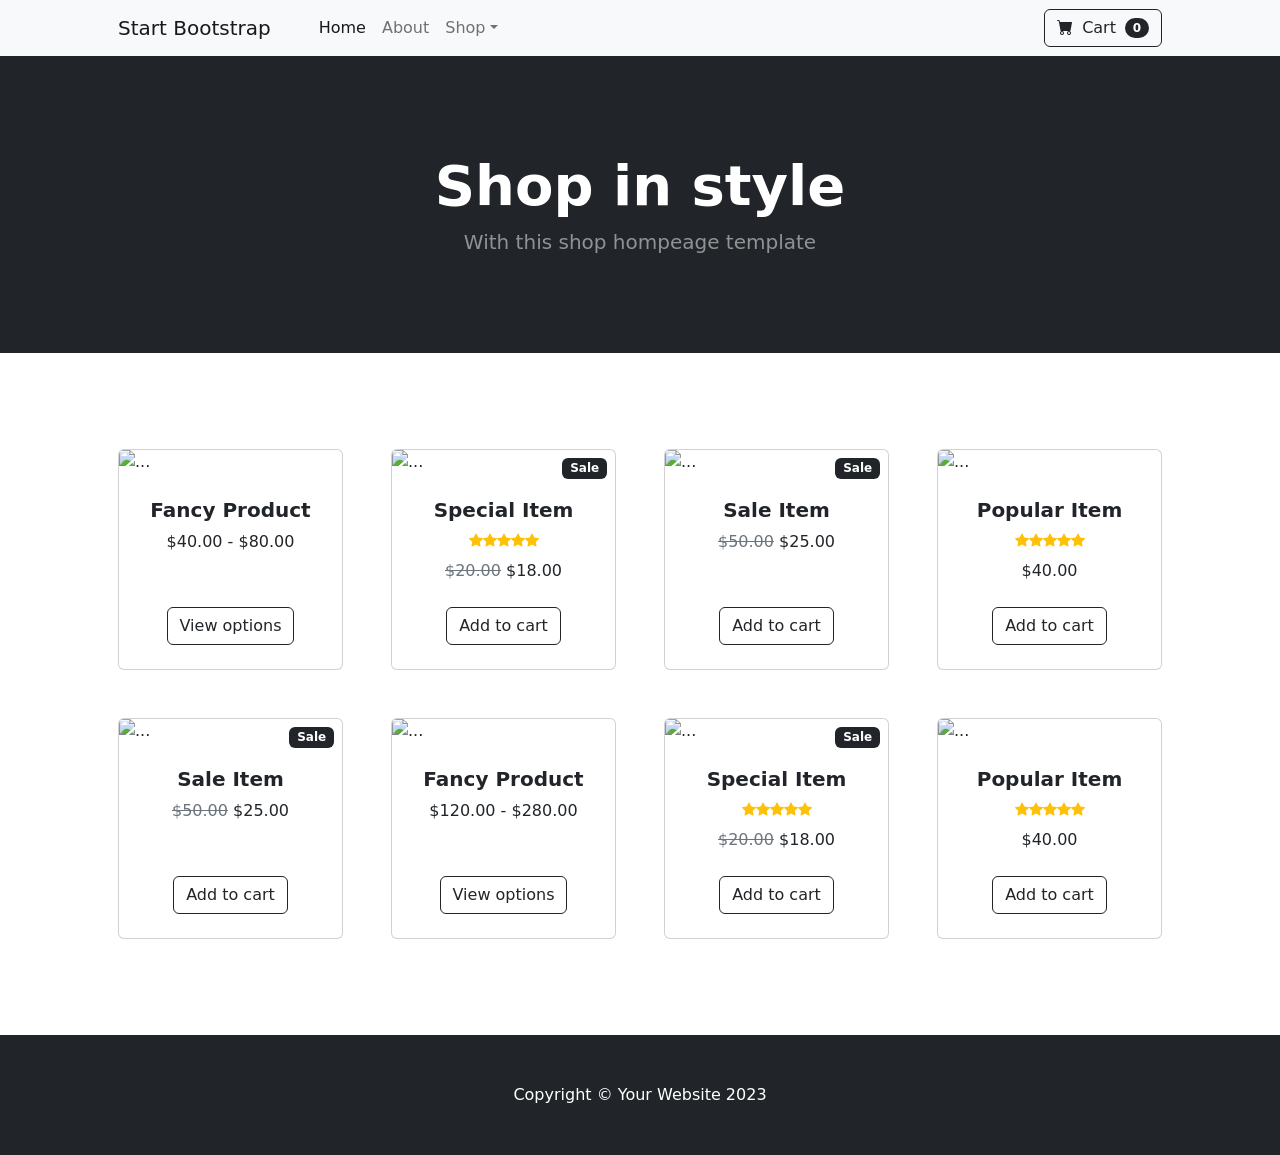
==== index.html @ 483301f8 "Add files via upload" ====
<!DOCTYPE html>
<html lang="en">
    <head>
        <meta charset="utf-8" />
        <meta name="viewport" content="width=device-width, initial-scale=1, shrink-to-fit=no" />
        <meta name="description" content="" />
        <meta name="author" content="" />
        <title>Shop Homepage - Start Bootstrap Template</title>
        <!-- Favicon-->
        <link rel="icon" type="image/x-icon" href="assets/favicon.ico" />
        <!-- Bootstrap icons-->
        <link href="https://cdn.jsdelivr.net/npm/bootstrap-icons@1.5.0/font/bootstrap-icons.css" rel="stylesheet" />
        <!-- Core theme CSS (includes Bootstrap)-->
        <link href="css/styles.css" rel="stylesheet" />
    </head>
    <body>
        <!-- Navigation-->
        <nav class="navbar navbar-expand-lg navbar-light bg-light">
            <div class="container px-4 px-lg-5">
                <a class="navbar-brand" href="#!">Start Bootstrap</a>
                <button class="navbar-toggler" type="button" data-bs-toggle="collapse" data-bs-target="#navbarSupportedContent" aria-controls="navbarSupportedContent" aria-expanded="false" aria-label="Toggle navigation"><span class="navbar-toggler-icon"></span></button>
                <div class="collapse navbar-collapse" id="navbarSupportedContent">
                    <ul class="navbar-nav me-auto mb-2 mb-lg-0 ms-lg-4">
                        <li class="nav-item"><a class="nav-link active" aria-current="page" href="#!">Home</a></li>
                        <li class="nav-item"><a class="nav-link" href="#!">About</a></li>
                        <li class="nav-item dropdown">
                            <a class="nav-link dropdown-toggle" id="navbarDropdown" href="#" role="button" data-bs-toggle="dropdown" aria-expanded="false">Shop</a>
                            <ul class="dropdown-menu" aria-labelledby="navbarDropdown">
                                <li><a class="dropdown-item" href="#!">All Products</a></li>
                                <li><hr class="dropdown-divider" /></li>
                                <li><a class="dropdown-item" href="#!">Popular Items</a></li>
                                <li><a class="dropdown-item" href="#!">New Arrivals</a></li>
                            </ul>
                        </li>
                    </ul>
                    <form class="d-flex">
                        <button class="btn btn-outline-dark" type="submit">
                            <i class="bi-cart-fill me-1"></i>
                            Cart
                            <span class="badge bg-dark text-white ms-1 rounded-pill">0</span>
                        </button>
                    </form>
                </div>
            </div>
        </nav>
        <!-- Header-->
        <header class="bg-dark py-5">
            <div class="container px-4 px-lg-5 my-5">
                <div class="text-center text-white">
                    <h1 class="display-4 fw-bolder">Shop in style</h1>
                    <p class="lead fw-normal text-white-50 mb-0">With this shop hompeage template</p>
                </div>
            </div>
        </header>
        <!-- Section-->
        <section class="py-5">
            <div class="container px-4 px-lg-5 mt-5">
                <div class="row gx-4 gx-lg-5 row-cols-2 row-cols-md-3 row-cols-xl-4 justify-content-center">
                    <div class="col mb-5">
                        <div class="card h-100">
                            <!-- Product image-->
                            <img class="card-img-top" src="https://dummyimage.com/450x300/dee2e6/6c757d.jpg" alt="..." />
                            <!-- Product details-->
                            <div class="card-body p-4">
                                <div class="text-center">
                                    <!-- Product name-->
                                    <h5 class="fw-bolder">Fancy Product</h5>
                                    <!-- Product price-->
                                    $40.00 - $80.00
                                </div>
                            </div>
                            <!-- Product actions-->
                            <div class="card-footer p-4 pt-0 border-top-0 bg-transparent">
                                <div class="text-center"><a class="btn btn-outline-dark mt-auto" href="#">View options</a></div>
                            </div>
                        </div>
                    </div>
                    <div class="col mb-5">
                        <div class="card h-100">
                            <!-- Sale badge-->
                            <div class="badge bg-dark text-white position-absolute" style="top: 0.5rem; right: 0.5rem">Sale</div>
                            <!-- Product image-->
                            <img class="card-img-top" src="https://dummyimage.com/450x300/dee2e6/6c757d.jpg" alt="..." />
                            <!-- Product details-->
                            <div class="card-body p-4">
                                <div class="text-center">
                                    <!-- Product name-->
                                    <h5 class="fw-bolder">Special Item</h5>
                                    <!-- Product reviews-->
                                    <div class="d-flex justify-content-center small text-warning mb-2">
                                        <div class="bi-star-fill"></div>
                                        <div class="bi-star-fill"></div>
                                        <div class="bi-star-fill"></div>
                                        <div class="bi-star-fill"></div>
                                        <div class="bi-star-fill"></div>
                                    </div>
                                    <!-- Product price-->
                                    <span class="text-muted text-decoration-line-through">$20.00</span>
                                    $18.00
                                </div>
                            </div>
                            <!-- Product actions-->
                            <div class="card-footer p-4 pt-0 border-top-0 bg-transparent">
                                <div class="text-center"><a class="btn btn-outline-dark mt-auto" href="#">Add to cart</a></div>
                            </div>
                        </div>
                    </div>
                    <div class="col mb-5">
                        <div class="card h-100">
                            <!-- Sale badge-->
                            <div class="badge bg-dark text-white position-absolute" style="top: 0.5rem; right: 0.5rem">Sale</div>
                            <!-- Product image-->
                            <img class="card-img-top" src="https://dummyimage.com/450x300/dee2e6/6c757d.jpg" alt="..." />
                            <!-- Product details-->
                            <div class="card-body p-4">
                                <div class="text-center">
                                    <!-- Product name-->
                                    <h5 class="fw-bolder">Sale Item</h5>
                                    <!-- Product price-->
                                    <span class="text-muted text-decoration-line-through">$50.00</span>
                                    $25.00
                                </div>
                            </div>
                            <!-- Product actions-->
                            <div class="card-footer p-4 pt-0 border-top-0 bg-transparent">
                                <div class="text-center"><a class="btn btn-outline-dark mt-auto" href="#">Add to cart</a></div>
                            </div>
                        </div>
                    </div>
                    <div class="col mb-5">
                        <div class="card h-100">
                            <!-- Product image-->
                            <img class="card-img-top" src="https://dummyimage.com/450x300/dee2e6/6c757d.jpg" alt="..." />
                            <!-- Product details-->
                            <div class="card-body p-4">
                                <div class="text-center">
                                    <!-- Product name-->
                                    <h5 class="fw-bolder">Popular Item</h5>
                                    <!-- Product reviews-->
                                    <div class="d-flex justify-content-center small text-warning mb-2">
                                        <div class="bi-star-fill"></div>
                                        <div class="bi-star-fill"></div>
                                        <div class="bi-star-fill"></div>
                                        <div class="bi-star-fill"></div>
                                        <div class="bi-star-fill"></div>
                                    </div>
                                    <!-- Product price-->
                                    $40.00
                                </div>
                            </div>
                            <!-- Product actions-->
                            <div class="card-footer p-4 pt-0 border-top-0 bg-transparent">
                                <div class="text-center"><a class="btn btn-outline-dark mt-auto" href="#">Add to cart</a></div>
                            </div>
                        </div>
                    </div>
                    <div class="col mb-5">
                        <div class="card h-100">
                            <!-- Sale badge-->
                            <div class="badge bg-dark text-white position-absolute" style="top: 0.5rem; right: 0.5rem">Sale</div>
                            <!-- Product image-->
                            <img class="card-img-top" src="https://dummyimage.com/450x300/dee2e6/6c757d.jpg" alt="..." />
                            <!-- Product details-->
                            <div class="card-body p-4">
                                <div class="text-center">
                                    <!-- Product name-->
                                    <h5 class="fw-bolder">Sale Item</h5>
                                    <!-- Product price-->
                                    <span class="text-muted text-decoration-line-through">$50.00</span>
                                    $25.00
                                </div>
                            </div>
                            <!-- Product actions-->
                            <div class="card-footer p-4 pt-0 border-top-0 bg-transparent">
                                <div class="text-center"><a class="btn btn-outline-dark mt-auto" href="#">Add to cart</a></div>
                            </div>
                        </div>
                    </div>
                    <div class="col mb-5">
                        <div class="card h-100">
                            <!-- Product image-->
                            <img class="card-img-top" src="https://dummyimage.com/450x300/dee2e6/6c757d.jpg" alt="..." />
                            <!-- Product details-->
                            <div class="card-body p-4">
                                <div class="text-center">
                                    <!-- Product name-->
                                    <h5 class="fw-bolder">Fancy Product</h5>
                                    <!-- Product price-->
                                    $120.00 - $280.00
                                </div>
                            </div>
                            <!-- Product actions-->
                            <div class="card-footer p-4 pt-0 border-top-0 bg-transparent">
                                <div class="text-center"><a class="btn btn-outline-dark mt-auto" href="#">View options</a></div>
                            </div>
                        </div>
                    </div>
                    <div class="col mb-5">
                        <div class="card h-100">
                            <!-- Sale badge-->
                            <div class="badge bg-dark text-white position-absolute" style="top: 0.5rem; right: 0.5rem">Sale</div>
                            <!-- Product image-->
                            <img class="card-img-top" src="https://dummyimage.com/450x300/dee2e6/6c757d.jpg" alt="..." />
                            <!-- Product details-->
                            <div class="card-body p-4">
                                <div class="text-center">
                                    <!-- Product name-->
                                    <h5 class="fw-bolder">Special Item</h5>
                                    <!-- Product reviews-->
                                    <div class="d-flex justify-content-center small text-warning mb-2">
                                        <div class="bi-star-fill"></div>
                                        <div class="bi-star-fill"></div>
                                        <div class="bi-star-fill"></div>
                                        <div class="bi-star-fill"></div>
                                        <div class="bi-star-fill"></div>
                                    </div>
                                    <!-- Product price-->
                                    <span class="text-muted text-decoration-line-through">$20.00</span>
                                    $18.00
                                </div>
                            </div>
                            <!-- Product actions-->
                            <div class="card-footer p-4 pt-0 border-top-0 bg-transparent">
                                <div class="text-center"><a class="btn btn-outline-dark mt-auto" href="#">Add to cart</a></div>
                            </div>
                        </div>
                    </div>
                    <div class="col mb-5">
                        <div class="card h-100">
                            <!-- Product image-->
                            <img class="card-img-top" src="https://dummyimage.com/450x300/dee2e6/6c757d.jpg" alt="..." />
                            <!-- Product details-->
                            <div class="card-body p-4">
                                <div class="text-center">
                                    <!-- Product name-->
                                    <h5 class="fw-bolder">Popular Item</h5>
                                    <!-- Product reviews-->
                                    <div class="d-flex justify-content-center small text-warning mb-2">
                                        <div class="bi-star-fill"></div>
                                        <div class="bi-star-fill"></div>
                                        <div class="bi-star-fill"></div>
                                        <div class="bi-star-fill"></div>
                                        <div class="bi-star-fill"></div>
                                    </div>
                                    <!-- Product price-->
                                    $40.00
                                </div>
                            </div>
                            <!-- Product actions-->
                            <div class="card-footer p-4 pt-0 border-top-0 bg-transparent">
                                <div class="text-center"><a class="btn btn-outline-dark mt-auto" href="#">Add to cart</a></div>
                            </div>
                        </div>
                    </div>
                </div>
            </div>
        </section>
        <!-- Footer-->
        <footer class="py-5 bg-dark">
            <div class="container"><p class="m-0 text-center text-white">Copyright &copy; Your Website 2023</p></div>
        </footer>
        <!-- Bootstrap core JS-->
        <script src="https://cdn.jsdelivr.net/npm/bootstrap@5.2.3/dist/js/bootstrap.bundle.min.js"></script>
        <!-- Core theme JS-->
        <script src="js/scripts.js"></script>
    </body>
</html>
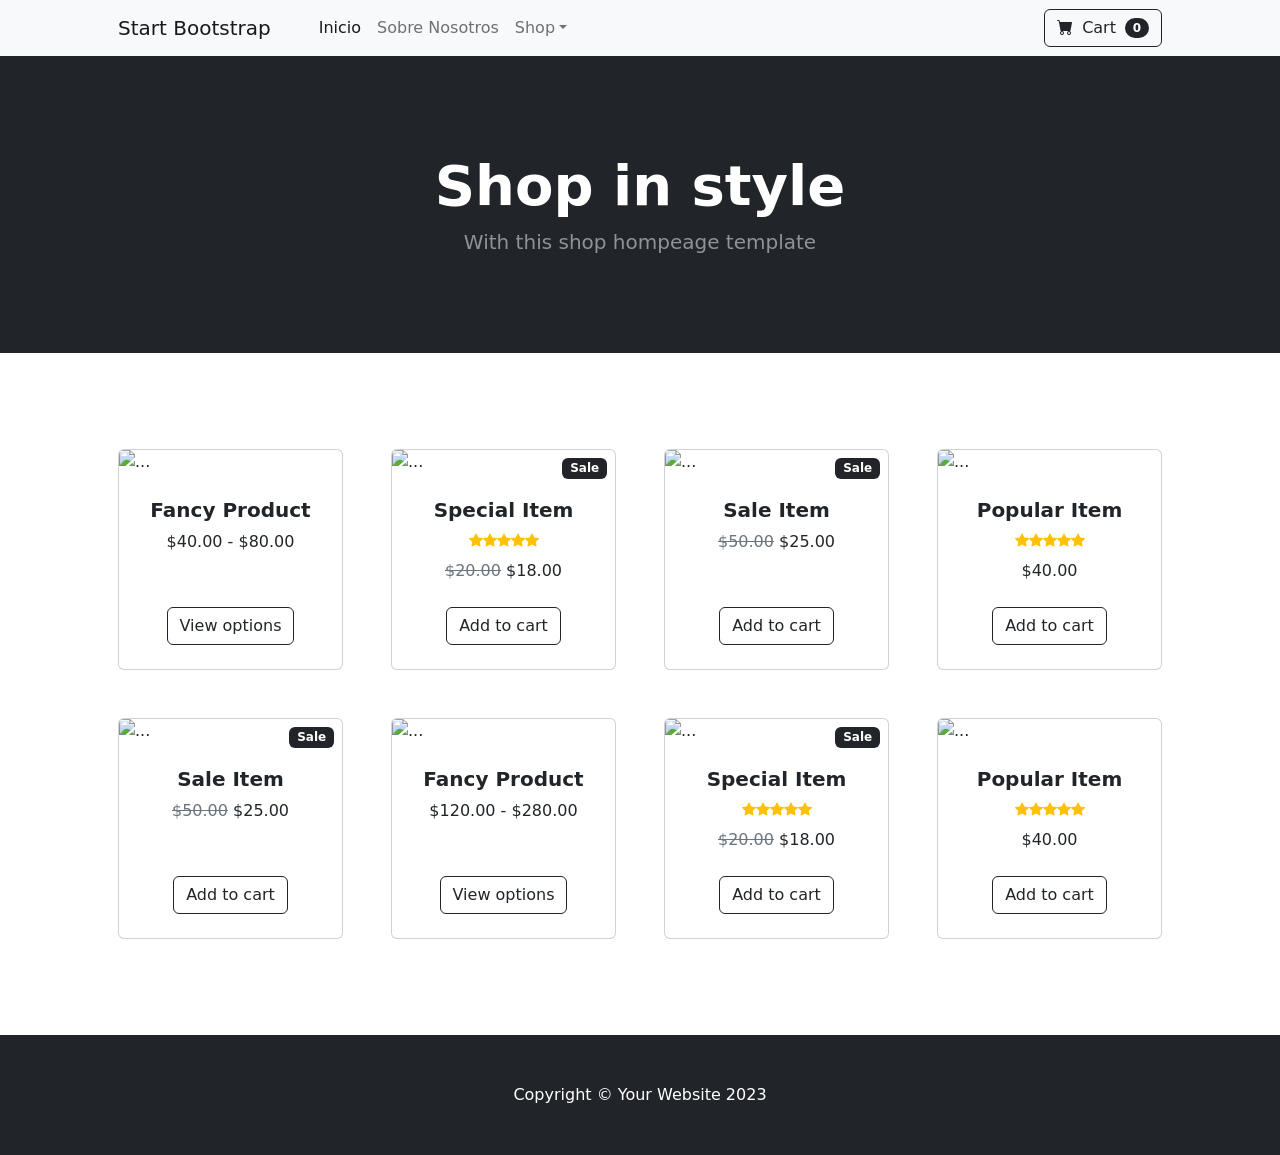
==== commit 7644d445: "Update index.html prueba 1 de cambios online" ====
--- a/index.html
+++ b/index.html
@@ -21,8 +21,8 @@
                 <button class="navbar-toggler" type="button" data-bs-toggle="collapse" data-bs-target="#navbarSupportedContent" aria-controls="navbarSupportedContent" aria-expanded="false" aria-label="Toggle navigation"><span class="navbar-toggler-icon"></span></button>
                 <div class="collapse navbar-collapse" id="navbarSupportedContent">
                     <ul class="navbar-nav me-auto mb-2 mb-lg-0 ms-lg-4">
-                        <li class="nav-item"><a class="nav-link active" aria-current="page" href="#!">Home</a></li>
-                        <li class="nav-item"><a class="nav-link" href="#!">About</a></li>
+                        <li class="nav-item"><a class="nav-link active" aria-current="page" href="#!">Inicio</a></li>
+                        <li class="nav-item"><a class="nav-link" href="#!">Sobre Nosotros</a></li>
                         <li class="nav-item dropdown">
                             <a class="nav-link dropdown-toggle" id="navbarDropdown" href="#" role="button" data-bs-toggle="dropdown" aria-expanded="false">Shop</a>
                             <ul class="dropdown-menu" aria-labelledby="navbarDropdown">
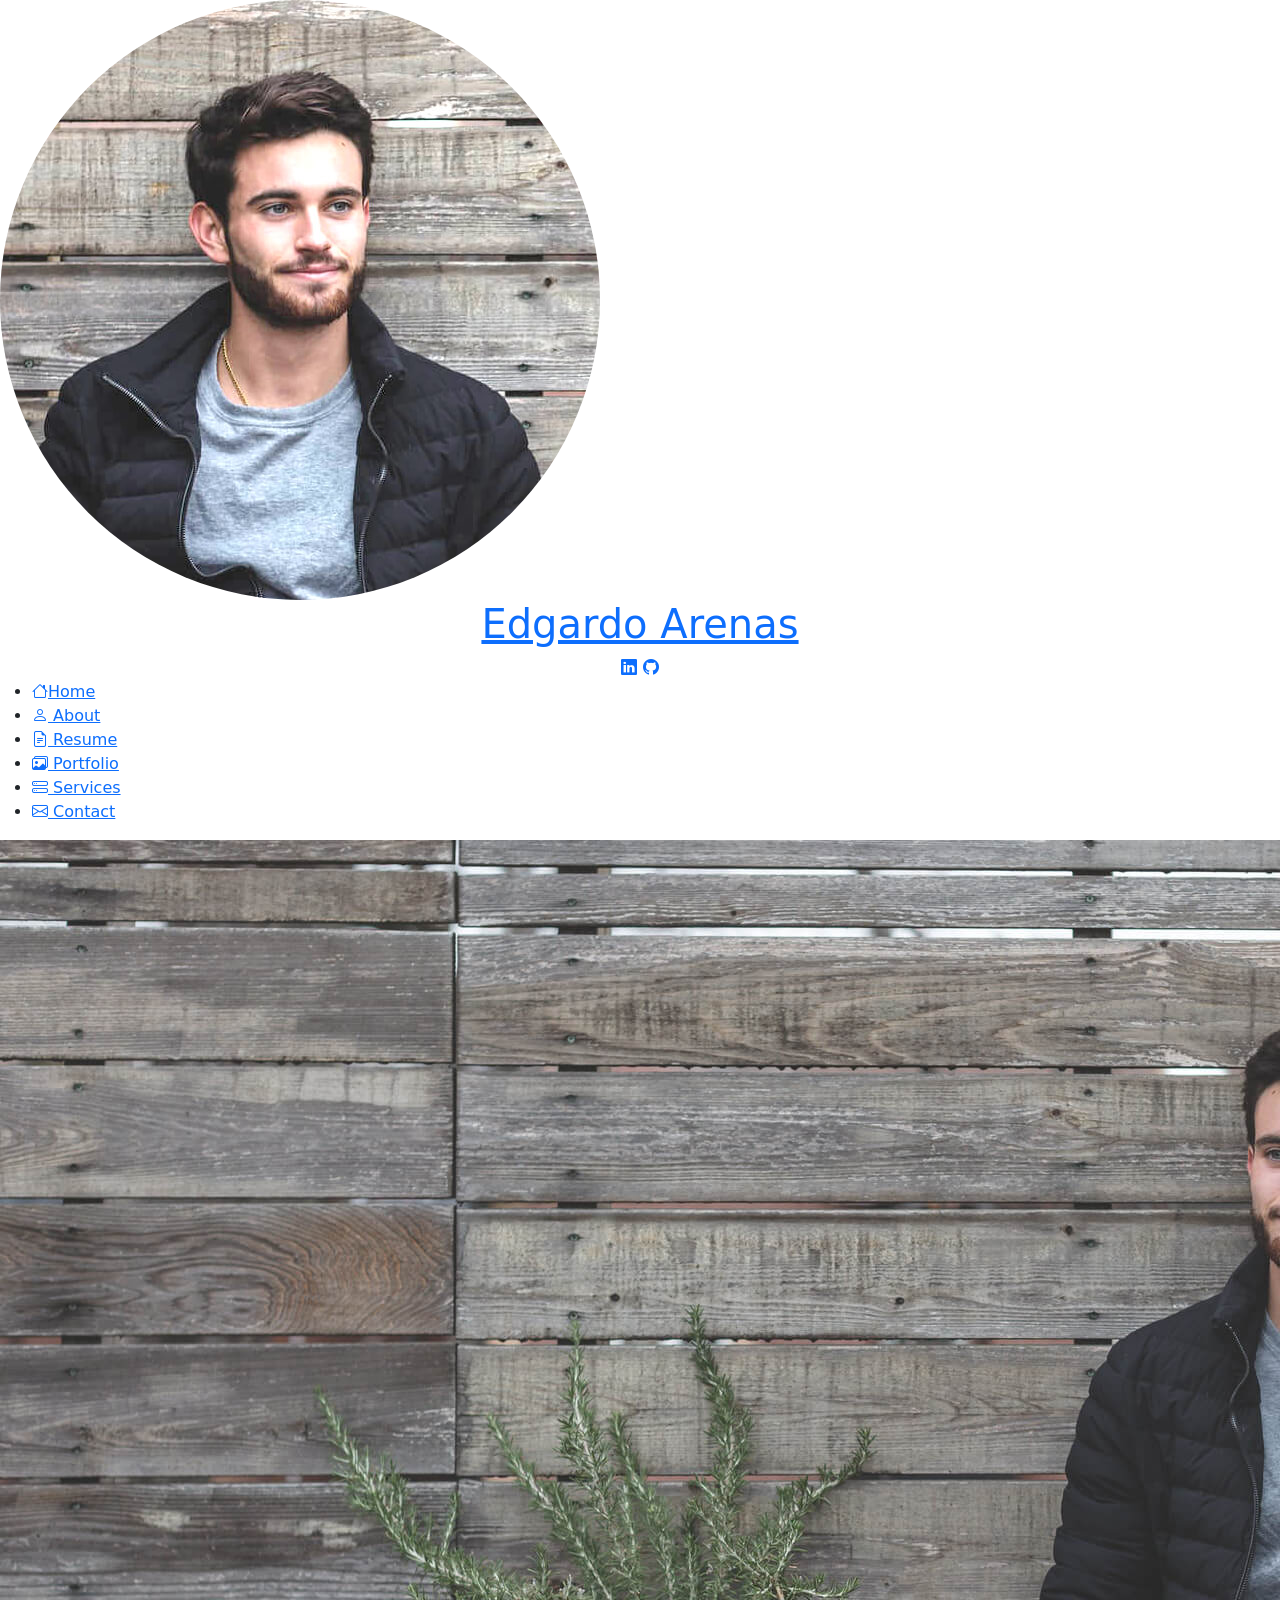
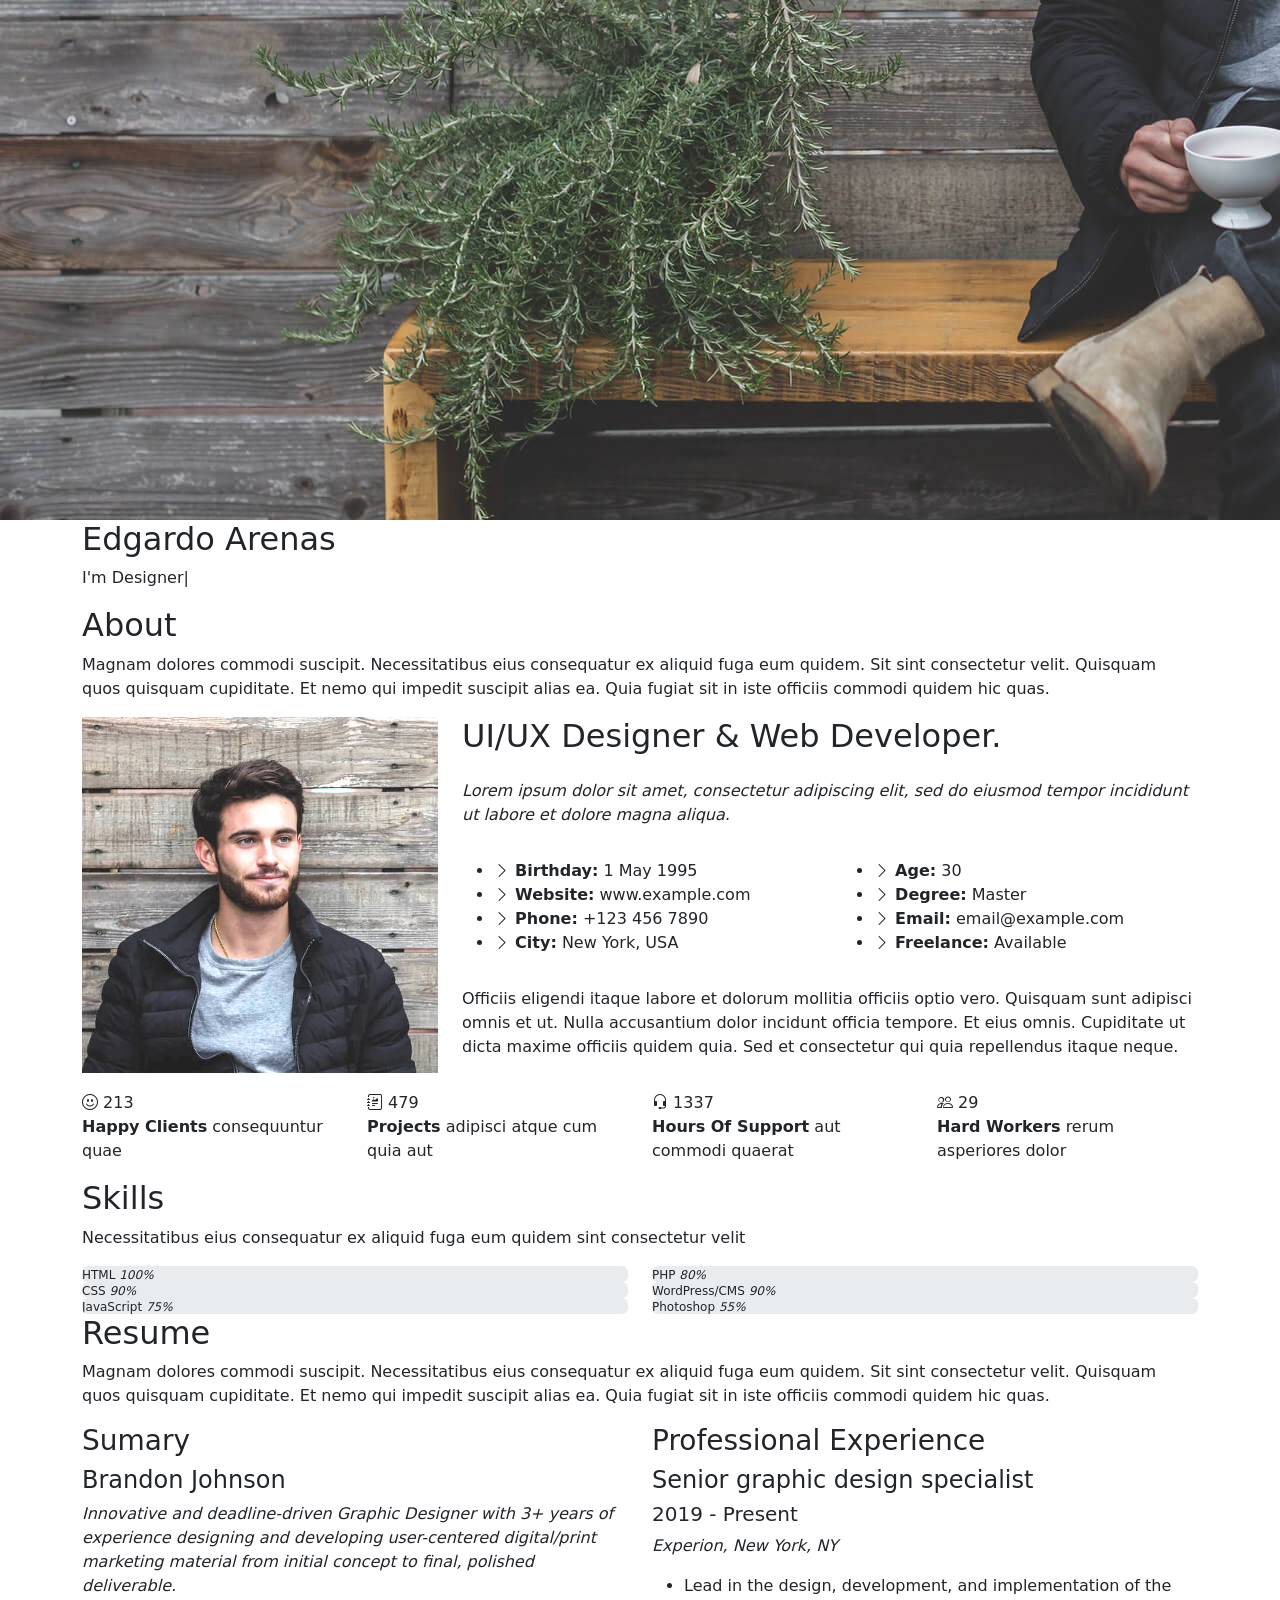
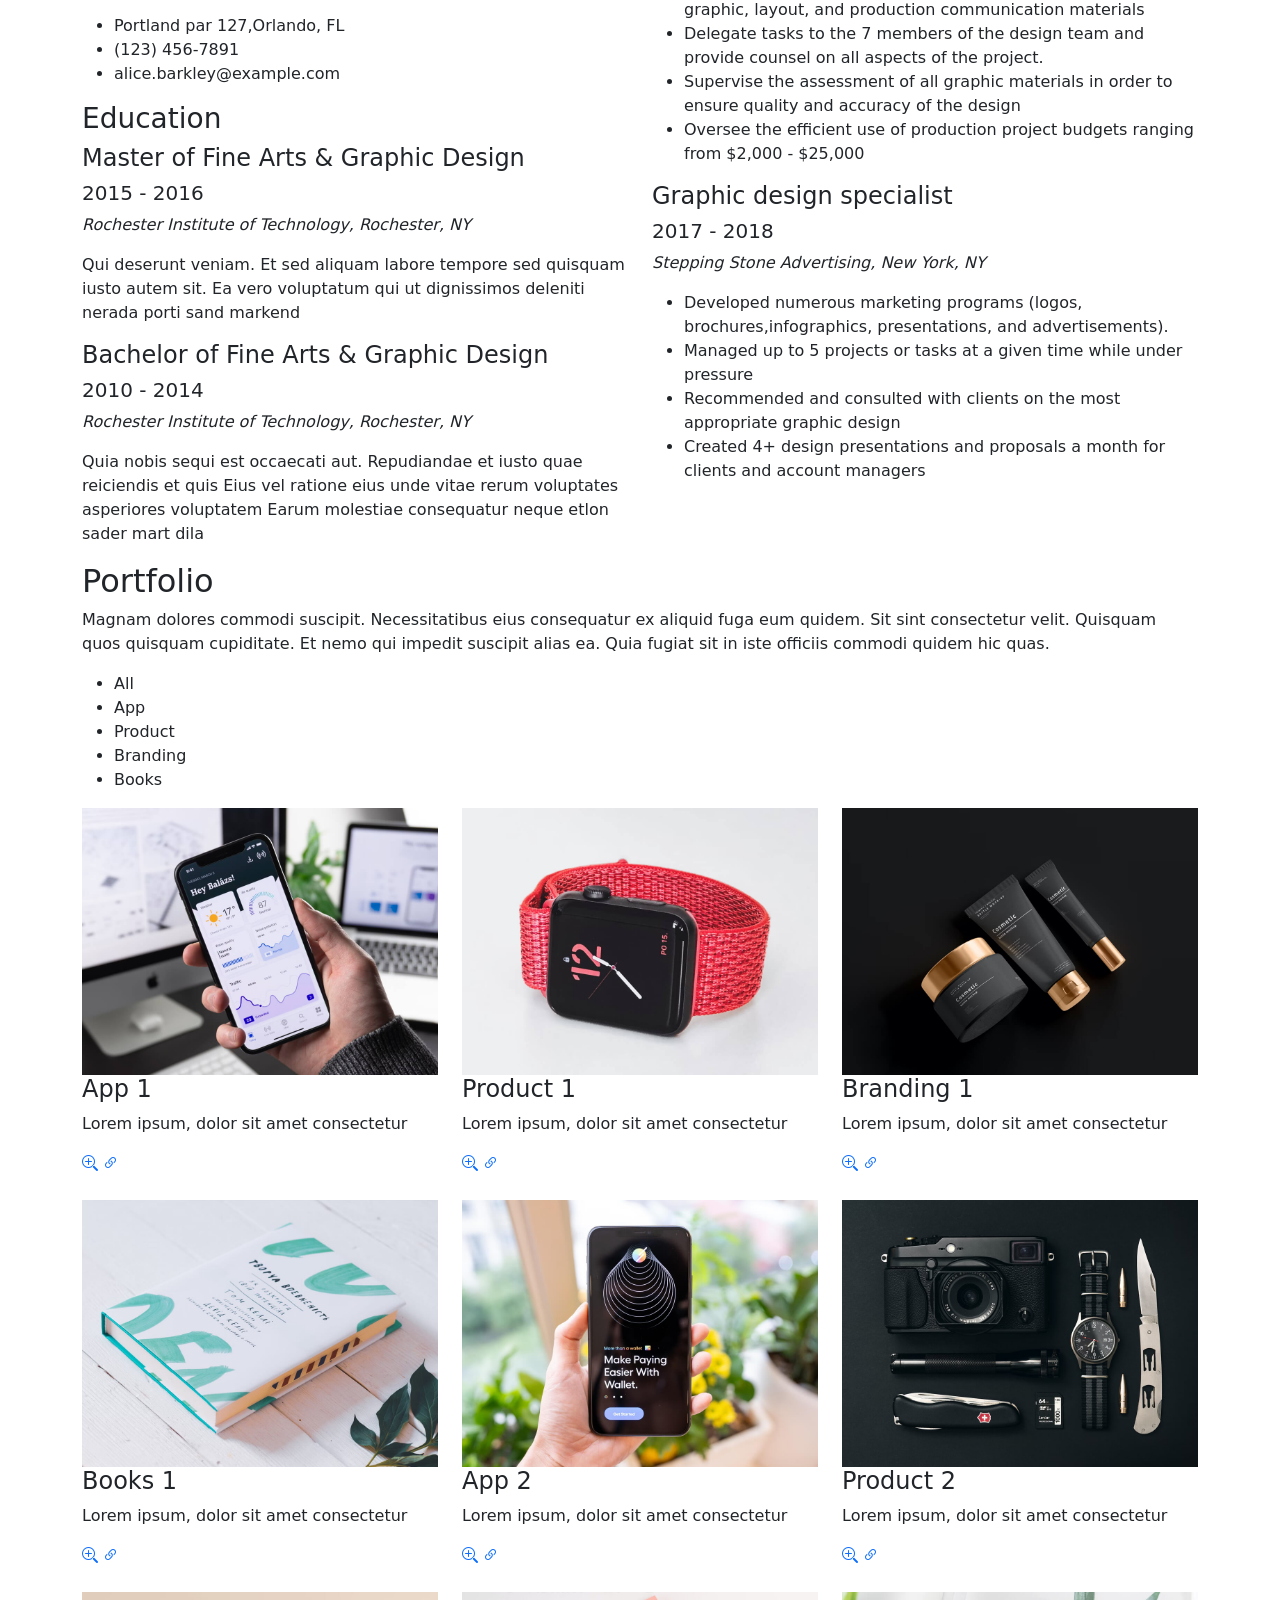
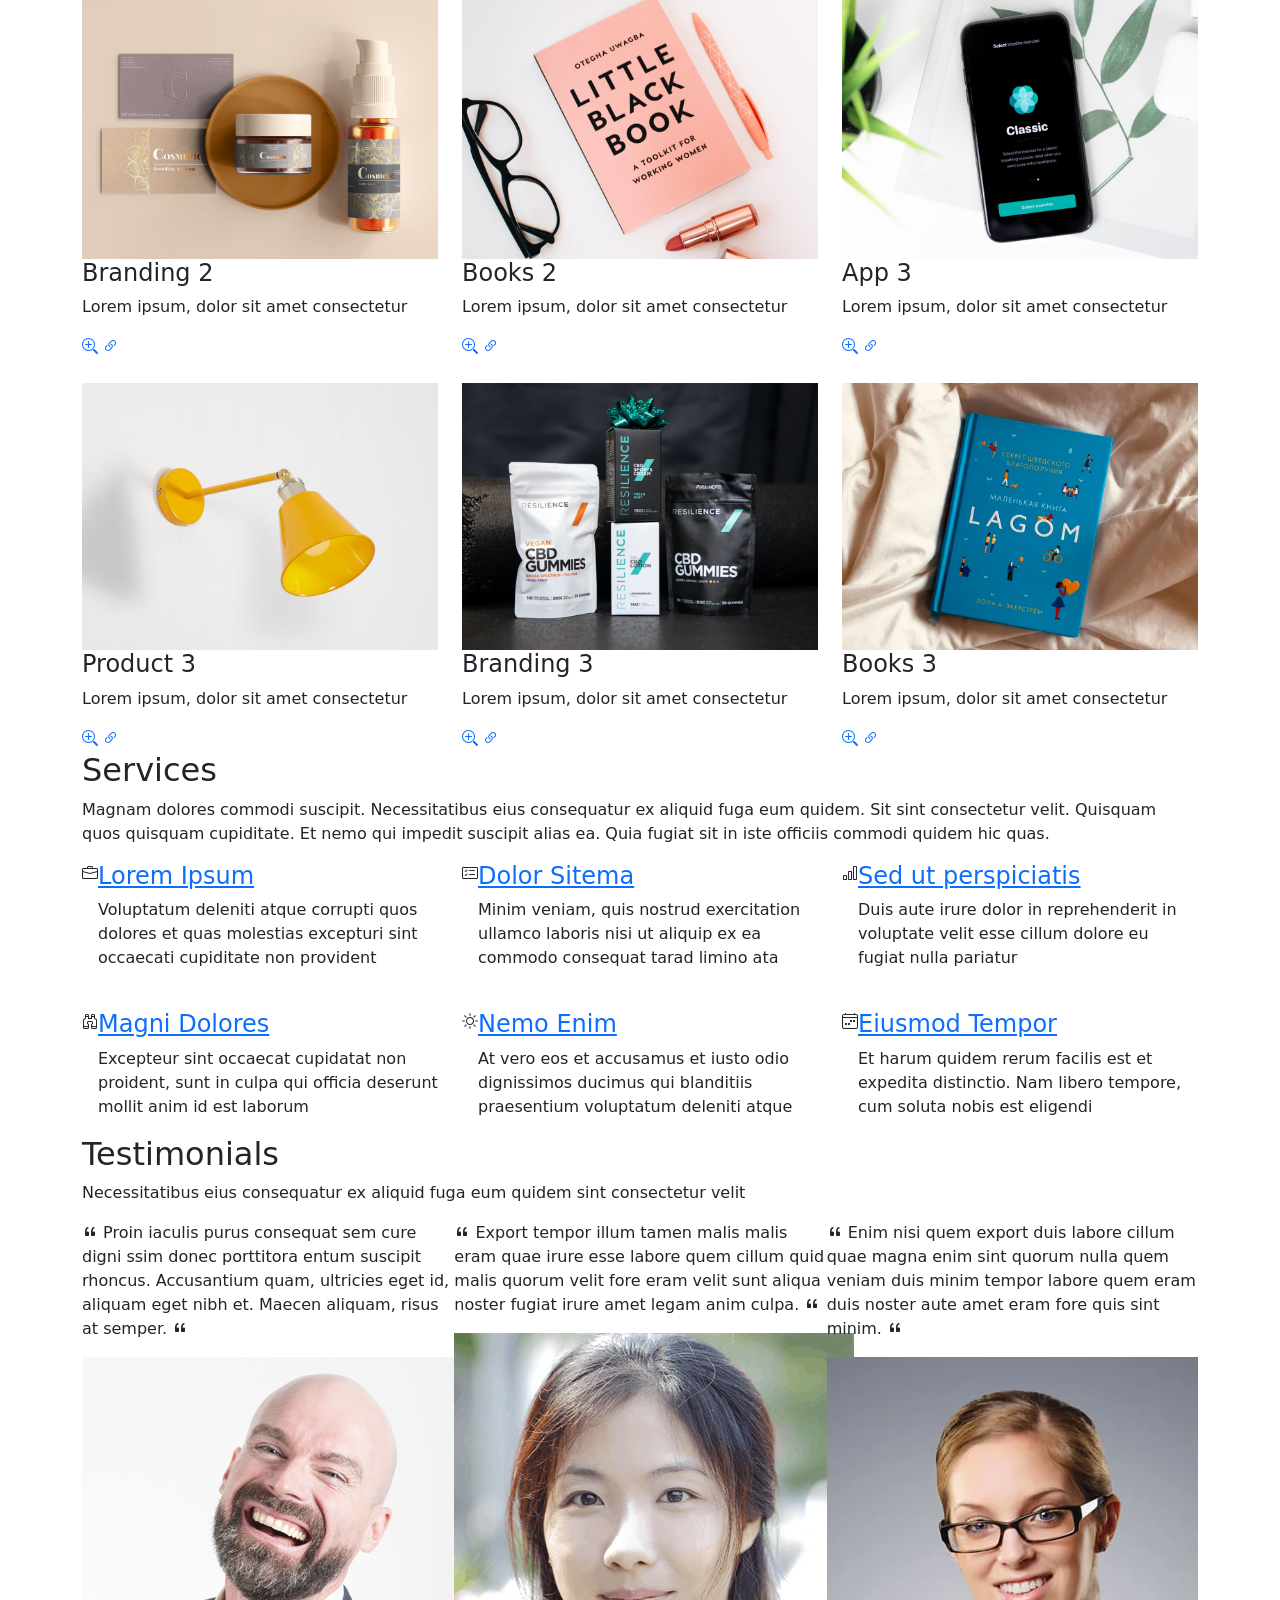
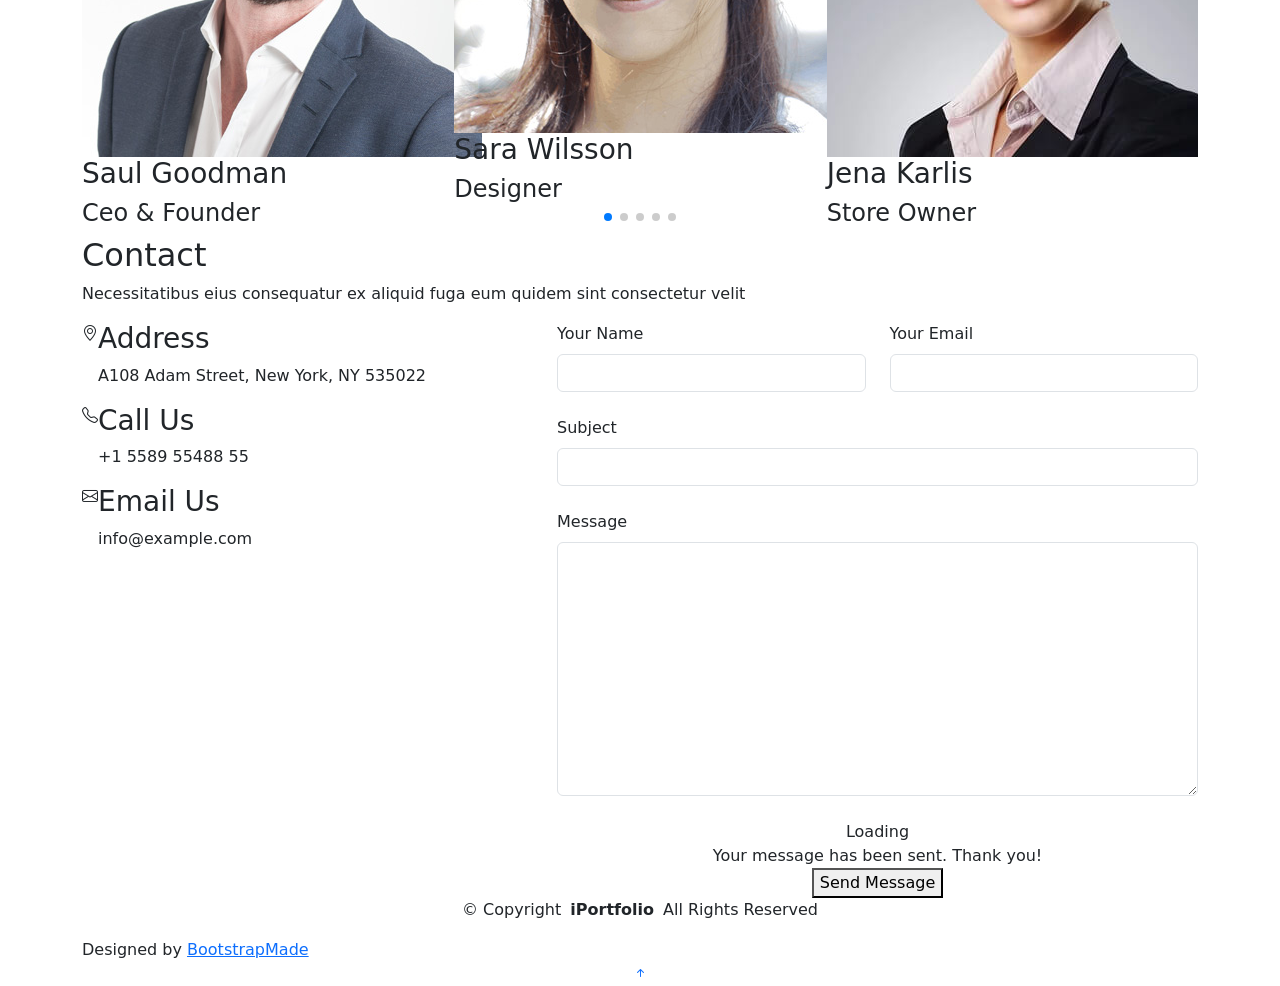
==== commit 39c4e40f: "Primer push de template portafolio Se hacen pequeñas modificaciones en el index para verlos reflejad" ====
--- a/index.html
+++ b/index.html
@@ -1,267 +1,810 @@
 <!DOCTYPE html>
 <html lang="en">
-    <head>
-        <meta charset="utf-8" />
-        <meta name="viewport" content="width=device-width, initial-scale=1, shrink-to-fit=no" />
-        <meta name="description" content="" />
-        <meta name="author" content="" />
-        <title>Shop Homepage - Start Bootstrap Template</title>
-        <!-- Favicon-->
-        <link rel="icon" type="image/x-icon" href="assets/favicon.ico" />
-        <!-- Bootstrap icons-->
-        <link href="https://cdn.jsdelivr.net/npm/bootstrap-icons@1.5.0/font/bootstrap-icons.css" rel="stylesheet" />
-        <!-- Core theme CSS (includes Bootstrap)-->
-        <link href="css/styles.css" rel="stylesheet" />
-    </head>
-    <body>
-        <!-- Navigation-->
-        <nav class="navbar navbar-expand-lg navbar-light bg-light">
-            <div class="container px-4 px-lg-5">
-                <a class="navbar-brand" href="#!">Start Bootstrap</a>
-                <button class="navbar-toggler" type="button" data-bs-toggle="collapse" data-bs-target="#navbarSupportedContent" aria-controls="navbarSupportedContent" aria-expanded="false" aria-label="Toggle navigation"><span class="navbar-toggler-icon"></span></button>
-                <div class="collapse navbar-collapse" id="navbarSupportedContent">
-                    <ul class="navbar-nav me-auto mb-2 mb-lg-0 ms-lg-4">
-                        <li class="nav-item"><a class="nav-link active" aria-current="page" href="#!">Inicio</a></li>
-                        <li class="nav-item"><a class="nav-link" href="#!">Sobre Nosotros</a></li>
-                        <li class="nav-item dropdown">
-                            <a class="nav-link dropdown-toggle" id="navbarDropdown" href="#" role="button" data-bs-toggle="dropdown" aria-expanded="false">Shop</a>
-                            <ul class="dropdown-menu" aria-labelledby="navbarDropdown">
-                                <li><a class="dropdown-item" href="#!">All Products</a></li>
-                                <li><hr class="dropdown-divider" /></li>
-                                <li><a class="dropdown-item" href="#!">Popular Items</a></li>
-                                <li><a class="dropdown-item" href="#!">New Arrivals</a></li>
-                            </ul>
-                        </li>
-                    </ul>
-                    <form class="d-flex">
-                        <button class="btn btn-outline-dark" type="submit">
-                            <i class="bi-cart-fill me-1"></i>
-                            Cart
-                            <span class="badge bg-dark text-white ms-1 rounded-pill">0</span>
-                        </button>
-                    </form>
-                </div>
-            </div>
-        </nav>
-        <!-- Header-->
-        <header class="bg-dark py-5">
-            <div class="container px-4 px-lg-5 my-5">
-                <div class="text-center text-white">
-                    <h1 class="display-4 fw-bolder">Shop in style</h1>
-                    <p class="lead fw-normal text-white-50 mb-0">With this shop hompeage template</p>
-                </div>
-            </div>
-        </header>
-        <!-- Section-->
-        <section class="py-5">
-            <div class="container px-4 px-lg-5 mt-5">
-                <div class="row gx-4 gx-lg-5 row-cols-2 row-cols-md-3 row-cols-xl-4 justify-content-center">
-                    <div class="col mb-5">
-                        <div class="card h-100">
-                            <!-- Product image-->
-                            <img class="card-img-top" src="https://dummyimage.com/450x300/dee2e6/6c757d.jpg" alt="..." />
-                            <!-- Product details-->
-                            <div class="card-body p-4">
-                                <div class="text-center">
-                                    <!-- Product name-->
-                                    <h5 class="fw-bolder">Fancy Product</h5>
-                                    <!-- Product price-->
-                                    $40.00 - $80.00
-                                </div>
-                            </div>
-                            <!-- Product actions-->
-                            <div class="card-footer p-4 pt-0 border-top-0 bg-transparent">
-                                <div class="text-center"><a class="btn btn-outline-dark mt-auto" href="#">View options</a></div>
-                            </div>
-                        </div>
-                    </div>
-                    <div class="col mb-5">
-                        <div class="card h-100">
-                            <!-- Sale badge-->
-                            <div class="badge bg-dark text-white position-absolute" style="top: 0.5rem; right: 0.5rem">Sale</div>
-                            <!-- Product image-->
-                            <img class="card-img-top" src="https://dummyimage.com/450x300/dee2e6/6c757d.jpg" alt="..." />
-                            <!-- Product details-->
-                            <div class="card-body p-4">
-                                <div class="text-center">
-                                    <!-- Product name-->
-                                    <h5 class="fw-bolder">Special Item</h5>
-                                    <!-- Product reviews-->
-                                    <div class="d-flex justify-content-center small text-warning mb-2">
-                                        <div class="bi-star-fill"></div>
-                                        <div class="bi-star-fill"></div>
-                                        <div class="bi-star-fill"></div>
-                                        <div class="bi-star-fill"></div>
-                                        <div class="bi-star-fill"></div>
-                                    </div>
-                                    <!-- Product price-->
-                                    <span class="text-muted text-decoration-line-through">$20.00</span>
-                                    $18.00
-                                </div>
-                            </div>
-                            <!-- Product actions-->
-                            <div class="card-footer p-4 pt-0 border-top-0 bg-transparent">
-                                <div class="text-center"><a class="btn btn-outline-dark mt-auto" href="#">Add to cart</a></div>
-                            </div>
-                        </div>
-                    </div>
-                    <div class="col mb-5">
-                        <div class="card h-100">
-                            <!-- Sale badge-->
-                            <div class="badge bg-dark text-white position-absolute" style="top: 0.5rem; right: 0.5rem">Sale</div>
-                            <!-- Product image-->
-                            <img class="card-img-top" src="https://dummyimage.com/450x300/dee2e6/6c757d.jpg" alt="..." />
-                            <!-- Product details-->
-                            <div class="card-body p-4">
-                                <div class="text-center">
-                                    <!-- Product name-->
-                                    <h5 class="fw-bolder">Sale Item</h5>
-                                    <!-- Product price-->
-                                    <span class="text-muted text-decoration-line-through">$50.00</span>
-                                    $25.00
-                                </div>
-                            </div>
-                            <!-- Product actions-->
-                            <div class="card-footer p-4 pt-0 border-top-0 bg-transparent">
-                                <div class="text-center"><a class="btn btn-outline-dark mt-auto" href="#">Add to cart</a></div>
-                            </div>
-                        </div>
-                    </div>
-                    <div class="col mb-5">
-                        <div class="card h-100">
-                            <!-- Product image-->
-                            <img class="card-img-top" src="https://dummyimage.com/450x300/dee2e6/6c757d.jpg" alt="..." />
-                            <!-- Product details-->
-                            <div class="card-body p-4">
-                                <div class="text-center">
-                                    <!-- Product name-->
-                                    <h5 class="fw-bolder">Popular Item</h5>
-                                    <!-- Product reviews-->
-                                    <div class="d-flex justify-content-center small text-warning mb-2">
-                                        <div class="bi-star-fill"></div>
-                                        <div class="bi-star-fill"></div>
-                                        <div class="bi-star-fill"></div>
-                                        <div class="bi-star-fill"></div>
-                                        <div class="bi-star-fill"></div>
-                                    </div>
-                                    <!-- Product price-->
-                                    $40.00
-                                </div>
-                            </div>
-                            <!-- Product actions-->
-                            <div class="card-footer p-4 pt-0 border-top-0 bg-transparent">
-                                <div class="text-center"><a class="btn btn-outline-dark mt-auto" href="#">Add to cart</a></div>
-                            </div>
-                        </div>
-                    </div>
-                    <div class="col mb-5">
-                        <div class="card h-100">
-                            <!-- Sale badge-->
-                            <div class="badge bg-dark text-white position-absolute" style="top: 0.5rem; right: 0.5rem">Sale</div>
-                            <!-- Product image-->
-                            <img class="card-img-top" src="https://dummyimage.com/450x300/dee2e6/6c757d.jpg" alt="..." />
-                            <!-- Product details-->
-                            <div class="card-body p-4">
-                                <div class="text-center">
-                                    <!-- Product name-->
-                                    <h5 class="fw-bolder">Sale Item</h5>
-                                    <!-- Product price-->
-                                    <span class="text-muted text-decoration-line-through">$50.00</span>
-                                    $25.00
-                                </div>
-                            </div>
-                            <!-- Product actions-->
-                            <div class="card-footer p-4 pt-0 border-top-0 bg-transparent">
-                                <div class="text-center"><a class="btn btn-outline-dark mt-auto" href="#">Add to cart</a></div>
-                            </div>
-                        </div>
-                    </div>
-                    <div class="col mb-5">
-                        <div class="card h-100">
-                            <!-- Product image-->
-                            <img class="card-img-top" src="https://dummyimage.com/450x300/dee2e6/6c757d.jpg" alt="..." />
-                            <!-- Product details-->
-                            <div class="card-body p-4">
-                                <div class="text-center">
-                                    <!-- Product name-->
-                                    <h5 class="fw-bolder">Fancy Product</h5>
-                                    <!-- Product price-->
-                                    $120.00 - $280.00
-                                </div>
-                            </div>
-                            <!-- Product actions-->
-                            <div class="card-footer p-4 pt-0 border-top-0 bg-transparent">
-                                <div class="text-center"><a class="btn btn-outline-dark mt-auto" href="#">View options</a></div>
-                            </div>
-                        </div>
-                    </div>
-                    <div class="col mb-5">
-                        <div class="card h-100">
-                            <!-- Sale badge-->
-                            <div class="badge bg-dark text-white position-absolute" style="top: 0.5rem; right: 0.5rem">Sale</div>
-                            <!-- Product image-->
-                            <img class="card-img-top" src="https://dummyimage.com/450x300/dee2e6/6c757d.jpg" alt="..." />
-                            <!-- Product details-->
-                            <div class="card-body p-4">
-                                <div class="text-center">
-                                    <!-- Product name-->
-                                    <h5 class="fw-bolder">Special Item</h5>
-                                    <!-- Product reviews-->
-                                    <div class="d-flex justify-content-center small text-warning mb-2">
-                                        <div class="bi-star-fill"></div>
-                                        <div class="bi-star-fill"></div>
-                                        <div class="bi-star-fill"></div>
-                                        <div class="bi-star-fill"></div>
-                                        <div class="bi-star-fill"></div>
-                                    </div>
-                                    <!-- Product price-->
-                                    <span class="text-muted text-decoration-line-through">$20.00</span>
-                                    $18.00
-                                </div>
-                            </div>
-                            <!-- Product actions-->
-                            <div class="card-footer p-4 pt-0 border-top-0 bg-transparent">
-                                <div class="text-center"><a class="btn btn-outline-dark mt-auto" href="#">Add to cart</a></div>
-                            </div>
-                        </div>
-                    </div>
-                    <div class="col mb-5">
-                        <div class="card h-100">
-                            <!-- Product image-->
-                            <img class="card-img-top" src="https://dummyimage.com/450x300/dee2e6/6c757d.jpg" alt="..." />
-                            <!-- Product details-->
-                            <div class="card-body p-4">
-                                <div class="text-center">
-                                    <!-- Product name-->
-                                    <h5 class="fw-bolder">Popular Item</h5>
-                                    <!-- Product reviews-->
-                                    <div class="d-flex justify-content-center small text-warning mb-2">
-                                        <div class="bi-star-fill"></div>
-                                        <div class="bi-star-fill"></div>
-                                        <div class="bi-star-fill"></div>
-                                        <div class="bi-star-fill"></div>
-                                        <div class="bi-star-fill"></div>
-                                    </div>
-                                    <!-- Product price-->
-                                    $40.00
-                                </div>
-                            </div>
-                            <!-- Product actions-->
-                            <div class="card-footer p-4 pt-0 border-top-0 bg-transparent">
-                                <div class="text-center"><a class="btn btn-outline-dark mt-auto" href="#">Add to cart</a></div>
-                            </div>
-                        </div>
-                    </div>
-                </div>
-            </div>
-        </section>
-        <!-- Footer-->
-        <footer class="py-5 bg-dark">
-            <div class="container"><p class="m-0 text-center text-white">Copyright &copy; Your Website 2023</p></div>
-        </footer>
-        <!-- Bootstrap core JS-->
-        <script src="https://cdn.jsdelivr.net/npm/bootstrap@5.2.3/dist/js/bootstrap.bundle.min.js"></script>
-        <!-- Core theme JS-->
-        <script src="js/scripts.js"></script>
-    </body>
-</html>
+
+<head>
+  <meta charset="utf-8">
+  <meta content="width=device-width, initial-scale=1.0" name="viewport">
+  <title>Portafolio Edgardo Arenas</title>
+  <meta content="" name="description">
+  <meta content="" name="keywords">
+
+  <!-- Favicons -->
+  <link href="assets/img/favicon.png" rel="icon">
+  <link href="assets/img/apple-touch-icon.png" rel="apple-touch-icon">
+
+  <!-- Fonts -->
+  <link href="https://fonts.googleapis.com" rel="preconnect">
+  <link href="https://fonts.gstatic.com" rel="preconnect" crossorigin>
+  <link href="https://fonts.googleapis.com/css2?family=Roboto:ital,wght@0,100;0,300;0,400;0,500;0,700;0,900;1,100;1,300;1,400;1,500;1,700;1,900&family=Poppins:ital,wght@0,100;0,200;0,300;0,400;0,500;0,600;0,700;0,800;0,900;1,100;1,200;1,300;1,400;1,500;1,600;1,700;1,800;1,900&family=Raleway:ital,wght@0,100;0,200;0,300;0,400;0,500;0,600;0,700;0,800;0,900;1,100;1,200;1,300;1,400;1,500;1,600;1,700;1,800;1,900&display=swap" rel="stylesheet">
+
+  <!-- Vendor CSS Files -->
+  <link href="assets/vendor/bootstrap/css/bootstrap.min.css" rel="stylesheet">
+  <link href="assets/vendor/bootstrap-icons/bootstrap-icons.css" rel="stylesheet">
+  <link href="assets/vendor/aos/aos.css" rel="stylesheet">
+  <link href="assets/vendor/glightbox/css/glightbox.min.css" rel="stylesheet">
+  <link href="assets/vendor/swiper/swiper-bundle.min.css" rel="stylesheet">
+
+  <!-- Main CSS File -->
+  <link href="assets/css/main.css" rel="stylesheet">
+
+  <!-- =======================================================
+  * Template Name: iPortfolio
+  * Template URL: https://bootstrapmade.com/iportfolio-bootstrap-portfolio-websites-template/
+  * Updated: Jun 29 2024 with Bootstrap v5.3.3
+  * Author: BootstrapMade.com
+  * License: https://bootstrapmade.com/license/
+  ======================================================== -->
+</head>
+
+<body class="index-page">
+
+  <header id="header" class="header dark-background d-flex flex-column">
+    <i class="header-toggle d-xl-none bi bi-list"></i>
+
+    <div class="profile-img">
+      <img src="assets/img/my-profile-img.jpg" alt="" class="img-fluid rounded-circle">
+    </div>
+
+    <a href="index.html" class="logo d-flex align-items-center justify-content-center">
+      <!-- Uncomment the line below if you also wish to use an image logo -->
+      <!-- <img src="assets/img/logo.png" alt=""> -->
+      <h1 class="sitename">Edgardo Arenas</h1>
+    </a>
+
+    <div class="social-links text-center">
+      <a href="#" class="linkedin"><i class="bi bi-linkedin"></i></a>
+      <a href="#" class="GitHub"><i class="bi bi-github"></i></a>
+    </div>
+
+    <nav id="navmenu" class="navmenu">
+      <ul>
+        <li><a href="#hero" class="active"><i class="bi bi-house navicon"></i>Home</a></li>
+        <li><a href="#about"><i class="bi bi-person navicon"></i> About</a></li>
+        <li><a href="#resume"><i class="bi bi-file-earmark-text navicon"></i> Resume</a></li>
+        <li><a href="#portfolio"><i class="bi bi-images navicon"></i> Portfolio</a></li>
+        <li><a href="#services"><i class="bi bi-hdd-stack navicon"></i> Services</a></li>
+        <li><a href="#contact"><i class="bi bi-envelope navicon"></i> Contact</a></li>
+      </ul>
+    </nav>
+
+  </header>
+
+  <main class="main">
+
+    <!-- Hero Section -->
+    <section id="hero" class="hero section dark-background">
+
+      <img src="assets/img/hero-bg.jpg" alt="" data-aos="fade-in" class="">
+
+      <div class="container" data-aos="fade-up" data-aos-delay="100">
+        <h2>Edgardo Arenas</h2>
+        <p>I'm <span class="typed" data-typed-items="Designer, Developer, Freelancer, Photographer">Designer</span><span class="typed-cursor typed-cursor--blink" aria-hidden="true"></span><span class="typed-cursor typed-cursor--blink" aria-hidden="true"></span></p>
+      </div>
+
+    </section><!-- /Hero Section -->
+
+    <!-- About Section -->
+    <section id="about" class="about section">
+
+      <!-- Section Title -->
+      <div class="container section-title" data-aos="fade-up">
+        <h2>About</h2>
+        <p>Magnam dolores commodi suscipit. Necessitatibus eius consequatur ex aliquid fuga eum quidem. Sit sint consectetur velit. Quisquam quos quisquam cupiditate. Et nemo qui impedit suscipit alias ea. Quia fugiat sit in iste officiis commodi quidem hic quas.</p>
+      </div><!-- End Section Title -->
+
+      <div class="container" data-aos="fade-up" data-aos-delay="100">
+
+        <div class="row gy-4 justify-content-center">
+          <div class="col-lg-4">
+            <img src="assets/img/my-profile-img.jpg" class="img-fluid" alt="">
+          </div>
+          <div class="col-lg-8 content">
+            <h2>UI/UX Designer &amp; Web Developer.</h2>
+            <p class="fst-italic py-3">
+              Lorem ipsum dolor sit amet, consectetur adipiscing elit, sed do eiusmod tempor incididunt ut labore et dolore
+              magna aliqua.
+            </p>
+            <div class="row">
+              <div class="col-lg-6">
+                <ul>
+                  <li><i class="bi bi-chevron-right"></i> <strong>Birthday:</strong> <span>1 May 1995</span></li>
+                  <li><i class="bi bi-chevron-right"></i> <strong>Website:</strong> <span>www.example.com</span></li>
+                  <li><i class="bi bi-chevron-right"></i> <strong>Phone:</strong> <span>+123 456 7890</span></li>
+                  <li><i class="bi bi-chevron-right"></i> <strong>City:</strong> <span>New York, USA</span></li>
+                </ul>
+              </div>
+              <div class="col-lg-6">
+                <ul>
+                  <li><i class="bi bi-chevron-right"></i> <strong>Age:</strong> <span>30</span></li>
+                  <li><i class="bi bi-chevron-right"></i> <strong>Degree:</strong> <span>Master</span></li>
+                  <li><i class="bi bi-chevron-right"></i> <strong>Email:</strong> <span>email@example.com</span></li>
+                  <li><i class="bi bi-chevron-right"></i> <strong>Freelance:</strong> <span>Available</span></li>
+                </ul>
+              </div>
+            </div>
+            <p class="py-3">
+              Officiis eligendi itaque labore et dolorum mollitia officiis optio vero. Quisquam sunt adipisci omnis et ut. Nulla accusantium dolor incidunt officia tempore. Et eius omnis.
+              Cupiditate ut dicta maxime officiis quidem quia. Sed et consectetur qui quia repellendus itaque neque.
+            </p>
+          </div>
+        </div>
+
+      </div>
+
+    </section><!-- /About Section -->
+
+    <!-- Stats Section -->
+    <section id="stats" class="stats section">
+
+      <div class="container" data-aos="fade-up" data-aos-delay="100">
+
+        <div class="row gy-4">
+
+          <div class="col-lg-3 col-md-6">
+            <div class="stats-item">
+              <i class="bi bi-emoji-smile"></i>
+              <span data-purecounter-start="0" data-purecounter-end="232" data-purecounter-duration="1" class="purecounter"></span>
+              <p><strong>Happy Clients</strong> <span>consequuntur quae</span></p>
+            </div>
+          </div><!-- End Stats Item -->
+
+          <div class="col-lg-3 col-md-6">
+            <div class="stats-item">
+              <i class="bi bi-journal-richtext"></i>
+              <span data-purecounter-start="0" data-purecounter-end="521" data-purecounter-duration="1" class="purecounter"></span>
+              <p><strong>Projects</strong> <span>adipisci atque cum quia aut</span></p>
+            </div>
+          </div><!-- End Stats Item -->
+
+          <div class="col-lg-3 col-md-6">
+            <div class="stats-item">
+              <i class="bi bi-headset"></i>
+              <span data-purecounter-start="0" data-purecounter-end="1453" data-purecounter-duration="1" class="purecounter"></span>
+              <p><strong>Hours Of Support</strong> <span>aut commodi quaerat</span></p>
+            </div>
+          </div><!-- End Stats Item -->
+
+          <div class="col-lg-3 col-md-6">
+            <div class="stats-item">
+              <i class="bi bi-people"></i>
+              <span data-purecounter-start="0" data-purecounter-end="32" data-purecounter-duration="1" class="purecounter"></span>
+              <p><strong>Hard Workers</strong> <span>rerum asperiores dolor</span></p>
+            </div>
+          </div><!-- End Stats Item -->
+
+        </div>
+
+      </div>
+
+    </section><!-- /Stats Section -->
+
+    <!-- Skills Section -->
+    <section id="skills" class="skills section light-background">
+
+      <!-- Section Title -->
+      <div class="container section-title" data-aos="fade-up">
+        <h2>Skills</h2>
+        <p>Necessitatibus eius consequatur ex aliquid fuga eum quidem sint consectetur velit</p>
+      </div><!-- End Section Title -->
+
+      <div class="container" data-aos="fade-up" data-aos-delay="100">
+
+        <div class="row skills-content skills-animation">
+
+          <div class="col-lg-6">
+
+            <div class="progress">
+              <span class="skill"><span>HTML</span> <i class="val">100%</i></span>
+              <div class="progress-bar-wrap">
+                <div class="progress-bar" role="progressbar" aria-valuenow="100" aria-valuemin="0" aria-valuemax="100"></div>
+              </div>
+            </div><!-- End Skills Item -->
+
+            <div class="progress">
+              <span class="skill"><span>CSS</span> <i class="val">90%</i></span>
+              <div class="progress-bar-wrap">
+                <div class="progress-bar" role="progressbar" aria-valuenow="90" aria-valuemin="0" aria-valuemax="100"></div>
+              </div>
+            </div><!-- End Skills Item -->
+
+            <div class="progress">
+              <span class="skill"><span>JavaScript</span> <i class="val">75%</i></span>
+              <div class="progress-bar-wrap">
+                <div class="progress-bar" role="progressbar" aria-valuenow="75" aria-valuemin="0" aria-valuemax="100"></div>
+              </div>
+            </div><!-- End Skills Item -->
+
+          </div>
+
+          <div class="col-lg-6">
+
+            <div class="progress">
+              <span class="skill"><span>PHP</span> <i class="val">80%</i></span>
+              <div class="progress-bar-wrap">
+                <div class="progress-bar" role="progressbar" aria-valuenow="80" aria-valuemin="0" aria-valuemax="100"></div>
+              </div>
+            </div><!-- End Skills Item -->
+
+            <div class="progress">
+              <span class="skill"><span>WordPress/CMS</span> <i class="val">90%</i></span>
+              <div class="progress-bar-wrap">
+                <div class="progress-bar" role="progressbar" aria-valuenow="90" aria-valuemin="0" aria-valuemax="100"></div>
+              </div>
+            </div><!-- End Skills Item -->
+
+            <div class="progress">
+              <span class="skill"><span>Photoshop</span> <i class="val">55%</i></span>
+              <div class="progress-bar-wrap">
+                <div class="progress-bar" role="progressbar" aria-valuenow="55" aria-valuemin="0" aria-valuemax="100"></div>
+              </div>
+            </div><!-- End Skills Item -->
+
+          </div>
+
+        </div>
+
+      </div>
+
+    </section><!-- /Skills Section -->
+
+    <!-- Resume Section -->
+    <section id="resume" class="resume section">
+
+      <!-- Section Title -->
+      <div class="container section-title" data-aos="fade-up">
+        <h2>Resume</h2>
+        <p>Magnam dolores commodi suscipit. Necessitatibus eius consequatur ex aliquid fuga eum quidem. Sit sint consectetur velit. Quisquam quos quisquam cupiditate. Et nemo qui impedit suscipit alias ea. Quia fugiat sit in iste officiis commodi quidem hic quas.</p>
+      </div><!-- End Section Title -->
+
+      <div class="container">
+
+        <div class="row">
+
+          <div class="col-lg-6" data-aos="fade-up" data-aos-delay="100">
+            <h3 class="resume-title">Sumary</h3>
+
+            <div class="resume-item pb-0">
+              <h4>Brandon Johnson</h4>
+              <p><em>Innovative and deadline-driven Graphic Designer with 3+ years of experience designing and developing user-centered digital/print marketing material from initial concept to final, polished deliverable.</em></p>
+              <ul>
+                <li>Portland par 127,Orlando, FL</li>
+                <li>(123) 456-7891</li>
+                <li>alice.barkley@example.com</li>
+              </ul>
+            </div><!-- Edn Resume Item -->
+
+            <h3 class="resume-title">Education</h3>
+            <div class="resume-item">
+              <h4>Master of Fine Arts &amp; Graphic Design</h4>
+              <h5>2015 - 2016</h5>
+              <p><em>Rochester Institute of Technology, Rochester, NY</em></p>
+              <p>Qui deserunt veniam. Et sed aliquam labore tempore sed quisquam iusto autem sit. Ea vero voluptatum qui ut dignissimos deleniti nerada porti sand markend</p>
+            </div><!-- Edn Resume Item -->
+
+            <div class="resume-item">
+              <h4>Bachelor of Fine Arts &amp; Graphic Design</h4>
+              <h5>2010 - 2014</h5>
+              <p><em>Rochester Institute of Technology, Rochester, NY</em></p>
+              <p>Quia nobis sequi est occaecati aut. Repudiandae et iusto quae reiciendis et quis Eius vel ratione eius unde vitae rerum voluptates asperiores voluptatem Earum molestiae consequatur neque etlon sader mart dila</p>
+            </div><!-- Edn Resume Item -->
+
+          </div>
+
+          <div class="col-lg-6" data-aos="fade-up" data-aos-delay="200">
+            <h3 class="resume-title">Professional Experience</h3>
+            <div class="resume-item">
+              <h4>Senior graphic design specialist</h4>
+              <h5>2019 - Present</h5>
+              <p><em>Experion, New York, NY </em></p>
+              <ul>
+                <li>Lead in the design, development, and implementation of the graphic, layout, and production communication materials</li>
+                <li>Delegate tasks to the 7 members of the design team and provide counsel on all aspects of the project. </li>
+                <li>Supervise the assessment of all graphic materials in order to ensure quality and accuracy of the design</li>
+                <li>Oversee the efficient use of production project budgets ranging from $2,000 - $25,000</li>
+              </ul>
+            </div><!-- Edn Resume Item -->
+
+            <div class="resume-item">
+              <h4>Graphic design specialist</h4>
+              <h5>2017 - 2018</h5>
+              <p><em>Stepping Stone Advertising, New York, NY</em></p>
+              <ul>
+                <li>Developed numerous marketing programs (logos, brochures,infographics, presentations, and advertisements).</li>
+                <li>Managed up to 5 projects or tasks at a given time while under pressure</li>
+                <li>Recommended and consulted with clients on the most appropriate graphic design</li>
+                <li>Created 4+ design presentations and proposals a month for clients and account managers</li>
+              </ul>
+            </div><!-- Edn Resume Item -->
+
+          </div>
+
+        </div>
+
+      </div>
+
+    </section><!-- /Resume Section -->
+
+    <!-- Portfolio Section -->
+    <section id="portfolio" class="portfolio section light-background">
+
+      <!-- Section Title -->
+      <div class="container section-title" data-aos="fade-up">
+        <h2>Portfolio</h2>
+        <p>Magnam dolores commodi suscipit. Necessitatibus eius consequatur ex aliquid fuga eum quidem. Sit sint consectetur velit. Quisquam quos quisquam cupiditate. Et nemo qui impedit suscipit alias ea. Quia fugiat sit in iste officiis commodi quidem hic quas.</p>
+      </div><!-- End Section Title -->
+
+      <div class="container">
+
+        <div class="isotope-layout" data-default-filter="*" data-layout="masonry" data-sort="original-order">
+
+          <ul class="portfolio-filters isotope-filters" data-aos="fade-up" data-aos-delay="100">
+            <li data-filter="*" class="filter-active">All</li>
+            <li data-filter=".filter-app">App</li>
+            <li data-filter=".filter-product">Product</li>
+            <li data-filter=".filter-branding">Branding</li>
+            <li data-filter=".filter-books">Books</li>
+          </ul><!-- End Portfolio Filters -->
+
+          <div class="row gy-4 isotope-container" data-aos="fade-up" data-aos-delay="200">
+
+            <div class="col-lg-4 col-md-6 portfolio-item isotope-item filter-app">
+              <div class="portfolio-content h-100">
+                <img src="assets/img/portfolio/app-1.jpg" class="img-fluid" alt="">
+                <div class="portfolio-info">
+                  <h4>App 1</h4>
+                  <p>Lorem ipsum, dolor sit amet consectetur</p>
+                  <a href="assets/img/portfolio/app-1.jpg" title="App 1" data-gallery="portfolio-gallery-app" class="glightbox preview-link"><i class="bi bi-zoom-in"></i></a>
+                  <a href="portfolio-details.html" title="More Details" class="details-link"><i class="bi bi-link-45deg"></i></a>
+                </div>
+              </div>
+            </div><!-- End Portfolio Item -->
+
+            <div class="col-lg-4 col-md-6 portfolio-item isotope-item filter-product">
+              <div class="portfolio-content h-100">
+                <img src="assets/img/portfolio/product-1.jpg" class="img-fluid" alt="">
+                <div class="portfolio-info">
+                  <h4>Product 1</h4>
+                  <p>Lorem ipsum, dolor sit amet consectetur</p>
+                  <a href="assets/img/portfolio/product-1.jpg" title="Product 1" data-gallery="portfolio-gallery-product" class="glightbox preview-link"><i class="bi bi-zoom-in"></i></a>
+                  <a href="portfolio-details.html" title="More Details" class="details-link"><i class="bi bi-link-45deg"></i></a>
+                </div>
+              </div>
+            </div><!-- End Portfolio Item -->
+
+            <div class="col-lg-4 col-md-6 portfolio-item isotope-item filter-branding">
+              <div class="portfolio-content h-100">
+                <img src="assets/img/portfolio/branding-1.jpg" class="img-fluid" alt="">
+                <div class="portfolio-info">
+                  <h4>Branding 1</h4>
+                  <p>Lorem ipsum, dolor sit amet consectetur</p>
+                  <a href="assets/img/portfolio/branding-1.jpg" title="Branding 1" data-gallery="portfolio-gallery-branding" class="glightbox preview-link"><i class="bi bi-zoom-in"></i></a>
+                  <a href="portfolio-details.html" title="More Details" class="details-link"><i class="bi bi-link-45deg"></i></a>
+                </div>
+              </div>
+            </div><!-- End Portfolio Item -->
+
+            <div class="col-lg-4 col-md-6 portfolio-item isotope-item filter-books">
+              <div class="portfolio-content h-100">
+                <img src="assets/img/portfolio/books-1.jpg" class="img-fluid" alt="">
+                <div class="portfolio-info">
+                  <h4>Books 1</h4>
+                  <p>Lorem ipsum, dolor sit amet consectetur</p>
+                  <a href="assets/img/portfolio/books-1.jpg" title="Branding 1" data-gallery="portfolio-gallery-book" class="glightbox preview-link"><i class="bi bi-zoom-in"></i></a>
+                  <a href="portfolio-details.html" title="More Details" class="details-link"><i class="bi bi-link-45deg"></i></a>
+                </div>
+              </div>
+            </div><!-- End Portfolio Item -->
+
+            <div class="col-lg-4 col-md-6 portfolio-item isotope-item filter-app">
+              <div class="portfolio-content h-100">
+                <img src="assets/img/portfolio/app-2.jpg" class="img-fluid" alt="">
+                <div class="portfolio-info">
+                  <h4>App 2</h4>
+                  <p>Lorem ipsum, dolor sit amet consectetur</p>
+                  <a href="assets/img/portfolio/app-2.jpg" title="App 2" data-gallery="portfolio-gallery-app" class="glightbox preview-link"><i class="bi bi-zoom-in"></i></a>
+                  <a href="portfolio-details.html" title="More Details" class="details-link"><i class="bi bi-link-45deg"></i></a>
+                </div>
+              </div>
+            </div><!-- End Portfolio Item -->
+
+            <div class="col-lg-4 col-md-6 portfolio-item isotope-item filter-product">
+              <div class="portfolio-content h-100">
+                <img src="assets/img/portfolio/product-2.jpg" class="img-fluid" alt="">
+                <div class="portfolio-info">
+                  <h4>Product 2</h4>
+                  <p>Lorem ipsum, dolor sit amet consectetur</p>
+                  <a href="assets/img/portfolio/product-2.jpg" title="Product 2" data-gallery="portfolio-gallery-product" class="glightbox preview-link"><i class="bi bi-zoom-in"></i></a>
+                  <a href="portfolio-details.html" title="More Details" class="details-link"><i class="bi bi-link-45deg"></i></a>
+                </div>
+              </div>
+            </div><!-- End Portfolio Item -->
+
+            <div class="col-lg-4 col-md-6 portfolio-item isotope-item filter-branding">
+              <div class="portfolio-content h-100">
+                <img src="assets/img/portfolio/branding-2.jpg" class="img-fluid" alt="">
+                <div class="portfolio-info">
+                  <h4>Branding 2</h4>
+                  <p>Lorem ipsum, dolor sit amet consectetur</p>
+                  <a href="assets/img/portfolio/branding-2.jpg" title="Branding 2" data-gallery="portfolio-gallery-branding" class="glightbox preview-link"><i class="bi bi-zoom-in"></i></a>
+                  <a href="portfolio-details.html" title="More Details" class="details-link"><i class="bi bi-link-45deg"></i></a>
+                </div>
+              </div>
+            </div><!-- End Portfolio Item -->
+
+            <div class="col-lg-4 col-md-6 portfolio-item isotope-item filter-books">
+              <div class="portfolio-content h-100">
+                <img src="assets/img/portfolio/books-2.jpg" class="img-fluid" alt="">
+                <div class="portfolio-info">
+                  <h4>Books 2</h4>
+                  <p>Lorem ipsum, dolor sit amet consectetur</p>
+                  <a href="assets/img/portfolio/books-2.jpg" title="Branding 2" data-gallery="portfolio-gallery-book" class="glightbox preview-link"><i class="bi bi-zoom-in"></i></a>
+                  <a href="portfolio-details.html" title="More Details" class="details-link"><i class="bi bi-link-45deg"></i></a>
+                </div>
+              </div>
+            </div><!-- End Portfolio Item -->
+
+            <div class="col-lg-4 col-md-6 portfolio-item isotope-item filter-app">
+              <div class="portfolio-content h-100">
+                <img src="assets/img/portfolio/app-3.jpg" class="img-fluid" alt="">
+                <div class="portfolio-info">
+                  <h4>App 3</h4>
+                  <p>Lorem ipsum, dolor sit amet consectetur</p>
+                  <a href="assets/img/portfolio/app-3.jpg" title="App 3" data-gallery="portfolio-gallery-app" class="glightbox preview-link"><i class="bi bi-zoom-in"></i></a>
+                  <a href="portfolio-details.html" title="More Details" class="details-link"><i class="bi bi-link-45deg"></i></a>
+                </div>
+              </div>
+            </div><!-- End Portfolio Item -->
+
+            <div class="col-lg-4 col-md-6 portfolio-item isotope-item filter-product">
+              <div class="portfolio-content h-100">
+                <img src="assets/img/portfolio/product-3.jpg" class="img-fluid" alt="">
+                <div class="portfolio-info">
+                  <h4>Product 3</h4>
+                  <p>Lorem ipsum, dolor sit amet consectetur</p>
+                  <a href="assets/img/portfolio/product-3.jpg" title="Product 3" data-gallery="portfolio-gallery-product" class="glightbox preview-link"><i class="bi bi-zoom-in"></i></a>
+                  <a href="portfolio-details.html" title="More Details" class="details-link"><i class="bi bi-link-45deg"></i></a>
+                </div>
+              </div>
+            </div><!-- End Portfolio Item -->
+
+            <div class="col-lg-4 col-md-6 portfolio-item isotope-item filter-branding">
+              <div class="portfolio-content h-100">
+                <img src="assets/img/portfolio/branding-3.jpg" class="img-fluid" alt="">
+                <div class="portfolio-info">
+                  <h4>Branding 3</h4>
+                  <p>Lorem ipsum, dolor sit amet consectetur</p>
+                  <a href="assets/img/portfolio/branding-3.jpg" title="Branding 2" data-gallery="portfolio-gallery-branding" class="glightbox preview-link"><i class="bi bi-zoom-in"></i></a>
+                  <a href="portfolio-details.html" title="More Details" class="details-link"><i class="bi bi-link-45deg"></i></a>
+                </div>
+              </div>
+            </div><!-- End Portfolio Item -->
+
+            <div class="col-lg-4 col-md-6 portfolio-item isotope-item filter-books">
+              <div class="portfolio-content h-100">
+                <img src="assets/img/portfolio/books-3.jpg" class="img-fluid" alt="">
+                <div class="portfolio-info">
+                  <h4>Books 3</h4>
+                  <p>Lorem ipsum, dolor sit amet consectetur</p>
+                  <a href="assets/img/portfolio/books-3.jpg" title="Branding 3" data-gallery="portfolio-gallery-book" class="glightbox preview-link"><i class="bi bi-zoom-in"></i></a>
+                  <a href="portfolio-details.html" title="More Details" class="details-link"><i class="bi bi-link-45deg"></i></a>
+                </div>
+              </div>
+            </div><!-- End Portfolio Item -->
+
+          </div><!-- End Portfolio Container -->
+
+        </div>
+
+      </div>
+
+    </section><!-- /Portfolio Section -->
+
+    <!-- Services Section -->
+    <section id="services" class="services section">
+
+      <!-- Section Title -->
+      <div class="container section-title" data-aos="fade-up">
+        <h2>Services</h2>
+        <p>Magnam dolores commodi suscipit. Necessitatibus eius consequatur ex aliquid fuga eum quidem. Sit sint consectetur velit. Quisquam quos quisquam cupiditate. Et nemo qui impedit suscipit alias ea. Quia fugiat sit in iste officiis commodi quidem hic quas.</p>
+      </div><!-- End Section Title -->
+
+      <div class="container">
+
+        <div class="row gy-4">
+
+          <div class="col-lg-4 col-md-6 service-item d-flex" data-aos="fade-up" data-aos-delay="100">
+            <div class="icon flex-shrink-0"><i class="bi bi-briefcase"></i></div>
+            <div>
+              <h4 class="title"><a href="service-details.html" class="stretched-link">Lorem Ipsum</a></h4>
+              <p class="description">Voluptatum deleniti atque corrupti quos dolores et quas molestias excepturi sint occaecati cupiditate non provident</p>
+            </div>
+          </div>
+          <!-- End Service Item -->
+
+          <div class="col-lg-4 col-md-6 service-item d-flex" data-aos="fade-up" data-aos-delay="200">
+            <div class="icon flex-shrink-0"><i class="bi bi-card-checklist"></i></div>
+            <div>
+              <h4 class="title"><a href="service-details.html" class="stretched-link">Dolor Sitema</a></h4>
+              <p class="description">Minim veniam, quis nostrud exercitation ullamco laboris nisi ut aliquip ex ea commodo consequat tarad limino ata</p>
+            </div>
+          </div><!-- End Service Item -->
+
+          <div class="col-lg-4 col-md-6 service-item d-flex" data-aos="fade-up" data-aos-delay="300">
+            <div class="icon flex-shrink-0"><i class="bi bi-bar-chart"></i></div>
+            <div>
+              <h4 class="title"><a href="service-details.html" class="stretched-link">Sed ut perspiciatis</a></h4>
+              <p class="description">Duis aute irure dolor in reprehenderit in voluptate velit esse cillum dolore eu fugiat nulla pariatur</p>
+            </div>
+          </div><!-- End Service Item -->
+
+          <div class="col-lg-4 col-md-6 service-item d-flex" data-aos="fade-up" data-aos-delay="400">
+            <div class="icon flex-shrink-0"><i class="bi bi-binoculars"></i></div>
+            <div>
+              <h4 class="title"><a href="service-details.html" class="stretched-link">Magni Dolores</a></h4>
+              <p class="description">Excepteur sint occaecat cupidatat non proident, sunt in culpa qui officia deserunt mollit anim id est laborum</p>
+            </div>
+          </div><!-- End Service Item -->
+
+          <div class="col-lg-4 col-md-6 service-item d-flex" data-aos="fade-up" data-aos-delay="500">
+            <div class="icon flex-shrink-0"><i class="bi bi-brightness-high"></i></div>
+            <div>
+              <h4 class="title"><a href="service-details.html" class="stretched-link">Nemo Enim</a></h4>
+              <p class="description">At vero eos et accusamus et iusto odio dignissimos ducimus qui blanditiis praesentium voluptatum deleniti atque</p>
+            </div>
+          </div><!-- End Service Item -->
+
+          <div class="col-lg-4 col-md-6 service-item d-flex" data-aos="fade-up" data-aos-delay="600">
+            <div class="icon flex-shrink-0"><i class="bi bi-calendar4-week"></i></div>
+            <div>
+              <h4 class="title"><a href="service-details.html" class="stretched-link">Eiusmod Tempor</a></h4>
+              <p class="description">Et harum quidem rerum facilis est et expedita distinctio. Nam libero tempore, cum soluta nobis est eligendi</p>
+            </div>
+          </div><!-- End Service Item -->
+
+        </div>
+
+      </div>
+
+    </section><!-- /Services Section -->
+
+    <!-- Testimonials Section -->
+    <section id="testimonials" class="testimonials section light-background">
+
+      <!-- Section Title -->
+      <div class="container section-title" data-aos="fade-up">
+        <h2>Testimonials</h2>
+        <p>Necessitatibus eius consequatur ex aliquid fuga eum quidem sint consectetur velit</p>
+      </div><!-- End Section Title -->
+
+      <div class="container" data-aos="fade-up" data-aos-delay="100">
+
+        <div class="swiper init-swiper">
+          <script type="application/json" class="swiper-config">
+            {
+              "loop": true,
+              "speed": 600,
+              "autoplay": {
+                "delay": 5000
+              },
+              "slidesPerView": "auto",
+              "pagination": {
+                "el": ".swiper-pagination",
+                "type": "bullets",
+                "clickable": true
+              },
+              "breakpoints": {
+                "320": {
+                  "slidesPerView": 1,
+                  "spaceBetween": 40
+                },
+                "1200": {
+                  "slidesPerView": 3,
+                  "spaceBetween": 1
+                }
+              }
+            }
+          </script>
+          <div class="swiper-wrapper">
+
+            <div class="swiper-slide">
+              <div class="testimonial-item">
+                <p>
+                  <i class="bi bi-quote quote-icon-left"></i>
+                  <span>Proin iaculis purus consequat sem cure digni ssim donec porttitora entum suscipit rhoncus. Accusantium quam, ultricies eget id, aliquam eget nibh et. Maecen aliquam, risus at semper.</span>
+                  <i class="bi bi-quote quote-icon-right"></i>
+                </p>
+                <img src="assets/img/testimonials/testimonials-1.jpg" class="testimonial-img" alt="">
+                <h3>Saul Goodman</h3>
+                <h4>Ceo &amp; Founder</h4>
+              </div>
+            </div><!-- End testimonial item -->
+
+            <div class="swiper-slide">
+              <div class="testimonial-item">
+                <p>
+                  <i class="bi bi-quote quote-icon-left"></i>
+                  <span>Export tempor illum tamen malis malis eram quae irure esse labore quem cillum quid malis quorum velit fore eram velit sunt aliqua noster fugiat irure amet legam anim culpa.</span>
+                  <i class="bi bi-quote quote-icon-right"></i>
+                </p>
+                <img src="assets/img/testimonials/testimonials-2.jpg" class="testimonial-img" alt="">
+                <h3>Sara Wilsson</h3>
+                <h4>Designer</h4>
+              </div>
+            </div><!-- End testimonial item -->
+
+            <div class="swiper-slide">
+              <div class="testimonial-item">
+                <p>
+                  <i class="bi bi-quote quote-icon-left"></i>
+                  <span>Enim nisi quem export duis labore cillum quae magna enim sint quorum nulla quem veniam duis minim tempor labore quem eram duis noster aute amet eram fore quis sint minim.</span>
+                  <i class="bi bi-quote quote-icon-right"></i>
+                </p>
+                <img src="assets/img/testimonials/testimonials-3.jpg" class="testimonial-img" alt="">
+                <h3>Jena Karlis</h3>
+                <h4>Store Owner</h4>
+              </div>
+            </div><!-- End testimonial item -->
+
+            <div class="swiper-slide">
+              <div class="testimonial-item">
+                <p>
+                  <i class="bi bi-quote quote-icon-left"></i>
+                  <span>Fugiat enim eram quae cillum dolore dolor amet nulla culpa multos export minim fugiat dolor enim duis veniam ipsum anim magna sunt elit fore quem dolore labore illum veniam.</span>
+                  <i class="bi bi-quote quote-icon-right"></i>
+                </p>
+                <img src="assets/img/testimonials/testimonials-4.jpg" class="testimonial-img" alt="">
+                <h3>Matt Brandon</h3>
+                <h4>Freelancer</h4>
+              </div>
+            </div><!-- End testimonial item -->
+
+            <div class="swiper-slide">
+              <div class="testimonial-item">
+                <p>
+                  <i class="bi bi-quote quote-icon-left"></i>
+                  <span>Quis quorum aliqua sint quem legam fore sunt eram irure aliqua veniam tempor noster veniam sunt culpa nulla illum cillum fugiat legam esse veniam culpa fore nisi cillum quid.</span>
+                  <i class="bi bi-quote quote-icon-right"></i>
+                </p>
+                <img src="assets/img/testimonials/testimonials-5.jpg" class="testimonial-img" alt="">
+                <h3>John Larson</h3>
+                <h4>Entrepreneur</h4>
+              </div>
+            </div><!-- End testimonial item -->
+
+          </div>
+          <div class="swiper-pagination"></div>
+        </div>
+
+      </div>
+
+    </section><!-- /Testimonials Section -->
+
+    <!-- Contact Section -->
+    <section id="contact" class="contact section">
+
+      <!-- Section Title -->
+      <div class="container section-title" data-aos="fade-up">
+        <h2>Contact</h2>
+        <p>Necessitatibus eius consequatur ex aliquid fuga eum quidem sint consectetur velit</p>
+      </div><!-- End Section Title -->
+
+      <div class="container" data-aos="fade-up" data-aos-delay="100">
+
+        <div class="row gy-4">
+
+          <div class="col-lg-5">
+
+            <div class="info-wrap">
+              <div class="info-item d-flex" data-aos="fade-up" data-aos-delay="200">
+                <i class="bi bi-geo-alt flex-shrink-0"></i>
+                <div>
+                  <h3>Address</h3>
+                  <p>A108 Adam Street, New York, NY 535022</p>
+                </div>
+              </div><!-- End Info Item -->
+
+              <div class="info-item d-flex" data-aos="fade-up" data-aos-delay="300">
+                <i class="bi bi-telephone flex-shrink-0"></i>
+                <div>
+                  <h3>Call Us</h3>
+                  <p>+1 5589 55488 55</p>
+                </div>
+              </div><!-- End Info Item -->
+
+              <div class="info-item d-flex" data-aos="fade-up" data-aos-delay="400">
+                <i class="bi bi-envelope flex-shrink-0"></i>
+                <div>
+                  <h3>Email Us</h3>
+                  <p>info@example.com</p>
+                </div>
+              </div><!-- End Info Item -->
+
+              <iframe src="https://www.google.com/maps/embed?pb=!1m14!1m8!1m3!1d48389.78314118045!2d-74.006138!3d40.710059!3m2!1i1024!2i768!4f13.1!3m3!1m2!1s0x89c25a22a3bda30d%3A0xb89d1fe6bc499443!2sDowntown%20Conference%20Center!5e0!3m2!1sen!2sus!4v1676961268712!5m2!1sen!2sus" frameborder="0" style="border:0; width: 100%; height: 270px;" allowfullscreen="" loading="lazy" referrerpolicy="no-referrer-when-downgrade"></iframe>
+            </div>
+          </div>
+
+          <div class="col-lg-7">
+            <form action="forms/contact.php" method="post" class="php-email-form" data-aos="fade-up" data-aos-delay="200">
+              <div class="row gy-4">
+
+                <div class="col-md-6">
+                  <label for="name-field" class="pb-2">Your Name</label>
+                  <input type="text" name="name" id="name-field" class="form-control" required="">
+                </div>
+
+                <div class="col-md-6">
+                  <label for="email-field" class="pb-2">Your Email</label>
+                  <input type="email" class="form-control" name="email" id="email-field" required="">
+                </div>
+
+                <div class="col-md-12">
+                  <label for="subject-field" class="pb-2">Subject</label>
+                  <input type="text" class="form-control" name="subject" id="subject-field" required="">
+                </div>
+
+                <div class="col-md-12">
+                  <label for="message-field" class="pb-2">Message</label>
+                  <textarea class="form-control" name="message" rows="10" id="message-field" required=""></textarea>
+                </div>
+
+                <div class="col-md-12 text-center">
+                  <div class="loading">Loading</div>
+                  <div class="error-message"></div>
+                  <div class="sent-message">Your message has been sent. Thank you!</div>
+
+                  <button type="submit">Send Message</button>
+                </div>
+
+              </div>
+            </form>
+          </div><!-- End Contact Form -->
+
+        </div>
+
+      </div>
+
+    </section><!-- /Contact Section -->
+
+  </main>
+
+  <footer id="footer" class="footer position-relative light-background">
+
+    <div class="container">
+      <div class="copyright text-center ">
+        <p>© <span>Copyright</span> <strong class="px-1 sitename">iPortfolio</strong> <span>All Rights Reserved</span></p>
+      </div>
+      <div class="credits">
+        <!-- All the links in the footer should remain intact. -->
+        <!-- You can delete the links only if you've purchased the pro version. -->
+        <!-- Licensing information: https://bootstrapmade.com/license/ -->
+        <!-- Purchase the pro version with working PHP/AJAX contact form: [buy-url] -->
+        Designed by <a href="https://bootstrapmade.com/">BootstrapMade</a>
+      </div>
+    </div>
+
+  </footer>
+
+  <!-- Scroll Top -->
+  <a href="#" id="scroll-top" class="scroll-top d-flex align-items-center justify-content-center"><i class="bi bi-arrow-up-short"></i></a>
+
+  <!-- Preloader -->
+  <div id="preloader"></div>
+
+  <!-- Vendor JS Files -->
+  <script src="assets/vendor/bootstrap/js/bootstrap.bundle.min.js"></script>
+  <script src="assets/vendor/php-email-form/validate.js"></script>
+  <script src="assets/vendor/aos/aos.js"></script>
+  <script src="assets/vendor/typed.js/typed.umd.js"></script>
+  <script src="assets/vendor/purecounter/purecounter_vanilla.js"></script>
+  <script src="assets/vendor/waypoints/noframework.waypoints.js"></script>
+  <script src="assets/vendor/glightbox/js/glightbox.min.js"></script>
+  <script src="assets/vendor/imagesloaded/imagesloaded.pkgd.min.js"></script>
+  <script src="assets/vendor/isotope-layout/isotope.pkgd.min.js"></script>
+  <script src="assets/vendor/swiper/swiper-bundle.min.js"></script>
+
+  <!-- Main JS File -->
+  <script src="assets/js/main.js"></script>
+
+</body>
+
+</html>
--- a/assets/css/main.css
+++ b/assets/css/main.css
@@ -0,0 +1,1275 @@
+/**
+* Template Name: iPortfolio
+* Template URL: https://bootstrapmade.com/iportfolio-bootstrap-portfolio-websites-template/
+* Updated: Jun 29 2024 with Bootstrap v5.3.3
+* Author: BootstrapMade.com
+* License: https://bootstrapmade.com/license/
+*/
+
+/*--------------------------------------------------------------
+# Font & Color Variables
+# Help: https://bootstrapmade.com/color-system/
+--------------------------------------------------------------*/
+/* Fonts */
+:root {
+  --default-font: "Roboto",  system-ui, -apple-system, "Segoe UI", Roboto, "Helvetica Neue", Arial, "Noto Sans", "Liberation Sans", sans-serif, "Apple Color Emoji", "Segoe UI Emoji", "Segoe UI Symbol", "Noto Color Emoji";
+  --heading-font: "Raleway",  sans-serif;
+  --nav-font: "Poppins",  sans-serif;
+}
+
+/* Global Colors - The following color variables are used throughout the website. Updating them here will change the color scheme of the entire website */
+:root { 
+  --background-color: #ffffff; /* Background color for the entire website, including individual sections */
+  --default-color: #272829; /* Default color used for the majority of the text content across the entire website */
+  --heading-color: #050d18; /* Color for headings, subheadings and title throughout the website */
+  --accent-color: #149ddd; /* Accent color that represents your brand on the website. It's used for buttons, links, and other elements that need to stand out */
+  --surface-color: #ffffff; /* The surface color is used as a background of boxed elements within sections, such as cards, icon boxes, or other elements that require a visual separation from the global background. */
+  --contrast-color: #ffffff; /* Contrast color for text, ensuring readability against backgrounds of accent, heading, or default colors. */
+}
+
+/* Nav Menu Colors - The following color variables are used specifically for the navigation menu. They are separate from the global colors to allow for more customization options */
+:root {
+  --nav-color: #a8a9b4;  /* The default color of the main navmenu links */
+  --nav-hover-color: #ffffff; /* Applied to main navmenu links when they are hovered over or active */
+  --nav-mobile-background-color: #040b14; /* Used as the background color for mobile navigation menu */
+  --nav-dropdown-background-color: #040b14; /* Used as the background color for dropdown items that appear when hovering over primary navigation items */
+  --nav-dropdown-color: #a8a9b4; /* Used for navigation links of the dropdown items in the navigation menu. */
+  --nav-dropdown-hover-color: #ffffff; /* Similar to --nav-hover-color, this color is applied to dropdown navigation links when they are hovered over. */
+}
+
+/* Color Presets - These classes override global colors when applied to any section or element, providing reuse of the sam color scheme. */
+
+.light-background {
+  --background-color: #f4fafd;
+  --surface-color: #ffffff;
+}
+
+.dark-background {
+  --background-color: #040b14;
+  --default-color: #ffffff;
+  --heading-color: #ffffff;
+  --surface-color: #151f2b;
+  --contrast-color: #ffffff;
+}
+
+/* Smooth scroll */
+:root {
+  scroll-behavior: smooth;
+}
+
+/*--------------------------------------------------------------
+# General Styling & Shared Classes
+--------------------------------------------------------------*/
+body {
+  color: var(--default-color);
+  background-color: var(--background-color);
+  font-family: var(--default-font);
+}
+
+a {
+  color: var(--accent-color);
+  text-decoration: none;
+  transition: 0.3s;
+}
+
+a:hover {
+  color: color-mix(in srgb, var(--accent-color), transparent 25%);
+  text-decoration: none;
+}
+
+h1,
+h2,
+h3,
+h4,
+h5,
+h6 {
+  color: var(--heading-color);
+  font-family: var(--heading-font);
+}
+
+/* PHP Email Form Messages
+------------------------------*/
+.php-email-form .error-message {
+  display: none;
+  background: #df1529;
+  color: #ffffff;
+  text-align: left;
+  padding: 15px;
+  margin-bottom: 24px;
+  font-weight: 600;
+}
+
+.php-email-form .sent-message {
+  display: none;
+  color: #ffffff;
+  background: #059652;
+  text-align: center;
+  padding: 15px;
+  margin-bottom: 24px;
+  font-weight: 600;
+}
+
+.php-email-form .loading {
+  display: none;
+  background: var(--surface-color);
+  text-align: center;
+  padding: 15px;
+  margin-bottom: 24px;
+}
+
+.php-email-form .loading:before {
+  content: "";
+  display: inline-block;
+  border-radius: 50%;
+  width: 24px;
+  height: 24px;
+  margin: 0 10px -6px 0;
+  border: 3px solid var(--accent-color);
+  border-top-color: var(--surface-color);
+  animation: php-email-form-loading 1s linear infinite;
+}
+
+@keyframes php-email-form-loading {
+  0% {
+    transform: rotate(0deg);
+  }
+
+  100% {
+    transform: rotate(360deg);
+  }
+}
+
+/*--------------------------------------------------------------
+# Global Header
+--------------------------------------------------------------*/
+.header {
+  color: var(--default-color);
+  background-color: var(--background-color);
+  position: fixed;
+  top: 0;
+  left: 0;
+  bottom: 0;
+  padding: 0 15px;
+  width: 300px;
+  transition: all ease-in-out 0.3s;
+  overflow-y: auto;
+  z-index: 997;
+  border-right: 1px solid color-mix(in srgb, var(--default-color), transparent 90%);
+}
+
+.header .profile-img img {
+  margin: 15px auto;
+  display: block;
+  width: 120px;
+  border: 8px solid color-mix(in srgb, var(--default-color), transparent 85%);
+}
+
+.header .logo {
+  line-height: 1;
+  margin-bottom: 15px;
+}
+
+.header .logo img {
+  max-height: 32px;
+  margin-right: 8px;
+}
+
+.header .logo h1 {
+  font-size: 24px;
+  margin: 0;
+  font-weight: 700;
+  color: var(--heading-color);
+}
+
+.header .social-links {
+  margin: 0 0 20px 0;
+}
+
+.header .social-links a {
+  font-size: 16px;
+  display: inline-flex;
+  align-items: center;
+  justify-content: center;
+  background: color-mix(in srgb, var(--default-color), transparent 90%);
+  color: var(--default-color);
+  margin: 0 2px;
+  border-radius: 50%;
+  text-align: center;
+  width: 40px;
+  height: 40px;
+  transition: 0.3s;
+}
+
+.header .social-links a:hover {
+  color: var(--contrast-color);
+  background: var(--accent-color);
+}
+
+@media (min-width: 1200px) {
+
+  .header~main,
+  .header~#footer {
+    margin-left: 300px;
+  }
+}
+
+@media (max-width: 1199px) {
+  .header {
+    left: -100%;
+  }
+}
+
+.header.header-show {
+  left: 0;
+}
+
+.header .header-toggle {
+  color: var(--contrast-color);
+  background-color: var(--accent-color);
+  font-size: 22px;
+  display: flex;
+  align-items: center;
+  justify-content: center;
+  width: 40px;
+  height: 40px;
+  border-radius: 50%;
+  cursor: pointer;
+  position: fixed;
+  top: 15px;
+  right: 15px;
+  z-index: 9999;
+  transition: background-color 0.3s;
+}
+
+.header .header-toggle:hover {
+  color: var(--contrast-color);
+  background-color: color-mix(in srgb, var(--accent-color) 90%, white 15%);
+}
+
+/*--------------------------------------------------------------
+# Navigation Menu
+--------------------------------------------------------------*/
+.mobile-nav-toggle {
+  display: none;
+}
+
+.navmenu {
+  padding: 0;
+  z-index: 9997;
+}
+
+.navmenu ul {
+  list-style: none;
+  padding: 0 0 20px 0;
+  margin: 0;
+}
+
+.navmenu a,
+.navmenu a:focus {
+  color: var(--nav-color);
+  padding: 15px 10px;
+  font-family: var(--nav-font);
+  font-size: 16px;
+  font-weight: 400;
+  display: flex;
+  align-items: center;
+  white-space: nowrap;
+  transition: 0.3s;
+  width: 100%;
+}
+
+.navmenu a .navicon,
+.navmenu a:focus .navicon {
+  font-size: 20px;
+  margin-right: 10px;
+}
+
+.navmenu a .toggle-dropdown,
+.navmenu a:focus .toggle-dropdown {
+  font-size: 12px;
+  line-height: 0;
+  margin-left: auto;
+  width: 30px;
+  height: 30px;
+  display: flex;
+  align-items: center;
+  justify-content: center;
+  border-radius: 50%;
+  transition: 0.3s;
+  flex-shrink: 0;
+  background-color: color-mix(in srgb, var(--accent-color), transparent 90%);
+}
+
+.navmenu a .toggle-dropdown:hover,
+.navmenu a:focus .toggle-dropdown:hover {
+  background-color: var(--accent-color);
+  color: var(--contrast-color);
+}
+
+.navmenu a:hover,
+.navmenu .active,
+.navmenu .active:focus {
+  color: var(--nav-hover-color);
+}
+
+.navmenu a:hover .navicon,
+.navmenu .active .navicon,
+.navmenu .active:focus .navicon {
+  color: var(--accent-color);
+}
+
+.navmenu .active .toggle-dropdown,
+.navmenu .active:focus .toggle-dropdown {
+  background-color: var(--accent-color);
+  color: var(--contrast-color);
+  transform: rotate(180deg);
+}
+
+.navmenu .dropdown {
+  display: block;
+}
+
+.navmenu .dropdown a,
+.navmenu .dropdown a:focus {
+  color: --nav-dropdown-color;
+}
+
+.navmenu .dropdown a:hover,
+.navmenu .dropdown .active,
+.navmenu .dropdown .active:focus {
+  color: var(--nav-dropdown-hover-color);
+}
+
+.navmenu .dropdown ul {
+  position: static;
+  display: none;
+  z-index: 99;
+  padding: 5px 10px;
+  margin: 5px 10px;
+  background-color: var(--nav-dropdown-background-color);
+  border: 1px solid color-mix(in srgb, var(--default-color), transparent 90%);
+  box-shadow: none;
+  transition: all 0.5s ease-in-out;
+}
+
+.navmenu .dropdown ul ul {
+  background-color: rgba(33, 37, 41, 0.1);
+}
+
+.navmenu .dropdown>.dropdown-active {
+  display: block;
+  background-color: rgba(33, 37, 41, 0.03);
+}
+
+/*--------------------------------------------------------------
+# Global Footer
+--------------------------------------------------------------*/
+.footer {
+  color: var(--default-color);
+  background-color: var(--background-color);
+  font-size: 14px;
+  padding: 40px 0;
+  position: relative;
+  border-top: 1px solid color-mix(in srgb, var(--default-color), transparent 90%);
+}
+
+.footer .copyright p {
+  margin-bottom: 0;
+}
+
+.footer .credits {
+  margin-top: 4px;
+  font-size: 13px;
+  text-align: center;
+}
+
+/*--------------------------------------------------------------
+# Preloader
+--------------------------------------------------------------*/
+#preloader {
+  position: fixed;
+  inset: 0;
+  z-index: 999999;
+  overflow: hidden;
+  background: var(--background-color);
+  transition: all 0.6s ease-out;
+}
+
+#preloader:before {
+  content: "";
+  position: fixed;
+  top: calc(50% - 30px);
+  left: calc(50% - 30px);
+  border: 6px solid #ffffff;
+  border-color: var(--accent-color) transparent var(--accent-color) transparent;
+  border-radius: 50%;
+  width: 60px;
+  height: 60px;
+  animation: animate-preloader 1.5s linear infinite;
+}
+
+@keyframes animate-preloader {
+  0% {
+    transform: rotate(0deg);
+  }
+
+  100% {
+    transform: rotate(360deg);
+  }
+}
+
+/*--------------------------------------------------------------
+# Scroll Top Button
+--------------------------------------------------------------*/
+.scroll-top {
+  position: fixed;
+  visibility: hidden;
+  opacity: 0;
+  right: 15px;
+  bottom: -15px;
+  z-index: 99999;
+  background-color: var(--accent-color);
+  width: 44px;
+  height: 44px;
+  border-radius: 50px;
+  transition: all 0.4s;
+}
+
+.scroll-top i {
+  font-size: 24px;
+  color: var(--contrast-color);
+  line-height: 0;
+}
+
+.scroll-top:hover {
+  background-color: color-mix(in srgb, var(--accent-color), transparent 20%);
+  color: var(--contrast-color);
+}
+
+.scroll-top.active {
+  visibility: visible;
+  opacity: 1;
+  bottom: 15px;
+}
+
+/*--------------------------------------------------------------
+# Disable aos animation delay on mobile devices
+--------------------------------------------------------------*/
+@media screen and (max-width: 768px) {
+  [data-aos-delay] {
+    transition-delay: 0 !important;
+  }
+}
+
+/*--------------------------------------------------------------
+# Global Page Titles & Breadcrumbs
+--------------------------------------------------------------*/
+.page-title {
+  color: var(--default-color);
+  background-color: var(--background-color);
+  padding: 25px 0;
+  position: relative;
+}
+
+.page-title h1 {
+  font-size: 24px;
+  font-weight: 700;
+}
+
+.page-title .breadcrumbs ol {
+  display: flex;
+  flex-wrap: wrap;
+  list-style: none;
+  padding: 0;
+  margin: 0;
+  font-size: 14px;
+  font-weight: 400;
+}
+
+.page-title .breadcrumbs ol li+li {
+  padding-left: 10px;
+}
+
+.page-title .breadcrumbs ol li+li::before {
+  content: "/";
+  display: inline-block;
+  padding-right: 10px;
+  color: color-mix(in srgb, var(--default-color), transparent 70%);
+}
+
+/*--------------------------------------------------------------
+# Global Sections
+--------------------------------------------------------------*/
+section,
+.section {
+  color: var(--default-color);
+  background-color: var(--background-color);
+  padding: 60px 0;
+  overflow: clip;
+}
+
+/*--------------------------------------------------------------
+# Global Section Titles
+--------------------------------------------------------------*/
+.section-title {
+  padding-bottom: 60px;
+  position: relative;
+}
+
+.section-title h2 {
+  font-size: 32px;
+  font-weight: 700;
+  margin-bottom: 20px;
+  padding-bottom: 20px;
+  position: relative;
+}
+
+.section-title h2:after {
+  content: "";
+  position: absolute;
+  display: block;
+  width: 50px;
+  height: 3px;
+  background: var(--accent-color);
+  left: 0;
+  bottom: 0;
+}
+
+.section-title p {
+  margin-bottom: 0;
+}
+
+/*--------------------------------------------------------------
+# Hero Section
+--------------------------------------------------------------*/
+.hero {
+  width: 100%;
+  min-height: 100vh;
+  position: relative;
+  padding: 80px 0;
+  display: flex;
+  align-items: center;
+  justify-content: center;
+}
+
+.hero img {
+  position: absolute;
+  inset: 0;
+  display: block;
+  width: 100%;
+  height: 100%;
+  object-fit: cover;
+  z-index: 1;
+}
+
+.hero:before {
+  content: "";
+  background: color-mix(in srgb, var(--background-color), transparent 70%);
+  position: absolute;
+  inset: 0;
+  z-index: 2;
+}
+
+.hero .container {
+  position: relative;
+  z-index: 3;
+}
+
+.hero h2 {
+  margin: 0;
+  font-size: 64px;
+  font-weight: 700;
+}
+
+.hero p {
+  margin: 5px 0 0 0;
+  font-size: 26px;
+}
+
+.hero p span {
+  letter-spacing: 1px;
+  border-bottom: 2px solid var(--accent-color);
+}
+
+.hero .social-links {
+  margin-top: 25px;
+}
+
+.hero .social-links a {
+  font-size: 24px;
+  display: inline-block;
+  color: color-mix(in srgb, var(--default-color), transparent 50%);
+  line-height: 1;
+  margin-right: 20px;
+  transition: 0.3s;
+}
+
+.hero .social-links a:hover {
+  color: var(--accent-color);
+}
+
+@media (max-width: 768px) {
+  .hero h2 {
+    font-size: 32px;
+  }
+
+  .hero p {
+    font-size: 20px;
+  }
+}
+
+/*--------------------------------------------------------------
+# About Section
+--------------------------------------------------------------*/
+.about .content h2 {
+  font-weight: 700;
+  font-size: 24px;
+}
+
+.about .content ul {
+  list-style: none;
+  padding: 0;
+}
+
+.about .content ul li {
+  margin-bottom: 20px;
+  display: flex;
+  align-items: center;
+}
+
+.about .content ul strong {
+  margin-right: 10px;
+}
+
+.about .content ul i {
+  font-size: 16px;
+  margin-right: 5px;
+  color: var(--accent-color);
+  line-height: 0;
+}
+
+/*--------------------------------------------------------------
+# Stats Section
+--------------------------------------------------------------*/
+.stats .stats-item {
+  padding: 30px;
+  width: 100%;
+}
+
+.stats .stats-item i {
+  color: var(--accent-color);
+  display: block;
+  font-size: 44px;
+  float: left;
+  line-height: 0;
+}
+
+.stats .stats-item .purecounter {
+  color: var(--heading-color);
+  font-size: 48px;
+  line-height: 40px;
+  display: block;
+  font-weight: 700;
+  margin-left: 60px;
+}
+
+.stats .stats-item p {
+  color: color-mix(in srgb, var(--default-color), transparent 40%);
+  padding: 15px 0 0 0;
+  margin: 0 0 0 60px;
+  font-family: var(--heading-font);
+  font-size: 14px;
+}
+
+/*--------------------------------------------------------------
+# Skills Section
+--------------------------------------------------------------*/
+.skills .progress {
+  height: 60px;
+  display: block;
+  background: none;
+  border-radius: 0;
+}
+
+.skills .progress .skill {
+  color: var(--heading-color);
+  padding: 0;
+  margin: 0 0 6px 0;
+  text-transform: uppercase;
+  display: block;
+  font-weight: 600;
+  font-family: var(--heading-font);
+}
+
+.skills .progress .skill .val {
+  float: right;
+  font-style: normal;
+}
+
+.skills .progress-bar-wrap {
+  background: color-mix(in srgb, var(--default-color), transparent 90%);
+  height: 10px;
+}
+
+.skills .progress-bar {
+  width: 1px;
+  height: 10px;
+  transition: 0.9s;
+  background-color: var(--accent-color);
+}
+
+/*--------------------------------------------------------------
+# Resume Section
+--------------------------------------------------------------*/
+.resume .resume-title {
+  color: var(--heading-color);
+  font-size: 26px;
+  font-weight: 700;
+  margin-top: 20px;
+  margin-bottom: 20px;
+}
+
+.resume .resume-item {
+  padding: 0 0 20px 20px;
+  margin-top: -2px;
+  border-left: 2px solid var(--accent-color);
+  position: relative;
+}
+
+.resume .resume-item h4 {
+  line-height: 18px;
+  font-size: 18px;
+  font-weight: 600;
+  text-transform: uppercase;
+  color: color-mix(in srgb, var(--default-color), transparent 20%);
+  margin-bottom: 10px;
+}
+
+.resume .resume-item h5 {
+  font-size: 16px;
+  padding: 5px 15px;
+  display: inline-block;
+  font-weight: 600;
+  margin-bottom: 10px;
+}
+
+.resume .resume-item ul {
+  padding-left: 20px;
+}
+
+.resume .resume-item ul li {
+  padding-bottom: 10px;
+}
+
+.resume .resume-item:last-child {
+  padding-bottom: 0;
+}
+
+.resume .resume-item::before {
+  content: "";
+  position: absolute;
+  width: 16px;
+  height: 16px;
+  border-radius: 50px;
+  left: -9px;
+  top: 0;
+  background: var(--background-color);
+  border: 2px solid var(--accent-color);
+}
+
+/*--------------------------------------------------------------
+# Portfolio Section
+--------------------------------------------------------------*/
+.portfolio .portfolio-filters {
+  padding: 0;
+  margin: 0 auto 20px auto;
+  list-style: none;
+  text-align: center;
+}
+
+.portfolio .portfolio-filters li {
+  cursor: pointer;
+  display: inline-block;
+  padding: 0;
+  font-size: 14px;
+  font-weight: 400;
+  margin: 0 10px;
+  line-height: 1;
+  text-transform: uppercase;
+  margin-bottom: 10px;
+  transition: all 0.3s ease-in-out;
+}
+
+.portfolio .portfolio-filters li:hover,
+.portfolio .portfolio-filters li.filter-active {
+  color: var(--accent-color);
+}
+
+.portfolio .portfolio-filters li:first-child {
+  margin-left: 0;
+}
+
+.portfolio .portfolio-filters li:last-child {
+  margin-right: 0;
+}
+
+@media (max-width: 575px) {
+  .portfolio .portfolio-filters li {
+    font-size: 14px;
+    margin: 0 5px;
+  }
+}
+
+.portfolio .portfolio-content {
+  position: relative;
+  overflow: hidden;
+}
+
+.portfolio .portfolio-content img {
+  transition: 0.3s;
+}
+
+.portfolio .portfolio-content .portfolio-info {
+  opacity: 0;
+  position: absolute;
+  inset: 0;
+  z-index: 3;
+  transition: all ease-in-out 0.3s;
+  background: rgba(0, 0, 0, 0.6);
+  padding: 15px;
+}
+
+.portfolio .portfolio-content .portfolio-info h4 {
+  font-size: 14px;
+  padding: 5px 10px;
+  font-weight: 400;
+  color: #ffffff;
+  display: inline-block;
+  background-color: var(--accent-color);
+}
+
+.portfolio .portfolio-content .portfolio-info p {
+  position: absolute;
+  bottom: 10px;
+  text-align: center;
+  display: inline-block;
+  left: 0;
+  right: 0;
+  font-size: 16px;
+  font-weight: 600;
+  color: rgba(255, 255, 255, 0.8);
+}
+
+.portfolio .portfolio-content .portfolio-info .preview-link,
+.portfolio .portfolio-content .portfolio-info .details-link {
+  position: absolute;
+  left: calc(50% - 40px);
+  font-size: 26px;
+  top: calc(50% - 14px);
+  color: #fff;
+  transition: 0.3s;
+  line-height: 1.2;
+}
+
+.portfolio .portfolio-content .portfolio-info .preview-link:hover,
+.portfolio .portfolio-content .portfolio-info .details-link:hover {
+  color: var(--accent-color);
+}
+
+.portfolio .portfolio-content .portfolio-info .details-link {
+  left: 50%;
+  font-size: 34px;
+  line-height: 0;
+}
+
+.portfolio .portfolio-content:hover .portfolio-info {
+  opacity: 1;
+}
+
+.portfolio .portfolio-content:hover img {
+  transform: scale(1.1);
+}
+
+/*--------------------------------------------------------------
+# Services Section
+--------------------------------------------------------------*/
+.services .service-item {
+  position: relative;
+}
+
+.services .service-item .icon {
+  background: var(--accent-color);
+  display: flex;
+  align-items: center;
+  justify-content: center;
+  width: 54px;
+  height: 54px;
+  border-radius: 50%;
+  transition: 0.5s;
+  border: 1px solid var(--accent-color);
+  margin-right: 20px;
+}
+
+.services .service-item .icon i {
+  color: var(--contrast-color);
+  font-size: 24px;
+  line-height: 0;
+}
+
+.services .service-item:hover .icon {
+  background: var(--surface-color);
+}
+
+.services .service-item:hover .icon i {
+  color: var(--accent-color);
+}
+
+.services .service-item .title {
+  font-weight: 700;
+  margin-bottom: 15px;
+  font-size: 18px;
+}
+
+.services .service-item .title a {
+  color: var(--heading-color);
+}
+
+.services .service-item .title a:hover {
+  color: var(--accent-color);
+}
+
+.services .service-item .description {
+  line-height: 24px;
+  font-size: 14px;
+}
+
+/*--------------------------------------------------------------
+# Testimonials Section
+--------------------------------------------------------------*/
+.testimonials .testimonials-carousel,
+.testimonials .testimonials-slider {
+  overflow: hidden;
+}
+
+.testimonials .testimonial-item {
+  box-sizing: content-box;
+  text-align: center;
+  min-height: 320px;
+}
+
+.testimonials .testimonial-item .testimonial-img {
+  width: 90px;
+  border-radius: 50%;
+  margin: 0 auto;
+}
+
+.testimonials .testimonial-item h3 {
+  font-size: 18px;
+  font-weight: bold;
+  margin: 10px 0 5px 0;
+}
+
+.testimonials .testimonial-item h4 {
+  font-size: 14px;
+  color: color-mix(in srgb, var(--default-color), transparent 20%);
+  margin: 0;
+}
+
+.testimonials .testimonial-item .quote-icon-left,
+.testimonials .testimonial-item .quote-icon-right {
+  color: color-mix(in srgb, var(--accent-color), transparent 40%);
+  font-size: 26px;
+  line-height: 0;
+}
+
+.testimonials .testimonial-item .quote-icon-left {
+  display: inline-block;
+  left: -5px;
+  position: relative;
+}
+
+.testimonials .testimonial-item .quote-icon-right {
+  display: inline-block;
+  right: -5px;
+  position: relative;
+  top: 10px;
+  transform: scale(-1, -1);
+}
+
+.testimonials .testimonial-item p {
+  font-style: italic;
+  margin: 0 15px 15px 15px;
+  padding: 20px;
+  background-color: var(--surface-color);
+  position: relative;
+  margin-bottom: 35px;
+  border-radius: 6px;
+  box-shadow: 0px 2px 15px rgba(0, 0, 0, 0.1);
+}
+
+.testimonials .testimonial-item p::after {
+  content: "";
+  width: 0;
+  height: 0;
+  border-top: 20px solid var(--surface-color);
+  border-right: 20px solid transparent;
+  border-left: 20px solid transparent;
+  position: absolute;
+  bottom: -20px;
+  left: calc(50% - 20px);
+}
+
+.testimonials .swiper-wrapper {
+  height: auto;
+}
+
+.testimonials .swiper-pagination {
+  margin-top: 40px;
+  position: relative;
+}
+
+.testimonials .swiper-pagination .swiper-pagination-bullet {
+  width: 12px;
+  height: 12px;
+  background-color: var(--background-color);
+  opacity: 1;
+  border: 1px solid var(--accent-color);
+}
+
+.testimonials .swiper-pagination .swiper-pagination-bullet-active {
+  background-color: var(--accent-color);
+}
+
+/*--------------------------------------------------------------
+# Contact Section
+--------------------------------------------------------------*/
+.contact .info-wrap {
+  background-color: var(--surface-color);
+  box-shadow: 0px 0px 20px rgba(0, 0, 0, 0.1);
+  padding: 30px;
+}
+
+@media (max-width: 575px) {
+  .contact .info-wrap {
+    padding: 20px;
+  }
+}
+
+.contact .info-item {
+  margin-bottom: 40px;
+}
+
+.contact .info-item i {
+  font-size: 20px;
+  color: var(--accent-color);
+  background: color-mix(in srgb, var(--accent-color), transparent 92%);
+  width: 44px;
+  height: 44px;
+  display: flex;
+  justify-content: center;
+  align-items: center;
+  border-radius: 50px;
+  transition: all 0.3s ease-in-out;
+  margin-right: 15px;
+}
+
+.contact .info-item h3 {
+  padding: 0;
+  font-size: 18px;
+  font-weight: 700;
+  margin-bottom: 5px;
+}
+
+.contact .info-item p {
+  padding: 0;
+  margin-bottom: 0;
+  font-size: 14px;
+}
+
+.contact .info-item:hover i {
+  background: var(--accent-color);
+  color: var(--contrast-color);
+}
+
+.contact .php-email-form {
+  background-color: var(--surface-color);
+  height: 100%;
+  padding: 30px;
+  box-shadow: 0px 0px 20px rgba(0, 0, 0, 0.1);
+}
+
+@media (max-width: 575px) {
+  .contact .php-email-form {
+    padding: 20px;
+  }
+}
+
+.contact .php-email-form input[type=text],
+.contact .php-email-form input[type=email],
+.contact .php-email-form textarea {
+  font-size: 14px;
+  padding: 10px 15px;
+  box-shadow: none;
+  border-radius: 0;
+  color: var(--default-color);
+  background-color: var(--surface-color);
+  border-color: color-mix(in srgb, var(--default-color), transparent 80%);
+}
+
+.contact .php-email-form input[type=text]:focus,
+.contact .php-email-form input[type=email]:focus,
+.contact .php-email-form textarea:focus {
+  border-color: var(--accent-color);
+}
+
+.contact .php-email-form input[type=text]::placeholder,
+.contact .php-email-form input[type=email]::placeholder,
+.contact .php-email-form textarea::placeholder {
+  color: color-mix(in srgb, var(--default-color), transparent 70%);
+}
+
+.contact .php-email-form button[type=submit] {
+  color: var(--contrast-color);
+  background: var(--accent-color);
+  border: 0;
+  padding: 10px 30px;
+  transition: 0.4s;
+  border-radius: 50px;
+}
+
+.contact .php-email-form button[type=submit]:hover {
+  background: color-mix(in srgb, var(--accent-color), transparent 25%);
+}
+
+/*--------------------------------------------------------------
+# Portfolio Details Section
+--------------------------------------------------------------*/
+.portfolio-details .portfolio-details-slider img {
+  width: 100%;
+}
+
+.portfolio-details .portfolio-details-slider .swiper-pagination {
+  margin-top: 20px;
+  position: relative;
+}
+
+.portfolio-details .portfolio-details-slider .swiper-pagination .swiper-pagination-bullet {
+  width: 12px;
+  height: 12px;
+  background-color: color-mix(in srgb, var(--default-color), transparent 85%);
+  opacity: 1;
+}
+
+.portfolio-details .portfolio-details-slider .swiper-pagination .swiper-pagination-bullet-active {
+  background-color: var(--accent-color);
+}
+
+.portfolio-details .portfolio-info {
+  padding: 30px;
+  box-shadow: 0px 0 30px rgba(0, 0, 0, 0.1);
+}
+
+.portfolio-details .portfolio-info h3 {
+  font-size: 22px;
+  font-weight: 700;
+  margin-bottom: 20px;
+  padding-bottom: 20px;
+  border-bottom: 1px solid color-mix(in srgb, var(--default-color), transparent 85%);
+}
+
+.portfolio-details .portfolio-info ul {
+  list-style: none;
+  padding: 0;
+  font-size: 15px;
+}
+
+.portfolio-details .portfolio-info ul li+li {
+  margin-top: 10px;
+}
+
+.portfolio-details .portfolio-description {
+  padding-top: 30px;
+}
+
+.portfolio-details .portfolio-description h2 {
+  font-size: 26px;
+  font-weight: 700;
+  margin-bottom: 20px;
+}
+
+.portfolio-details .portfolio-description p {
+  padding: 0;
+  color: color-mix(in srgb, var(--default-color), transparent 30%);
+}
+
+/*--------------------------------------------------------------
+# Service Details Section
+--------------------------------------------------------------*/
+.service-details .services-list {
+  padding: 10px 30px;
+  border: 1px solid color-mix(in srgb, var(--default-color), transparent 90%);
+  margin-bottom: 20px;
+}
+
+.service-details .services-list a {
+  display: block;
+  line-height: 1;
+  padding: 8px 0 8px 15px;
+  border-left: 3px solid color-mix(in srgb, var(--default-color), transparent 70%);
+  margin: 20px 0;
+  color: color-mix(in srgb, var(--default-color), transparent 20%);
+  transition: 0.3s;
+}
+
+.service-details .services-list a.active {
+  color: var(--heading-color);
+  font-weight: 700;
+  border-color: var(--accent-color);
+}
+
+.service-details .services-list a:hover {
+  border-color: var(--accent-color);
+}
+
+.service-details .services-img {
+  margin-bottom: 20px;
+}
+
+.service-details h3 {
+  font-size: 26px;
+  font-weight: 700;
+}
+
+.service-details h4 {
+  font-size: 20px;
+  font-weight: 700;
+}
+
+.service-details p {
+  font-size: 15px;
+}
+
+.service-details ul {
+  list-style: none;
+  padding: 0;
+  font-size: 15px;
+}
+
+.service-details ul li {
+  padding: 5px 0;
+  display: flex;
+  align-items: center;
+}
+
+.service-details ul i {
+  font-size: 20px;
+  margin-right: 8px;
+  color: var(--accent-color);
+}
+
+/*--------------------------------------------------------------
+# Starter Section Section
+--------------------------------------------------------------*/
+.starter-section {
+  /* Add your styles here */
+}
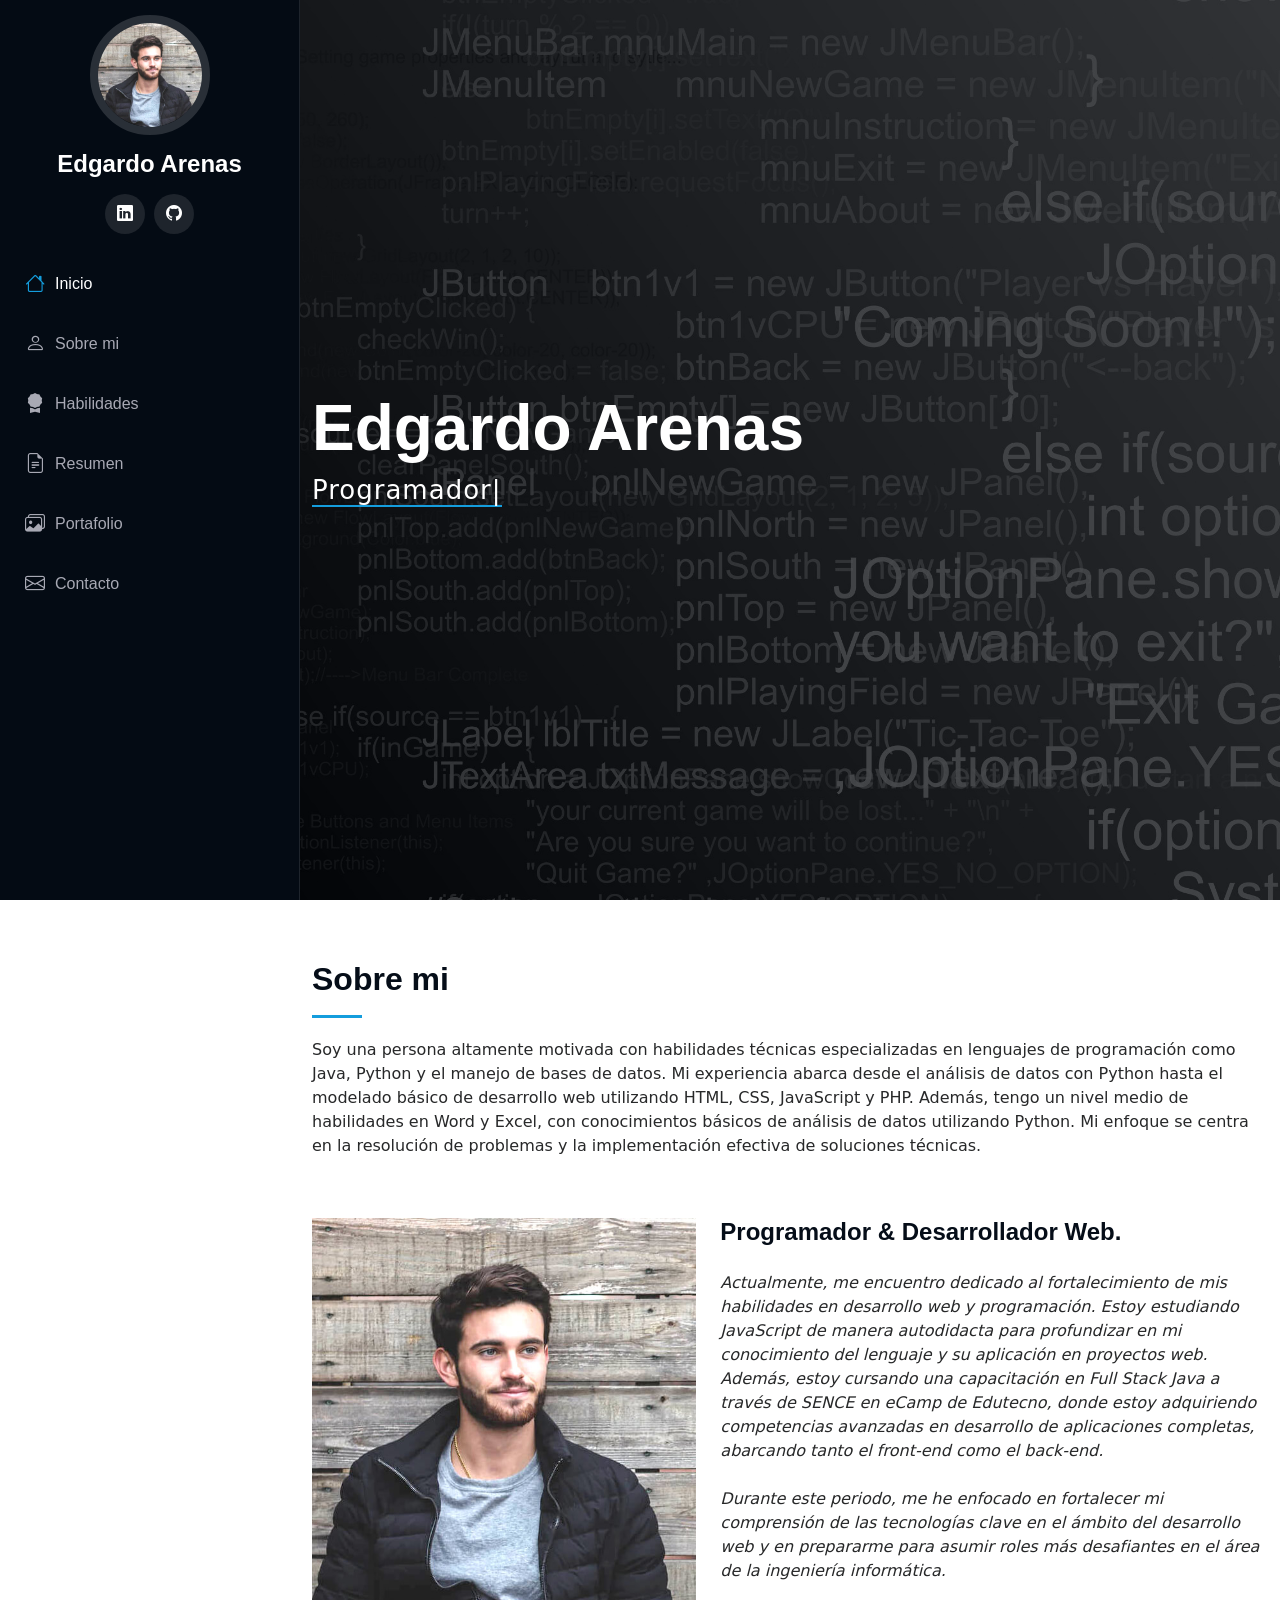
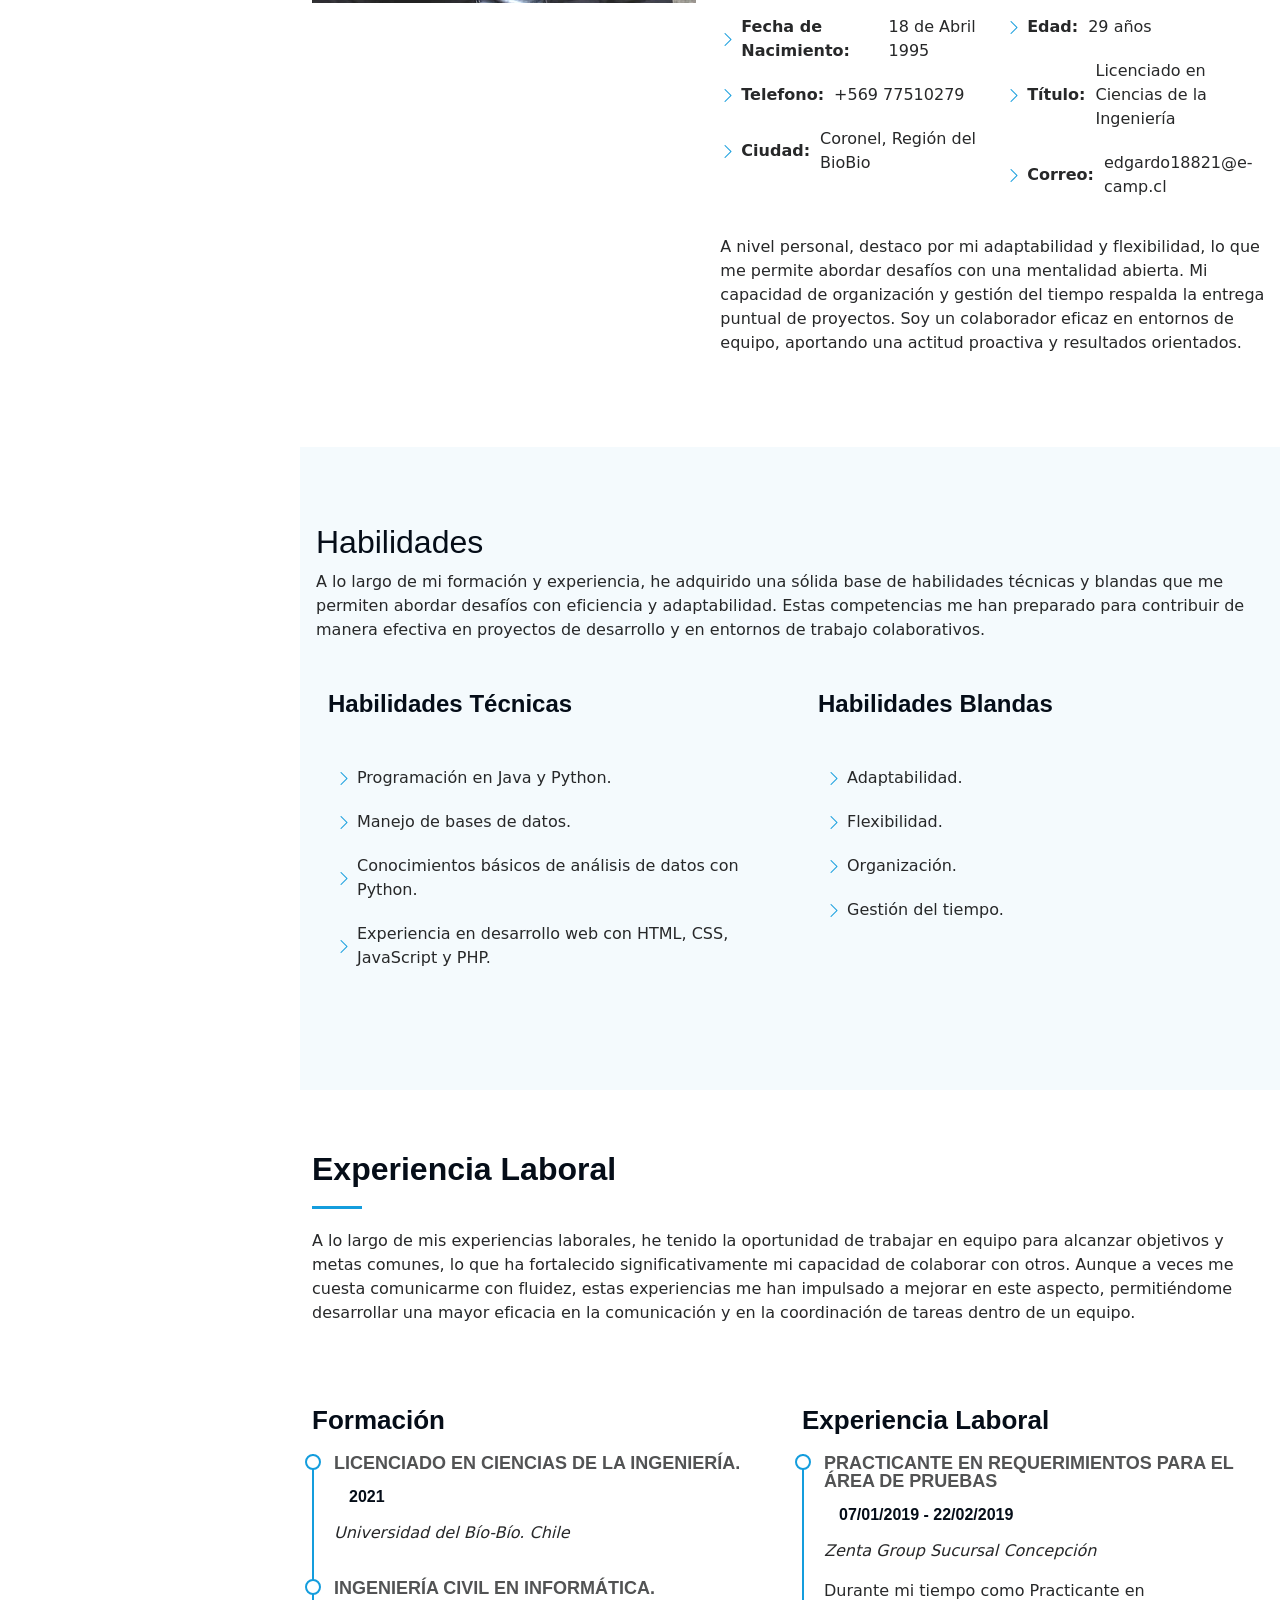
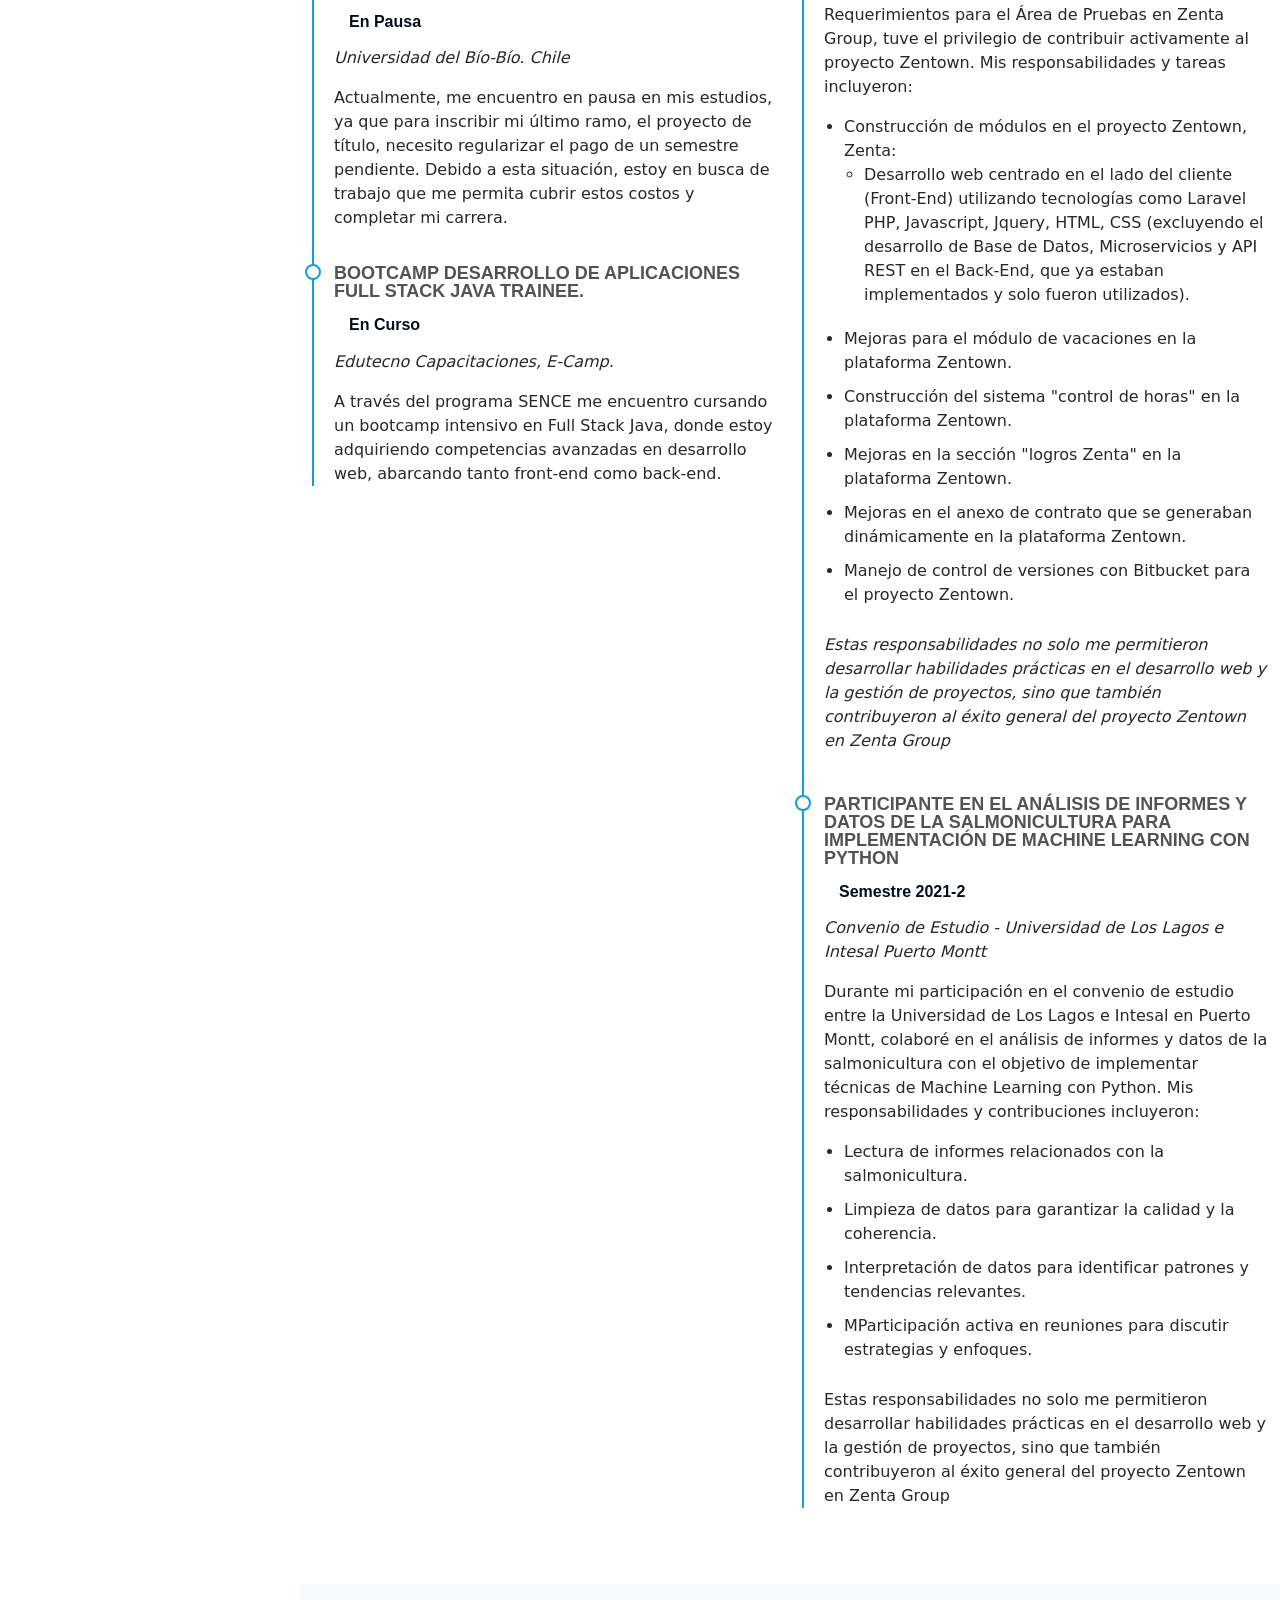
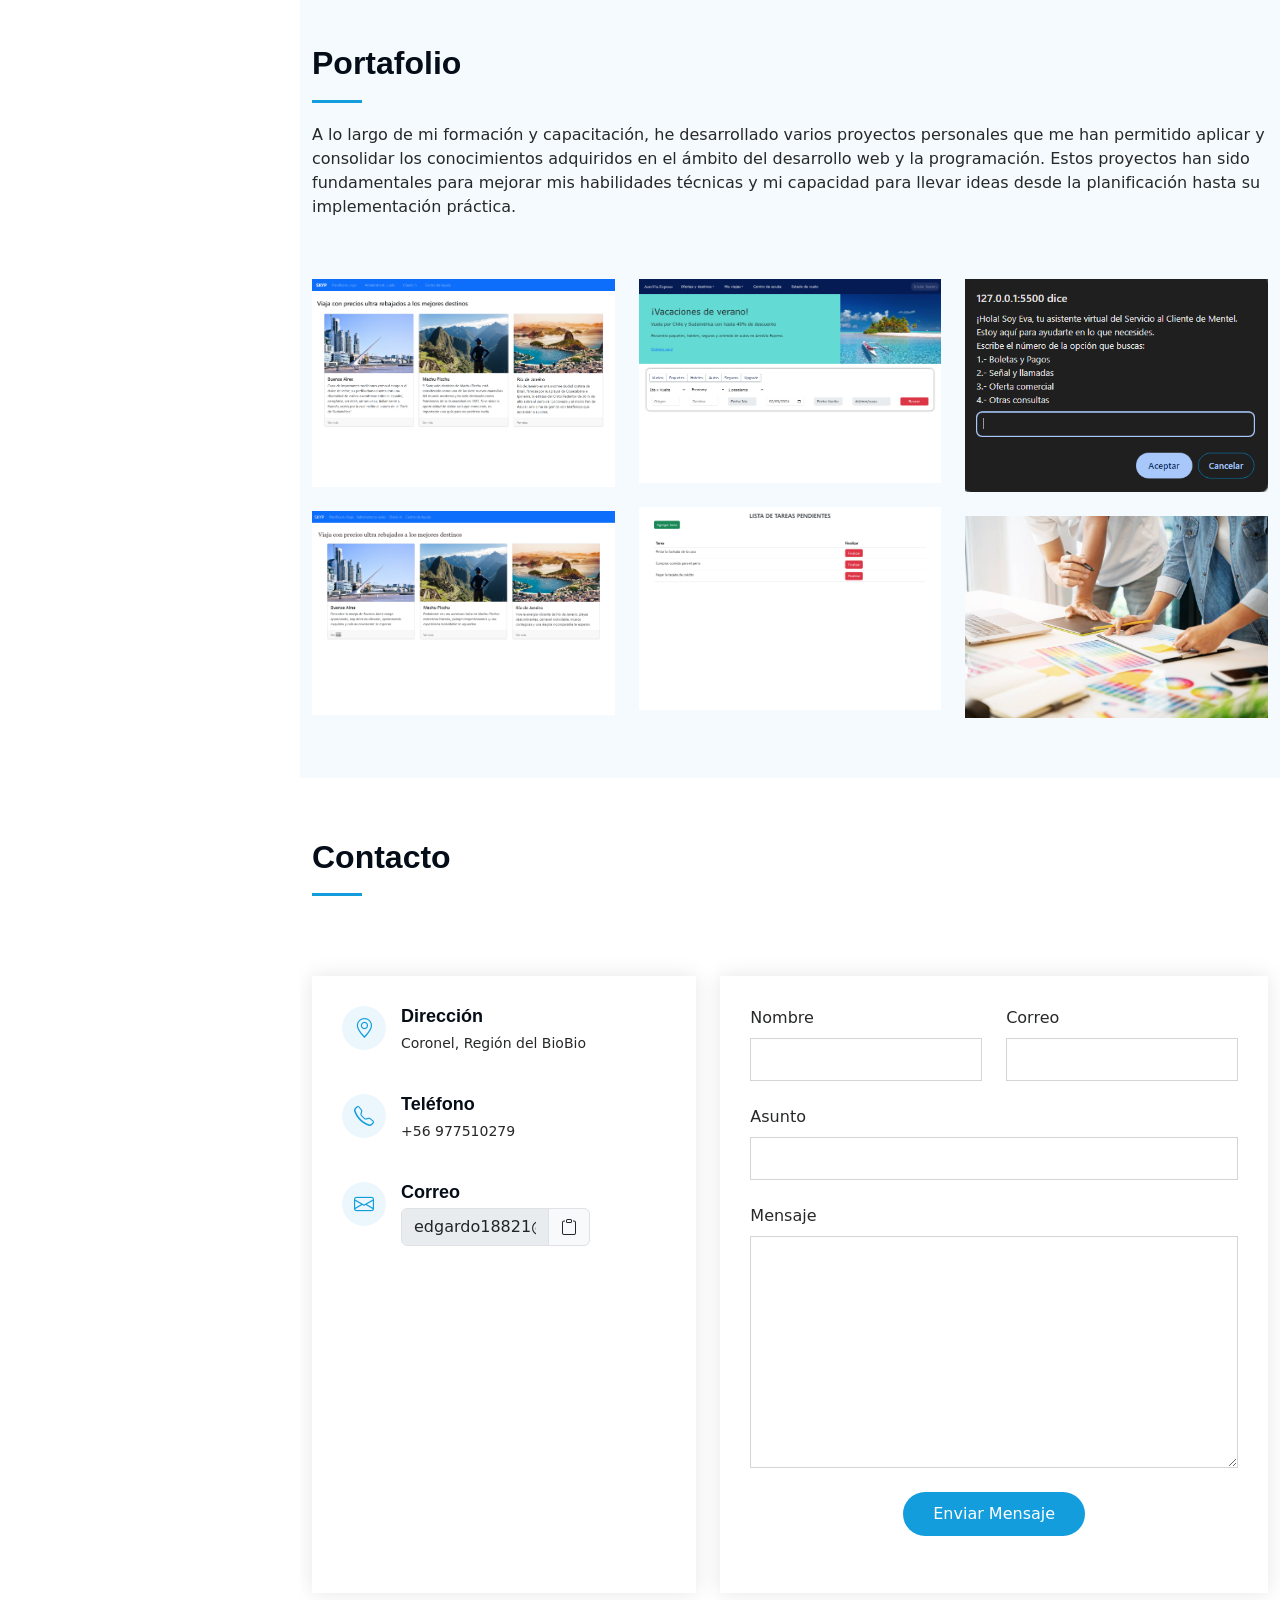
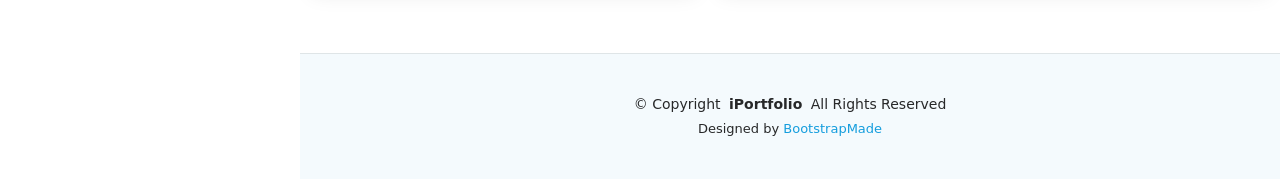
==== commit bb1bb0e5: "Actualizacion del portafolio" ====
--- a/index.html
+++ b/index.html
@@ -1,5 +1,5 @@
 <!DOCTYPE html>
-<html lang="en">
+<html lang="es">
 
 <head>
   <meta charset="utf-8">
@@ -26,6 +26,10 @@
 
   <!-- Main CSS File -->
   <link href="assets/css/main.css" rel="stylesheet">
+  <link rel="stylesheet" href="assets/css/tarjetas.css">
+
+
+  <script src="https://code.jquery.com/jquery-3.7.1.js" integrity="sha256-eKhayi8LEQwp4NKxN+CfCh+3qOVUtJn3QNZ0TciWLP4=" crossorigin="anonymous"></script>
 
   <!-- =======================================================
   * Template Name: iPortfolio
@@ -37,7 +41,6 @@
 </head>
 
 <body class="index-page">
-
   <header id="header" class="header dark-background d-flex flex-column">
     <i class="header-toggle d-xl-none bi bi-list"></i>
 
@@ -52,18 +55,18 @@
     </a>
 
     <div class="social-links text-center">
-      <a href="#" class="linkedin"><i class="bi bi-linkedin"></i></a>
-      <a href="#" class="GitHub"><i class="bi bi-github"></i></a>
+      <a href="https://www.linkedin.com/in/edgardo-arenas-g%C3%B3mez-8b44aa2a6/" class="linkedin" target="_blank"><i class="bi bi-linkedin" target="_blank"></i></a>
+      <a href="https://github.com/Edgardo14" class="GitHub" target="_blank"><i class="bi bi-github"></i></a>
     </div>
 
     <nav id="navmenu" class="navmenu">
       <ul>
-        <li><a href="#hero" class="active"><i class="bi bi-house navicon"></i>Home</a></li>
-        <li><a href="#about"><i class="bi bi-person navicon"></i> About</a></li>
-        <li><a href="#resume"><i class="bi bi-file-earmark-text navicon"></i> Resume</a></li>
-        <li><a href="#portfolio"><i class="bi bi-images navicon"></i> Portfolio</a></li>
-        <li><a href="#services"><i class="bi bi-hdd-stack navicon"></i> Services</a></li>
-        <li><a href="#contact"><i class="bi bi-envelope navicon"></i> Contact</a></li>
+        <li><a href="#hero" class="active"><i class="bi bi-house navicon"></i>Inicio</a></li>
+        <li><a href="#about"><i class="bi bi-person navicon"></i> Sobre mi</a></li>
+        <li><a href="#skills"><i class="bi bi-award-fill navicon"></i> Habilidades</a></li>
+        <li><a href="#resume"><i class="bi bi-file-earmark-text navicon"></i> Resumen</a></li>
+        <li><a href="#portfolio"><i class="bi bi-images navicon"></i> Portafolio</a></li>
+        <li><a href="#contact"><i class="bi bi-envelope navicon"></i> Contacto</a></li>
       </ul>
     </nav>
 
@@ -74,11 +77,11 @@
     <!-- Hero Section -->
     <section id="hero" class="hero section dark-background">
 
-      <img src="assets/img/hero-bg.jpg" alt="" data-aos="fade-in" class="">
+      <img src="assets/img/background.jpg" alt="" data-aos="fade-in" class="">
 
       <div class="container" data-aos="fade-up" data-aos-delay="100">
         <h2>Edgardo Arenas</h2>
-        <p>I'm <span class="typed" data-typed-items="Designer, Developer, Freelancer, Photographer">Designer</span><span class="typed-cursor typed-cursor--blink" aria-hidden="true"></span><span class="typed-cursor typed-cursor--blink" aria-hidden="true"></span></p>
+        <p><span class="typed" data-typed-items="Programador, Estudiante Ingeniería Civil Informática, Licenciado en Ciencias de la Ingeniería"></span><span class="typed-cursor typed-cursor--blink" aria-hidden="true"></span><span class="typed-cursor typed-cursor--blink" aria-hidden="true"></span></p>
       </div>
 
     </section><!-- /Hero Section -->
@@ -88,43 +91,68 @@
 
       <!-- Section Title -->
       <div class="container section-title" data-aos="fade-up">
-        <h2>About</h2>
-        <p>Magnam dolores commodi suscipit. Necessitatibus eius consequatur ex aliquid fuga eum quidem. Sit sint consectetur velit. Quisquam quos quisquam cupiditate. Et nemo qui impedit suscipit alias ea. Quia fugiat sit in iste officiis commodi quidem hic quas.</p>
+        <h2>Sobre mi</h2>
+        <p>
+          Soy una persona altamente motivada con habilidades
+          técnicas especializadas en lenguajes de programación
+          como Java, Python y el manejo de bases de datos. Mi
+          experiencia abarca desde el análisis de datos con Python
+          hasta el modelado básico de desarrollo web utilizando
+          HTML, CSS, JavaScript y PHP. Además, tengo un nivel
+          medio de habilidades en Word y Excel, con conocimientos
+          básicos de análisis de datos utilizando Python. Mi enfoque
+          se centra en la resolución de problemas y la
+          implementación efectiva de soluciones técnicas.
+        </p>
       </div><!-- End Section Title -->
 
       <div class="container" data-aos="fade-up" data-aos-delay="100">
 
         <div class="row gy-4 justify-content-center">
-          <div class="col-lg-4">
+          <div class="col-lg-5">
             <img src="assets/img/my-profile-img.jpg" class="img-fluid" alt="">
           </div>
-          <div class="col-lg-8 content">
-            <h2>UI/UX Designer &amp; Web Developer.</h2>
+          <div class="col-lg-7 content">
+            <h2>Programador &amp; Desarrollador Web.</h2>
             <p class="fst-italic py-3">
-              Lorem ipsum dolor sit amet, consectetur adipiscing elit, sed do eiusmod tempor incididunt ut labore et dolore
-              magna aliqua.
+              Actualmente, me encuentro dedicado al fortalecimiento de 
+              mis habilidades en desarrollo web y programación. 
+              Estoy estudiando JavaScript de manera autodidacta 
+              para profundizar en mi conocimiento del lenguaje y 
+              su aplicación en proyectos web. Además, estoy cursando 
+              una capacitación en Full Stack Java a través de SENCE 
+              en eCamp de Edutecno, donde estoy adquiriendo 
+              competencias avanzadas en desarrollo de aplicaciones 
+              completas, abarcando tanto el front-end como el back-end. 
+              <br><br>
+              Durante este periodo, me he enfocado en fortalecer mi 
+              comprensión de las tecnologías clave en el ámbito del 
+              desarrollo web y en prepararme para asumir roles más 
+              desafiantes en el área de la ingeniería informática.
             </p>
             <div class="row">
               <div class="col-lg-6">
                 <ul>
-                  <li><i class="bi bi-chevron-right"></i> <strong>Birthday:</strong> <span>1 May 1995</span></li>
-                  <li><i class="bi bi-chevron-right"></i> <strong>Website:</strong> <span>www.example.com</span></li>
-                  <li><i class="bi bi-chevron-right"></i> <strong>Phone:</strong> <span>+123 456 7890</span></li>
-                  <li><i class="bi bi-chevron-right"></i> <strong>City:</strong> <span>New York, USA</span></li>
+                  <li><i class="bi bi-chevron-right"></i> <strong>Fecha de Nacimiento:</strong> <span>18 de Abril 1995</span></li>
+                  <li><i class="bi bi-chevron-right"></i> <strong>Telefono:</strong> <span>+569 77510279</span></li>
+                  <li><i class="bi bi-chevron-right"></i> <strong>Ciudad:</strong> <span>Coronel, Región del BioBio</span></li>
                 </ul>
               </div>
               <div class="col-lg-6">
                 <ul>
-                  <li><i class="bi bi-chevron-right"></i> <strong>Age:</strong> <span>30</span></li>
-                  <li><i class="bi bi-chevron-right"></i> <strong>Degree:</strong> <span>Master</span></li>
-                  <li><i class="bi bi-chevron-right"></i> <strong>Email:</strong> <span>email@example.com</span></li>
-                  <li><i class="bi bi-chevron-right"></i> <strong>Freelance:</strong> <span>Available</span></li>
+                  <li><i class="bi bi-chevron-right"></i> <strong>Edad:</strong> <span>29 años</span></li>
+                  <li><i class="bi bi-chevron-right"></i> <strong>Título:</strong> <span>Licenciado en Ciencias de la Ingeniería</span></li>
+                  <li><i class="bi bi-chevron-right"></i> <strong>Correo:</strong> <span>edgardo18821@e-camp.cl</span></li>
                 </ul>
               </div>
             </div>
             <p class="py-3">
-              Officiis eligendi itaque labore et dolorum mollitia officiis optio vero. Quisquam sunt adipisci omnis et ut. Nulla accusantium dolor incidunt officia tempore. Et eius omnis.
-              Cupiditate ut dicta maxime officiis quidem quia. Sed et consectetur qui quia repellendus itaque neque.
+              A nivel personal, destaco por mi adaptabilidad y flexibilidad,
+              lo que me permite abordar desafíos con una mentalidad
+              abierta. Mi capacidad de organización y gestión del tiempo
+              respalda la entrega puntual de proyectos. Soy un
+              colaborador eficaz en entornos de equipo, aportando una
+              actitud proactiva y resultados orientados.
             </p>
           </div>
         </div>
@@ -133,114 +161,54 @@
 
     </section><!-- /About Section -->
 
-    <!-- Stats Section -->
-    <section id="stats" class="stats section">
-
-      <div class="container" data-aos="fade-up" data-aos-delay="100">
-
-        <div class="row gy-4">
-
-          <div class="col-lg-3 col-md-6">
-            <div class="stats-item">
-              <i class="bi bi-emoji-smile"></i>
-              <span data-purecounter-start="0" data-purecounter-end="232" data-purecounter-duration="1" class="purecounter"></span>
-              <p><strong>Happy Clients</strong> <span>consequuntur quae</span></p>
-            </div>
-          </div><!-- End Stats Item -->
-
-          <div class="col-lg-3 col-md-6">
-            <div class="stats-item">
-              <i class="bi bi-journal-richtext"></i>
-              <span data-purecounter-start="0" data-purecounter-end="521" data-purecounter-duration="1" class="purecounter"></span>
-              <p><strong>Projects</strong> <span>adipisci atque cum quia aut</span></p>
-            </div>
-          </div><!-- End Stats Item -->
-
-          <div class="col-lg-3 col-md-6">
-            <div class="stats-item">
-              <i class="bi bi-headset"></i>
-              <span data-purecounter-start="0" data-purecounter-end="1453" data-purecounter-duration="1" class="purecounter"></span>
-              <p><strong>Hours Of Support</strong> <span>aut commodi quaerat</span></p>
-            </div>
-          </div><!-- End Stats Item -->
-
-          <div class="col-lg-3 col-md-6">
-            <div class="stats-item">
-              <i class="bi bi-people"></i>
-              <span data-purecounter-start="0" data-purecounter-end="32" data-purecounter-duration="1" class="purecounter"></span>
-              <p><strong>Hard Workers</strong> <span>rerum asperiores dolor</span></p>
-            </div>
-          </div><!-- End Stats Item -->
-
-        </div>
-
-      </div>
-
-    </section><!-- /Stats Section -->
-
     <!-- Skills Section -->
     <section id="skills" class="skills section light-background">
 
       <!-- Section Title -->
-      <div class="container section-title" data-aos="fade-up">
-        <h2>Skills</h2>
-        <p>Necessitatibus eius consequatur ex aliquid fuga eum quidem sint consectetur velit</p>
+      <div class="container p-3 " data-aos="fade-up">
+        <h2>Habilidades</h2>
+        <p>
+          A lo largo de mi formación y experiencia, 
+          he adquirido una sólida base de habilidades 
+          técnicas y blandas que me permiten abordar 
+          desafíos con eficiencia y adaptabilidad. 
+          Estas competencias me han preparado para 
+          contribuir de manera efectiva en proyectos 
+          de desarrollo y en entornos de trabajo colaborativos.
+        </p>
       </div><!-- End Section Title -->
 
+
       <div class="container" data-aos="fade-up" data-aos-delay="100">
-
         <div class="row skills-content skills-animation">
-
+          <br>
           <div class="col-lg-6">
-
-            <div class="progress">
-              <span class="skill"><span>HTML</span> <i class="val">100%</i></span>
-              <div class="progress-bar-wrap">
-                <div class="progress-bar" role="progressbar" aria-valuenow="100" aria-valuemin="0" aria-valuemax="100"></div>
-              </div>
-            </div><!-- End Skills Item -->
-
-            <div class="progress">
-              <span class="skill"><span>CSS</span> <i class="val">90%</i></span>
-              <div class="progress-bar-wrap">
-                <div class="progress-bar" role="progressbar" aria-valuenow="90" aria-valuemin="0" aria-valuemax="100"></div>
-              </div>
-            </div><!-- End Skills Item -->
-
-            <div class="progress">
-              <span class="skill"><span>JavaScript</span> <i class="val">75%</i></span>
-              <div class="progress-bar-wrap">
-                <div class="progress-bar" role="progressbar" aria-valuenow="75" aria-valuemin="0" aria-valuemax="100"></div>
-              </div>
-            </div><!-- End Skills Item -->
-
+            <div class="about">
+              <div class="content">
+                <h2 class="p-3">Habilidades Técnicas</h2>
+                <ul class="p-4">
+                  <li><i class="bi bi-chevron-right"></i><span>Programación en Java y Python.</span></li>
+                  <li><i class="bi bi-chevron-right"></i><span>Manejo de bases de datos.</span></li>
+                  <li><i class="bi bi-chevron-right"></i><span>Conocimientos básicos de análisis de datos con Python.</span></li>
+                  <li><i class="bi bi-chevron-right"></i><span>Experiencia en desarrollo web con HTML, CSS, JavaScript y PHP.</span></li>
+                </ul>
+              </div>
+            </div>
           </div>
 
           <div class="col-lg-6">
-
-            <div class="progress">
-              <span class="skill"><span>PHP</span> <i class="val">80%</i></span>
-              <div class="progress-bar-wrap">
-                <div class="progress-bar" role="progressbar" aria-valuenow="80" aria-valuemin="0" aria-valuemax="100"></div>
-              </div>
-            </div><!-- End Skills Item -->
-
-            <div class="progress">
-              <span class="skill"><span>WordPress/CMS</span> <i class="val">90%</i></span>
-              <div class="progress-bar-wrap">
-                <div class="progress-bar" role="progressbar" aria-valuenow="90" aria-valuemin="0" aria-valuemax="100"></div>
-              </div>
-            </div><!-- End Skills Item -->
-
-            <div class="progress">
-              <span class="skill"><span>Photoshop</span> <i class="val">55%</i></span>
-              <div class="progress-bar-wrap">
-                <div class="progress-bar" role="progressbar" aria-valuenow="55" aria-valuemin="0" aria-valuemax="100"></div>
-              </div>
-            </div><!-- End Skills Item -->
-
+            <div class="about">
+              <div class="content">
+                <h2 class="p-3">Habilidades Blandas</h2>
+                <ul class="p-4">
+                  <li><i class="bi bi-chevron-right"></i> <span>Adaptabilidad.</span></li>
+                  <li><i class="bi bi-chevron-right"></i> <span>Flexibilidad.</span></li>
+                  <li><i class="bi bi-chevron-right"></i> <span>Organización.</span></li>
+                  <li><i class="bi bi-chevron-right"></i> <span>Gestión del tiempo.</span></li>
+                </ul>
+              </div>
+            </div>
           </div>
-
         </div>
 
       </div>
@@ -252,8 +220,19 @@
 
       <!-- Section Title -->
       <div class="container section-title" data-aos="fade-up">
-        <h2>Resume</h2>
-        <p>Magnam dolores commodi suscipit. Necessitatibus eius consequatur ex aliquid fuga eum quidem. Sit sint consectetur velit. Quisquam quos quisquam cupiditate. Et nemo qui impedit suscipit alias ea. Quia fugiat sit in iste officiis commodi quidem hic quas.</p>
+        <h2>Experiencia Laboral</h2>
+        <p>
+          A lo largo de mis experiencias laborales, 
+          he tenido la oportunidad de trabajar en equipo 
+          para alcanzar objetivos y metas comunes, lo que 
+          ha fortalecido significativamente mi capacidad de 
+          colaborar con otros. Aunque a veces me cuesta 
+          comunicarme con fluidez, estas experiencias me 
+          han impulsado a mejorar en este aspecto, 
+          permitiéndome desarrollar una mayor eficacia en 
+          la comunicación y en la coordinación de tareas 
+          dentro de un equipo.
+        </p>
       </div><!-- End Section Title -->
 
       <div class="container">
@@ -261,65 +240,131 @@
         <div class="row">
 
           <div class="col-lg-6" data-aos="fade-up" data-aos-delay="100">
-            <h3 class="resume-title">Sumary</h3>
-
-            <div class="resume-item pb-0">
-              <h4>Brandon Johnson</h4>
-              <p><em>Innovative and deadline-driven Graphic Designer with 3+ years of experience designing and developing user-centered digital/print marketing material from initial concept to final, polished deliverable.</em></p>
+            <h3 class="resume-title">Formación</h3>
+            <div class="resume-item">
+              <h4>Licenciado en Ciencias de la Ingeniería.</h4>
+              <h5>2021</h5>
+              <p><em>Universidad del Bío-Bío. Chile</em></p>
+            </div><!-- Edn Resume Item -->
+
+            <div class="resume-item">
+              <h4>Ingeniería Civil en Informática.</h4>
+              <h5>En Pausa</h5>
+              <p><em>Universidad del Bío-Bío. Chile</em></p>
+              <p>
+                Actualmente, me encuentro en pausa 
+                en mis estudios, ya que para inscribir 
+                mi último ramo, el proyecto de título, 
+                necesito regularizar el pago de un 
+                semestre pendiente. Debido a esta situación, 
+                estoy en busca de trabajo que me permita 
+                cubrir estos costos y completar mi carrera.
+              </p>  
+            </div><!-- Edn Resume Item -->
+
+            <div class="resume-item">
+              <h4>Bootcamp Desarrollo de aplicaciones Full Stack Java Trainee.</h4>
+              <h5>En Curso</h5>
+              <p><em>Edutecno Capacitaciones, E-Camp.</em></p>
+              <p>
+                A través del programa SENCE me encuentro cursando 
+                un bootcamp intensivo en Full Stack Java, 
+                donde estoy adquiriendo competencias avanzadas 
+                en desarrollo web, abarcando tanto front-end como back-end.
+              </p>  
+            </div><!-- Edn Resume Item -->
+
+          </div>
+
+          <div class="col-lg-6" data-aos="fade-up" data-aos-delay="200">
+
+            <h3 class="resume-title">Experiencia Laboral</h3>
+            <!-- <div class="resume-item">
+              <h4>Ayudante de Docencia</h4>
+              <h5>Semestre 2014-2, Semestre 2016-2, Semestre 2020-2</h5>
+              <p><em>Universidad del Bío-Bío - Facultad de Ciencias Empresariales. Concepción</em></p>
+              <p>
+                Colaboré como ayudante de docencia en diversas clases del departamento, entre ellas, 
+                <strong><i>"Programación"</i></strong>,  
+                <strong><i>"Lenguaje y Programación"</i></strong> e  
+                <strong><i>"Inteligencia Artificial"</i></strong>. <br>
+                Durante mi participación, dirigí sesiones de tutoría y revisión diseñadas para ofrecer a los estudiantes 
+                un apoyo integral en la comprensión de los conceptos clave. Mi enfoque se centró en proporcionar 
+                explicaciones claras y resolver dudas, facilitando así un aprendizaje efectivo.
+                Adicionalmente, desempeñé un papel activo en la creación de material didáctico, así como en la 
+                evaluación de tareas, trabajos semestrales prácticos y evaluaciones escritas.
+                <br><br>
+                <em>Esta experiencia me permitió desarrollar habilidades 
+                en la preparación de material educativo y la evaluación justa y 
+                consistente del rendimiento de los estudiantes.
+                Colaboré con los profesores para asegurar que los semestres transcurrieran de acuerdo con los 
+                cronogramas establecidos, garantizando así un entorno académico efectivo y organizado.</em>
+              </p>
+            </div>   -->
+            <!-- Edn Resume Item -->
+
+            <div class="resume-item">
+              <h4>Practicante en Requerimientos para el Área de Pruebas</h4>
+              <h5>07/01/2019 - 22/02/2019</h5>
+              <p><em>Zenta Group Sucursal Concepción</em></p>
+              <p>
+                Durante mi tiempo como Practicante en Requerimientos para el Área de Pruebas en Zenta Group, 
+                tuve el privilegio de contribuir activamente al proyecto Zentown. Mis responsabilidades y tareas 
+                incluyeron:
+              </p>
               <ul>
-                <li>Portland par 127,Orlando, FL</li>
-                <li>(123) 456-7891</li>
-                <li>alice.barkley@example.com</li>
+                <li>Construcción de módulos en el proyecto Zentown, Zenta:
+                  <ul>
+                    <li>
+                      Desarrollo web centrado en el lado del cliente (Front-End) utilizando tecnologías como 
+                      Laravel PHP, Javascript, Jquery, HTML, CSS (excluyendo el desarrollo de Base de 
+                      Datos, Microservicios y API REST en el Back-End, que ya estaban implementados y 
+                      solo fueron utilizados).
+                    </li>
+                  </ul>
+                </li>
+                <li>Mejoras para el módulo de vacaciones en la plataforma Zentown.</li>
+                <li>Construcción del sistema "control de horas" en la plataforma Zentown.</li>
+                <li>Mejoras en la sección "logros Zenta" en la plataforma Zentown.</li>
+                <li>Mejoras en el anexo de contrato que se generaban dinámicamente en la plataforma Zentown.</li>
+                <li>Manejo de control de versiones con Bitbucket para el proyecto Zentown.</li>
               </ul>
+              <em>
+                Estas responsabilidades no solo me permitieron desarrollar habilidades prácticas en el desarrollo 
+                web y la gestión de proyectos, sino que también contribuyeron al éxito general del proyecto 
+                Zentown en Zenta Group
+              </em><br><br>
             </div><!-- Edn Resume Item -->
 
-            <h3 class="resume-title">Education</h3>
             <div class="resume-item">
-              <h4>Master of Fine Arts &amp; Graphic Design</h4>
-              <h5>2015 - 2016</h5>
-              <p><em>Rochester Institute of Technology, Rochester, NY</em></p>
-              <p>Qui deserunt veniam. Et sed aliquam labore tempore sed quisquam iusto autem sit. Ea vero voluptatum qui ut dignissimos deleniti nerada porti sand markend</p>
+              <h4>
+                Participante en el Análisis de Informes y 
+                Datos de la Salmonicultura para Implementación de 
+                Machine Learning con Python
+              </h4>
+              <h5>Semestre 2021-2</h5>
+              <p><em>Convenio de Estudio - Universidad de Los Lagos e Intesal Puerto Montt</em></p>
+              <p>
+                Durante mi participación en el convenio de estudio entre la Universidad de Los Lagos e Intesal en 
+                Puerto Montt, colaboré en el análisis de informes y datos de la salmonicultura con el objetivo de 
+                implementar técnicas de Machine Learning con Python. Mis responsabilidades y contribuciones 
+                incluyeron:
+              </p>
+              <ul>
+                <li>Lectura de informes relacionados con la salmonicultura.</li>
+                <li>Limpieza de datos para garantizar la calidad y la coherencia.</li>
+                <li>Interpretación de datos para identificar patrones y tendencias relevantes.</li>
+                <li>MParticipación activa en reuniones para discutir estrategias y enfoques.</li>
+              </ul>
+              <p>
+                Estas responsabilidades no solo me permitieron desarrollar habilidades prácticas en el desarrollo 
+                web y la gestión de proyectos, sino que también contribuyeron al éxito general del proyecto 
+                Zentown en Zenta Group
+              </p>
             </div><!-- Edn Resume Item -->
 
-            <div class="resume-item">
-              <h4>Bachelor of Fine Arts &amp; Graphic Design</h4>
-              <h5>2010 - 2014</h5>
-              <p><em>Rochester Institute of Technology, Rochester, NY</em></p>
-              <p>Quia nobis sequi est occaecati aut. Repudiandae et iusto quae reiciendis et quis Eius vel ratione eius unde vitae rerum voluptates asperiores voluptatem Earum molestiae consequatur neque etlon sader mart dila</p>
-            </div><!-- Edn Resume Item -->
-
           </div>
-
-          <div class="col-lg-6" data-aos="fade-up" data-aos-delay="200">
-            <h3 class="resume-title">Professional Experience</h3>
-            <div class="resume-item">
-              <h4>Senior graphic design specialist</h4>
-              <h5>2019 - Present</h5>
-              <p><em>Experion, New York, NY </em></p>
-              <ul>
-                <li>Lead in the design, development, and implementation of the graphic, layout, and production communication materials</li>
-                <li>Delegate tasks to the 7 members of the design team and provide counsel on all aspects of the project. </li>
-                <li>Supervise the assessment of all graphic materials in order to ensure quality and accuracy of the design</li>
-                <li>Oversee the efficient use of production project budgets ranging from $2,000 - $25,000</li>
-              </ul>
-            </div><!-- Edn Resume Item -->
-
-            <div class="resume-item">
-              <h4>Graphic design specialist</h4>
-              <h5>2017 - 2018</h5>
-              <p><em>Stepping Stone Advertising, New York, NY</em></p>
-              <ul>
-                <li>Developed numerous marketing programs (logos, brochures,infographics, presentations, and advertisements).</li>
-                <li>Managed up to 5 projects or tasks at a given time while under pressure</li>
-                <li>Recommended and consulted with clients on the most appropriate graphic design</li>
-                <li>Created 4+ design presentations and proposals a month for clients and account managers</li>
-              </ul>
-            </div><!-- Edn Resume Item -->
-
-          </div>
-
         </div>
-
       </div>
 
     </section><!-- /Resume Section -->
@@ -329,168 +374,95 @@
 
       <!-- Section Title -->
       <div class="container section-title" data-aos="fade-up">
-        <h2>Portfolio</h2>
-        <p>Magnam dolores commodi suscipit. Necessitatibus eius consequatur ex aliquid fuga eum quidem. Sit sint consectetur velit. Quisquam quos quisquam cupiditate. Et nemo qui impedit suscipit alias ea. Quia fugiat sit in iste officiis commodi quidem hic quas.</p>
+        <h2>Portafolio</h2>
+        <p>
+          A lo largo de mi formación y capacitación, 
+          he desarrollado varios proyectos personales que 
+          me han permitido aplicar y consolidar los conocimientos 
+          adquiridos en el ámbito del desarrollo web y la programación. 
+          Estos proyectos han sido fundamentales para mejorar mis 
+          habilidades técnicas y mi capacidad para llevar ideas 
+          desde la planificación hasta su implementación práctica.
+        </p>
       </div><!-- End Section Title -->
 
       <div class="container">
 
         <div class="isotope-layout" data-default-filter="*" data-layout="masonry" data-sort="original-order">
 
-          <ul class="portfolio-filters isotope-filters" data-aos="fade-up" data-aos-delay="100">
-            <li data-filter="*" class="filter-active">All</li>
-            <li data-filter=".filter-app">App</li>
-            <li data-filter=".filter-product">Product</li>
-            <li data-filter=".filter-branding">Branding</li>
-            <li data-filter=".filter-books">Books</li>
-          </ul><!-- End Portfolio Filters -->
 
           <div class="row gy-4 isotope-container" data-aos="fade-up" data-aos-delay="200">
 
             <div class="col-lg-4 col-md-6 portfolio-item isotope-item filter-app">
               <div class="portfolio-content h-100">
-                <img src="assets/img/portfolio/app-1.jpg" class="img-fluid" alt="">
+                <img src="assets/img/portfolio/Sesion 5/Sesion 5 PC.png" class="img-fluid" alt="">
                 <div class="portfolio-info">
-                  <h4>App 1</h4>
-                  <p>Lorem ipsum, dolor sit amet consectetur</p>
-                  <a href="assets/img/portfolio/app-1.jpg" title="App 1" data-gallery="portfolio-gallery-app" class="glightbox preview-link"><i class="bi bi-zoom-in"></i></a>
-                  <a href="portfolio-details.html" title="More Details" class="details-link"><i class="bi bi-link-45deg"></i></a>
-                </div>
-              </div>
-            </div><!-- End Portfolio Item -->
-
-            <div class="col-lg-4 col-md-6 portfolio-item isotope-item filter-product">
-              <div class="portfolio-content h-100">
-                <img src="assets/img/portfolio/product-1.jpg" class="img-fluid" alt="">
-                <div class="portfolio-info">
-                  <h4>Product 1</h4>
-                  <p>Lorem ipsum, dolor sit amet consectetur</p>
-                  <a href="assets/img/portfolio/product-1.jpg" title="Product 1" data-gallery="portfolio-gallery-product" class="glightbox preview-link"><i class="bi bi-zoom-in"></i></a>
-                  <a href="portfolio-details.html" title="More Details" class="details-link"><i class="bi bi-link-45deg"></i></a>
-                </div>
-              </div>
-            </div><!-- End Portfolio Item -->
-
-            <div class="col-lg-4 col-md-6 portfolio-item isotope-item filter-branding">
-              <div class="portfolio-content h-100">
-                <img src="assets/img/portfolio/branding-1.jpg" class="img-fluid" alt="">
-                <div class="portfolio-info">
-                  <h4>Branding 1</h4>
-                  <p>Lorem ipsum, dolor sit amet consectetur</p>
-                  <a href="assets/img/portfolio/branding-1.jpg" title="Branding 1" data-gallery="portfolio-gallery-branding" class="glightbox preview-link"><i class="bi bi-zoom-in"></i></a>
-                  <a href="portfolio-details.html" title="More Details" class="details-link"><i class="bi bi-link-45deg"></i></a>
-                </div>
-              </div>
-            </div><!-- End Portfolio Item -->
-
-            <div class="col-lg-4 col-md-6 portfolio-item isotope-item filter-books">
-              <div class="portfolio-content h-100">
-                <img src="assets/img/portfolio/books-1.jpg" class="img-fluid" alt="">
-                <div class="portfolio-info">
-                  <h4>Books 1</h4>
-                  <p>Lorem ipsum, dolor sit amet consectetur</p>
-                  <a href="assets/img/portfolio/books-1.jpg" title="Branding 1" data-gallery="portfolio-gallery-book" class="glightbox preview-link"><i class="bi bi-zoom-in"></i></a>
-                  <a href="portfolio-details.html" title="More Details" class="details-link"><i class="bi bi-link-45deg"></i></a>
+                  <p>
+                    Aerolínea SKYP
+                  </p>
+                  <a href="https://modulo-2-sesion-5.vercel.app/" target="_blank" title="Más detalles" class="details-link"><i class="bi bi-link-45deg"></i></a>
                 </div>
               </div>
             </div><!-- End Portfolio Item -->
 
             <div class="col-lg-4 col-md-6 portfolio-item isotope-item filter-app">
               <div class="portfolio-content h-100">
-                <img src="assets/img/portfolio/app-2.jpg" class="img-fluid" alt="">
+                <img src="assets/img/portfolio/Sesion 6/Sesion 6 PC.png" class="img-fluid" alt="">
                 <div class="portfolio-info">
-                  <h4>App 2</h4>
-                  <p>Lorem ipsum, dolor sit amet consectetur</p>
-                  <a href="assets/img/portfolio/app-2.jpg" title="App 2" data-gallery="portfolio-gallery-app" class="glightbox preview-link"><i class="bi bi-zoom-in"></i></a>
-                  <a href="portfolio-details.html" title="More Details" class="details-link"><i class="bi bi-link-45deg"></i></a>
-                </div>
-              </div>
-            </div><!-- End Portfolio Item -->
-
-            <div class="col-lg-4 col-md-6 portfolio-item isotope-item filter-product">
-              <div class="portfolio-content h-100">
-                <img src="assets/img/portfolio/product-2.jpg" class="img-fluid" alt="">
-                <div class="portfolio-info">
-                  <h4>Product 2</h4>
-                  <p>Lorem ipsum, dolor sit amet consectetur</p>
-                  <a href="assets/img/portfolio/product-2.jpg" title="Product 2" data-gallery="portfolio-gallery-product" class="glightbox preview-link"><i class="bi bi-zoom-in"></i></a>
-                  <a href="portfolio-details.html" title="More Details" class="details-link"><i class="bi bi-link-45deg"></i></a>
-                </div>
-              </div>
-            </div><!-- End Portfolio Item -->
-
-            <div class="col-lg-4 col-md-6 portfolio-item isotope-item filter-branding">
-              <div class="portfolio-content h-100">
-                <img src="assets/img/portfolio/branding-2.jpg" class="img-fluid" alt="">
-                <div class="portfolio-info">
-                  <h4>Branding 2</h4>
-                  <p>Lorem ipsum, dolor sit amet consectetur</p>
-                  <a href="assets/img/portfolio/branding-2.jpg" title="Branding 2" data-gallery="portfolio-gallery-branding" class="glightbox preview-link"><i class="bi bi-zoom-in"></i></a>
-                  <a href="portfolio-details.html" title="More Details" class="details-link"><i class="bi bi-link-45deg"></i></a>
-                </div>
-              </div>
-            </div><!-- End Portfolio Item -->
-
-            <div class="col-lg-4 col-md-6 portfolio-item isotope-item filter-books">
-              <div class="portfolio-content h-100">
-                <img src="assets/img/portfolio/books-2.jpg" class="img-fluid" alt="">
-                <div class="portfolio-info">
-                  <h4>Books 2</h4>
-                  <p>Lorem ipsum, dolor sit amet consectetur</p>
-                  <a href="assets/img/portfolio/books-2.jpg" title="Branding 2" data-gallery="portfolio-gallery-book" class="glightbox preview-link"><i class="bi bi-zoom-in"></i></a>
-                  <a href="portfolio-details.html" title="More Details" class="details-link"><i class="bi bi-link-45deg"></i></a>
+                  <p>
+                    Aerolínea SKYP Vuelos
+                  </p>
+                 <a href="https://modulo-2-sesion-6.vercel.app/" target="_blank" title="Más detalles" class="details-link"><i class="bi bi-link-45deg"></i></a>
                 </div>
               </div>
             </div><!-- End Portfolio Item -->
 
             <div class="col-lg-4 col-md-6 portfolio-item isotope-item filter-app">
               <div class="portfolio-content h-100">
-                <img src="assets/img/portfolio/app-3.jpg" class="img-fluid" alt="">
+                <img src="assets/img/portfolio/Sesion 7/Sesion 7 0.png" class="img-fluid" alt="">
                 <div class="portfolio-info">
-                  <h4>App 3</h4>
-                  <p>Lorem ipsum, dolor sit amet consectetur</p>
-                  <a href="assets/img/portfolio/app-3.jpg" title="App 3" data-gallery="portfolio-gallery-app" class="glightbox preview-link"><i class="bi bi-zoom-in"></i></a>
-                  <a href="portfolio-details.html" title="More Details" class="details-link"><i class="bi bi-link-45deg"></i></a>
+                  <p>
+                    Menu comercial JS
+                  </p>
+                  <a href="https://modulo-2-sesion-7.vercel.app/" target="_blank" target="_blank" title="Más detalles" class="details-link"><i class="bi bi-link-45deg"></i></a>
                 </div>
               </div>
             </div><!-- End Portfolio Item -->
 
-            <div class="col-lg-4 col-md-6 portfolio-item isotope-item filter-product">
+            <div class="col-lg-4 col-md-6 portfolio-item isotope-item filter-app">
               <div class="portfolio-content h-100">
-                <img src="assets/img/portfolio/product-3.jpg" class="img-fluid" alt="">
+                <img src="assets/img/portfolio/Sesion 9/Sesion 9 PC.png" class="img-fluid" alt="">
                 <div class="portfolio-info">
-                  <h4>Product 3</h4>
-                  <p>Lorem ipsum, dolor sit amet consectetur</p>
-                  <a href="assets/img/portfolio/product-3.jpg" title="Product 3" data-gallery="portfolio-gallery-product" class="glightbox preview-link"><i class="bi bi-zoom-in"></i></a>
-                  <a href="portfolio-details.html" title="More Details" class="details-link"><i class="bi bi-link-45deg"></i></a>
+                  <p>
+                    Lista de Tareas
+                  </p>
+                  <a href="https://modulo-2-sesion-9.vercel.app/" target="_blank" title="Más detalles" class="details-link"><i class="bi bi-link-45deg"></i></a>
                 </div>
               </div>
             </div><!-- End Portfolio Item -->
-
-            <div class="col-lg-4 col-md-6 portfolio-item isotope-item filter-branding">
+            
+            <div class="col-lg-4 col-md-6 portfolio-item isotope-item filter-app">
               <div class="portfolio-content h-100">
-                <img src="assets/img/portfolio/branding-3.jpg" class="img-fluid" alt="">
+                <img src="assets/img/portfolio/Sesion 10/Sesion 10 PC.png" class="img-fluid" alt="">
                 <div class="portfolio-info">
-                  <h4>Branding 3</h4>
-                  <p>Lorem ipsum, dolor sit amet consectetur</p>
-                  <a href="assets/img/portfolio/branding-3.jpg" title="Branding 2" data-gallery="portfolio-gallery-branding" class="glightbox preview-link"><i class="bi bi-zoom-in"></i></a>
-                  <a href="portfolio-details.html" title="More Details" class="details-link"><i class="bi bi-link-45deg"></i></a>
+                  <p>
+                    Aerolínea SKYP Tarjetas de destinos
+                  </p>
+                  <a href="https://modulo-2-sesion-10.vercel.app/" target="_blank" title="Más detalles" class="details-link"><i class="bi bi-link-45deg"></i></a>
                 </div>
               </div>
             </div><!-- End Portfolio Item -->
 
-            <div class="col-lg-4 col-md-6 portfolio-item isotope-item filter-books">
+            <div class="col-lg-4 col-md-6 portfolio-item isotope-item filter-app">
               <div class="portfolio-content h-100">
-                <img src="assets/img/portfolio/books-3.jpg" class="img-fluid" alt="">
-                <div class="portfolio-info">
-                  <h4>Books 3</h4>
-                  <p>Lorem ipsum, dolor sit amet consectetur</p>
-                  <a href="assets/img/portfolio/books-3.jpg" title="Branding 3" data-gallery="portfolio-gallery-book" class="glightbox preview-link"><i class="bi bi-zoom-in"></i></a>
-                  <a href="portfolio-details.html" title="More Details" class="details-link"><i class="bi bi-link-45deg"></i></a>
+                <img src="assets/img/portfolio/project-and-process.jpg" class="img-fluid" alt="">
+                <div class="portfolio-info text-center">
+                  <p>Más Detalles</p>
+                  <a href="portfolio-details.html" title="Más detalles" class="details-link"><i class="bi bi-link-45deg"></i></a>
                 </div>
               </div>
             </div><!-- End Portfolio Item -->
-
+            
           </div><!-- End Portfolio Container -->
 
         </div>
@@ -499,197 +471,16 @@
 
     </section><!-- /Portfolio Section -->
 
-    <!-- Services Section -->
-    <section id="services" class="services section">
-
+
+    <!-- Contact Section -->
+    <section id="contact" class="contact section">
       <!-- Section Title -->
       <div class="container section-title" data-aos="fade-up">
-        <h2>Services</h2>
-        <p>Magnam dolores commodi suscipit. Necessitatibus eius consequatur ex aliquid fuga eum quidem. Sit sint consectetur velit. Quisquam quos quisquam cupiditate. Et nemo qui impedit suscipit alias ea. Quia fugiat sit in iste officiis commodi quidem hic quas.</p>
+        <h2>Contacto</h2>
       </div><!-- End Section Title -->
 
-      <div class="container">
-
-        <div class="row gy-4">
-
-          <div class="col-lg-4 col-md-6 service-item d-flex" data-aos="fade-up" data-aos-delay="100">
-            <div class="icon flex-shrink-0"><i class="bi bi-briefcase"></i></div>
-            <div>
-              <h4 class="title"><a href="service-details.html" class="stretched-link">Lorem Ipsum</a></h4>
-              <p class="description">Voluptatum deleniti atque corrupti quos dolores et quas molestias excepturi sint occaecati cupiditate non provident</p>
-            </div>
-          </div>
-          <!-- End Service Item -->
-
-          <div class="col-lg-4 col-md-6 service-item d-flex" data-aos="fade-up" data-aos-delay="200">
-            <div class="icon flex-shrink-0"><i class="bi bi-card-checklist"></i></div>
-            <div>
-              <h4 class="title"><a href="service-details.html" class="stretched-link">Dolor Sitema</a></h4>
-              <p class="description">Minim veniam, quis nostrud exercitation ullamco laboris nisi ut aliquip ex ea commodo consequat tarad limino ata</p>
-            </div>
-          </div><!-- End Service Item -->
-
-          <div class="col-lg-4 col-md-6 service-item d-flex" data-aos="fade-up" data-aos-delay="300">
-            <div class="icon flex-shrink-0"><i class="bi bi-bar-chart"></i></div>
-            <div>
-              <h4 class="title"><a href="service-details.html" class="stretched-link">Sed ut perspiciatis</a></h4>
-              <p class="description">Duis aute irure dolor in reprehenderit in voluptate velit esse cillum dolore eu fugiat nulla pariatur</p>
-            </div>
-          </div><!-- End Service Item -->
-
-          <div class="col-lg-4 col-md-6 service-item d-flex" data-aos="fade-up" data-aos-delay="400">
-            <div class="icon flex-shrink-0"><i class="bi bi-binoculars"></i></div>
-            <div>
-              <h4 class="title"><a href="service-details.html" class="stretched-link">Magni Dolores</a></h4>
-              <p class="description">Excepteur sint occaecat cupidatat non proident, sunt in culpa qui officia deserunt mollit anim id est laborum</p>
-            </div>
-          </div><!-- End Service Item -->
-
-          <div class="col-lg-4 col-md-6 service-item d-flex" data-aos="fade-up" data-aos-delay="500">
-            <div class="icon flex-shrink-0"><i class="bi bi-brightness-high"></i></div>
-            <div>
-              <h4 class="title"><a href="service-details.html" class="stretched-link">Nemo Enim</a></h4>
-              <p class="description">At vero eos et accusamus et iusto odio dignissimos ducimus qui blanditiis praesentium voluptatum deleniti atque</p>
-            </div>
-          </div><!-- End Service Item -->
-
-          <div class="col-lg-4 col-md-6 service-item d-flex" data-aos="fade-up" data-aos-delay="600">
-            <div class="icon flex-shrink-0"><i class="bi bi-calendar4-week"></i></div>
-            <div>
-              <h4 class="title"><a href="service-details.html" class="stretched-link">Eiusmod Tempor</a></h4>
-              <p class="description">Et harum quidem rerum facilis est et expedita distinctio. Nam libero tempore, cum soluta nobis est eligendi</p>
-            </div>
-          </div><!-- End Service Item -->
-
-        </div>
-
-      </div>
-
-    </section><!-- /Services Section -->
-
-    <!-- Testimonials Section -->
-    <section id="testimonials" class="testimonials section light-background">
-
-      <!-- Section Title -->
-      <div class="container section-title" data-aos="fade-up">
-        <h2>Testimonials</h2>
-        <p>Necessitatibus eius consequatur ex aliquid fuga eum quidem sint consectetur velit</p>
-      </div><!-- End Section Title -->
-
       <div class="container" data-aos="fade-up" data-aos-delay="100">
-
-        <div class="swiper init-swiper">
-          <script type="application/json" class="swiper-config">
-            {
-              "loop": true,
-              "speed": 600,
-              "autoplay": {
-                "delay": 5000
-              },
-              "slidesPerView": "auto",
-              "pagination": {
-                "el": ".swiper-pagination",
-                "type": "bullets",
-                "clickable": true
-              },
-              "breakpoints": {
-                "320": {
-                  "slidesPerView": 1,
-                  "spaceBetween": 40
-                },
-                "1200": {
-                  "slidesPerView": 3,
-                  "spaceBetween": 1
-                }
-              }
-            }
-          </script>
-          <div class="swiper-wrapper">
-
-            <div class="swiper-slide">
-              <div class="testimonial-item">
-                <p>
-                  <i class="bi bi-quote quote-icon-left"></i>
-                  <span>Proin iaculis purus consequat sem cure digni ssim donec porttitora entum suscipit rhoncus. Accusantium quam, ultricies eget id, aliquam eget nibh et. Maecen aliquam, risus at semper.</span>
-                  <i class="bi bi-quote quote-icon-right"></i>
-                </p>
-                <img src="assets/img/testimonials/testimonials-1.jpg" class="testimonial-img" alt="">
-                <h3>Saul Goodman</h3>
-                <h4>Ceo &amp; Founder</h4>
-              </div>
-            </div><!-- End testimonial item -->
-
-            <div class="swiper-slide">
-              <div class="testimonial-item">
-                <p>
-                  <i class="bi bi-quote quote-icon-left"></i>
-                  <span>Export tempor illum tamen malis malis eram quae irure esse labore quem cillum quid malis quorum velit fore eram velit sunt aliqua noster fugiat irure amet legam anim culpa.</span>
-                  <i class="bi bi-quote quote-icon-right"></i>
-                </p>
-                <img src="assets/img/testimonials/testimonials-2.jpg" class="testimonial-img" alt="">
-                <h3>Sara Wilsson</h3>
-                <h4>Designer</h4>
-              </div>
-            </div><!-- End testimonial item -->
-
-            <div class="swiper-slide">
-              <div class="testimonial-item">
-                <p>
-                  <i class="bi bi-quote quote-icon-left"></i>
-                  <span>Enim nisi quem export duis labore cillum quae magna enim sint quorum nulla quem veniam duis minim tempor labore quem eram duis noster aute amet eram fore quis sint minim.</span>
-                  <i class="bi bi-quote quote-icon-right"></i>
-                </p>
-                <img src="assets/img/testimonials/testimonials-3.jpg" class="testimonial-img" alt="">
-                <h3>Jena Karlis</h3>
-                <h4>Store Owner</h4>
-              </div>
-            </div><!-- End testimonial item -->
-
-            <div class="swiper-slide">
-              <div class="testimonial-item">
-                <p>
-                  <i class="bi bi-quote quote-icon-left"></i>
-                  <span>Fugiat enim eram quae cillum dolore dolor amet nulla culpa multos export minim fugiat dolor enim duis veniam ipsum anim magna sunt elit fore quem dolore labore illum veniam.</span>
-                  <i class="bi bi-quote quote-icon-right"></i>
-                </p>
-                <img src="assets/img/testimonials/testimonials-4.jpg" class="testimonial-img" alt="">
-                <h3>Matt Brandon</h3>
-                <h4>Freelancer</h4>
-              </div>
-            </div><!-- End testimonial item -->
-
-            <div class="swiper-slide">
-              <div class="testimonial-item">
-                <p>
-                  <i class="bi bi-quote quote-icon-left"></i>
-                  <span>Quis quorum aliqua sint quem legam fore sunt eram irure aliqua veniam tempor noster veniam sunt culpa nulla illum cillum fugiat legam esse veniam culpa fore nisi cillum quid.</span>
-                  <i class="bi bi-quote quote-icon-right"></i>
-                </p>
-                <img src="assets/img/testimonials/testimonials-5.jpg" class="testimonial-img" alt="">
-                <h3>John Larson</h3>
-                <h4>Entrepreneur</h4>
-              </div>
-            </div><!-- End testimonial item -->
-
-          </div>
-          <div class="swiper-pagination"></div>
-        </div>
-
-      </div>
-
-    </section><!-- /Testimonials Section -->
-
-    <!-- Contact Section -->
-    <section id="contact" class="contact section">
-
-      <!-- Section Title -->
-      <div class="container section-title" data-aos="fade-up">
-        <h2>Contact</h2>
-        <p>Necessitatibus eius consequatur ex aliquid fuga eum quidem sint consectetur velit</p>
-      </div><!-- End Section Title -->
-
-      <div class="container" data-aos="fade-up" data-aos-delay="100">
-
+        
         <div class="row gy-4">
 
           <div class="col-lg-5">
@@ -698,63 +489,65 @@
               <div class="info-item d-flex" data-aos="fade-up" data-aos-delay="200">
                 <i class="bi bi-geo-alt flex-shrink-0"></i>
                 <div>
-                  <h3>Address</h3>
-                  <p>A108 Adam Street, New York, NY 535022</p>
+                  <h3>Dirección</h3>
+                  <p>Coronel, Región del BioBio</p>
                 </div>
               </div><!-- End Info Item -->
 
               <div class="info-item d-flex" data-aos="fade-up" data-aos-delay="300">
                 <i class="bi bi-telephone flex-shrink-0"></i>
                 <div>
-                  <h3>Call Us</h3>
-                  <p>+1 5589 55488 55</p>
+                  <h3>Teléfono</h3>
+                  <p>+56 977510279</p>
                 </div>
               </div><!-- End Info Item -->
 
               <div class="info-item d-flex" data-aos="fade-up" data-aos-delay="400">
-                <i class="bi bi-envelope flex-shrink-0"></i>
-                <div>
-                  <h3>Email Us</h3>
-                  <p>info@example.com</p>
+                <i class="bi bi-envelope flex-shrink-0" title="Copiar correo"></i>
+                <div class="col-7">
+                  <h3>Correo</h3>
+                  <div class="input-group">
+                    <input type="text" class="form-control" value="edgardo18821@e-camp.cl" id="correoContacto" disabled>
+                    <span class="input-group-text" id="botonCorreo">
+                      <svg xmlns="http://www.w3.org/2000/svg" width="16" height="16" fill="currentColor" class="bi bi-clipboard" viewBox="0 0 16 16">
+                        <path d="M4 1.5H3a2 2 0 0 0-2 2V14a2 2 0 0 0 2 2h10a2 2 0 0 0 2-2V3.5a2 2 0 0 0-2-2h-1v1h1a1 1 0 0 1 1 1V14a1 1 0 0 1-1 1H3a1 1 0 0 1-1-1V3.5a1 1 0 0 1 1-1h1z"></path>
+                        <path d="M9.5 1a.5.5 0 0 1 .5.5v1a.5.5 0 0 1-.5.5h-3a.5.5 0 0 1-.5-.5v-1a.5.5 0 0 1 .5-.5zm-3-1A1.5 1.5 0 0 0 5 1.5v1A1.5 1.5 0 0 0 6.5 4h3A1.5 1.5 0 0 0 11 2.5v-1A1.5 1.5 0 0 0 9.5 0z"></path>
+                      </svg>
+                    </span>
+                  </div>
                 </div>
               </div><!-- End Info Item -->
-
-              <iframe src="https://www.google.com/maps/embed?pb=!1m14!1m8!1m3!1d48389.78314118045!2d-74.006138!3d40.710059!3m2!1i1024!2i768!4f13.1!3m3!1m2!1s0x89c25a22a3bda30d%3A0xb89d1fe6bc499443!2sDowntown%20Conference%20Center!5e0!3m2!1sen!2sus!4v1676961268712!5m2!1sen!2sus" frameborder="0" style="border:0; width: 100%; height: 270px;" allowfullscreen="" loading="lazy" referrerpolicy="no-referrer-when-downgrade"></iframe>
+              <iframe src="https://www.google.com/maps/embed?pb=!1m18!1m12!1m3!1d3185.1683261922362!2d-73.14778092340526!3d-37.02963268963341!2m3!1f0!2f0!3f0!3m2!1i1024!2i768!4f13.1!3m3!1m2!1s0x9669c1352819677d%3A0xdc3129f846145d0e!2sCoronel!5e0!3m2!1ses-419!2scl!4v1723152059458!5m2!1ses-419!2scl" frameborder="0" style="border:0; width: 100%; height: 270px;" allowfullscreen="" loading="lazy" referrerpolicy="no-referrer-when-downgrade"></iframe>
             </div>
           </div>
 
           <div class="col-lg-7">
-            <form action="forms/contact.php" method="post" class="php-email-form" data-aos="fade-up" data-aos-delay="200">
+            <form action="" method="" class="php-email-form needs-validation" data-aos="fade-up" data-aos-delay="200" id="formularioContacto">
               <div class="row gy-4">
 
                 <div class="col-md-6">
-                  <label for="name-field" class="pb-2">Your Name</label>
-                  <input type="text" name="name" id="name-field" class="form-control" required="">
+                  <label for="name-field" class="pb-2">Nombre</label>
+                  <input type="text" name="name" id="name-field" class="form-control" required pattern="^[a-zA-Z]{3,}$">
                 </div>
 
                 <div class="col-md-6">
-                  <label for="email-field" class="pb-2">Your Email</label>
-                  <input type="email" class="form-control" name="email" id="email-field" required="">
+                  <label for="email-field" class="pb-2">Correo</label>
+                  <input type="email" class="form-control" name="email" id="email-field" required pattern="^[^@]+@[^@]+\.[a-zA-Z]{2,}$">
                 </div>
 
                 <div class="col-md-12">
-                  <label for="subject-field" class="pb-2">Subject</label>
-                  <input type="text" class="form-control" name="subject" id="subject-field" required="">
+                  <label for="subject-field" class="pb-2">Asunto</label>
+                  <input type="text" class="form-control" name="subject" id="subject-field" required pattern="^[a-zA-Z]{3,}$">
                 </div>
 
                 <div class="col-md-12">
-                  <label for="message-field" class="pb-2">Message</label>
-                  <textarea class="form-control" name="message" rows="10" id="message-field" required=""></textarea>
+                  <label for="message-field" class="pb-2">Mensaje</label>
+                  <textarea class="form-control" name="message" rows="10" id="message-field" required minlength="3"></textarea>
                 </div>
 
                 <div class="col-md-12 text-center">
-                  <div class="loading">Loading</div>
-                  <div class="error-message"></div>
-                  <div class="sent-message">Your message has been sent. Thank you!</div>
-
-                  <button type="submit">Send Message</button>
-                </div>
-
+                  <button type="submit" id="botonEnviar">Enviar Mensaje</button>
+                </div>
               </div>
             </form>
           </div><!-- End Contact Form -->
@@ -792,7 +585,6 @@
 
   <!-- Vendor JS Files -->
   <script src="assets/vendor/bootstrap/js/bootstrap.bundle.min.js"></script>
-  <script src="assets/vendor/php-email-form/validate.js"></script>
   <script src="assets/vendor/aos/aos.js"></script>
   <script src="assets/vendor/typed.js/typed.umd.js"></script>
   <script src="assets/vendor/purecounter/purecounter_vanilla.js"></script>
@@ -803,7 +595,10 @@
   <script src="assets/vendor/swiper/swiper-bundle.min.js"></script>
 
   <!-- Main JS File -->
+  <script src="assets/js/funciones.js"></script>
   <script src="assets/js/main.js"></script>
+  
+  
 
 </body>
 
--- a/assets/css/main.css
+++ b/assets/css/main.css
@@ -877,7 +877,7 @@
 }
 
 .portfolio .portfolio-content .portfolio-info .details-link {
-  left: 50%;
+  left: 45%;
   font-size: 34px;
   line-height: 0;
 }
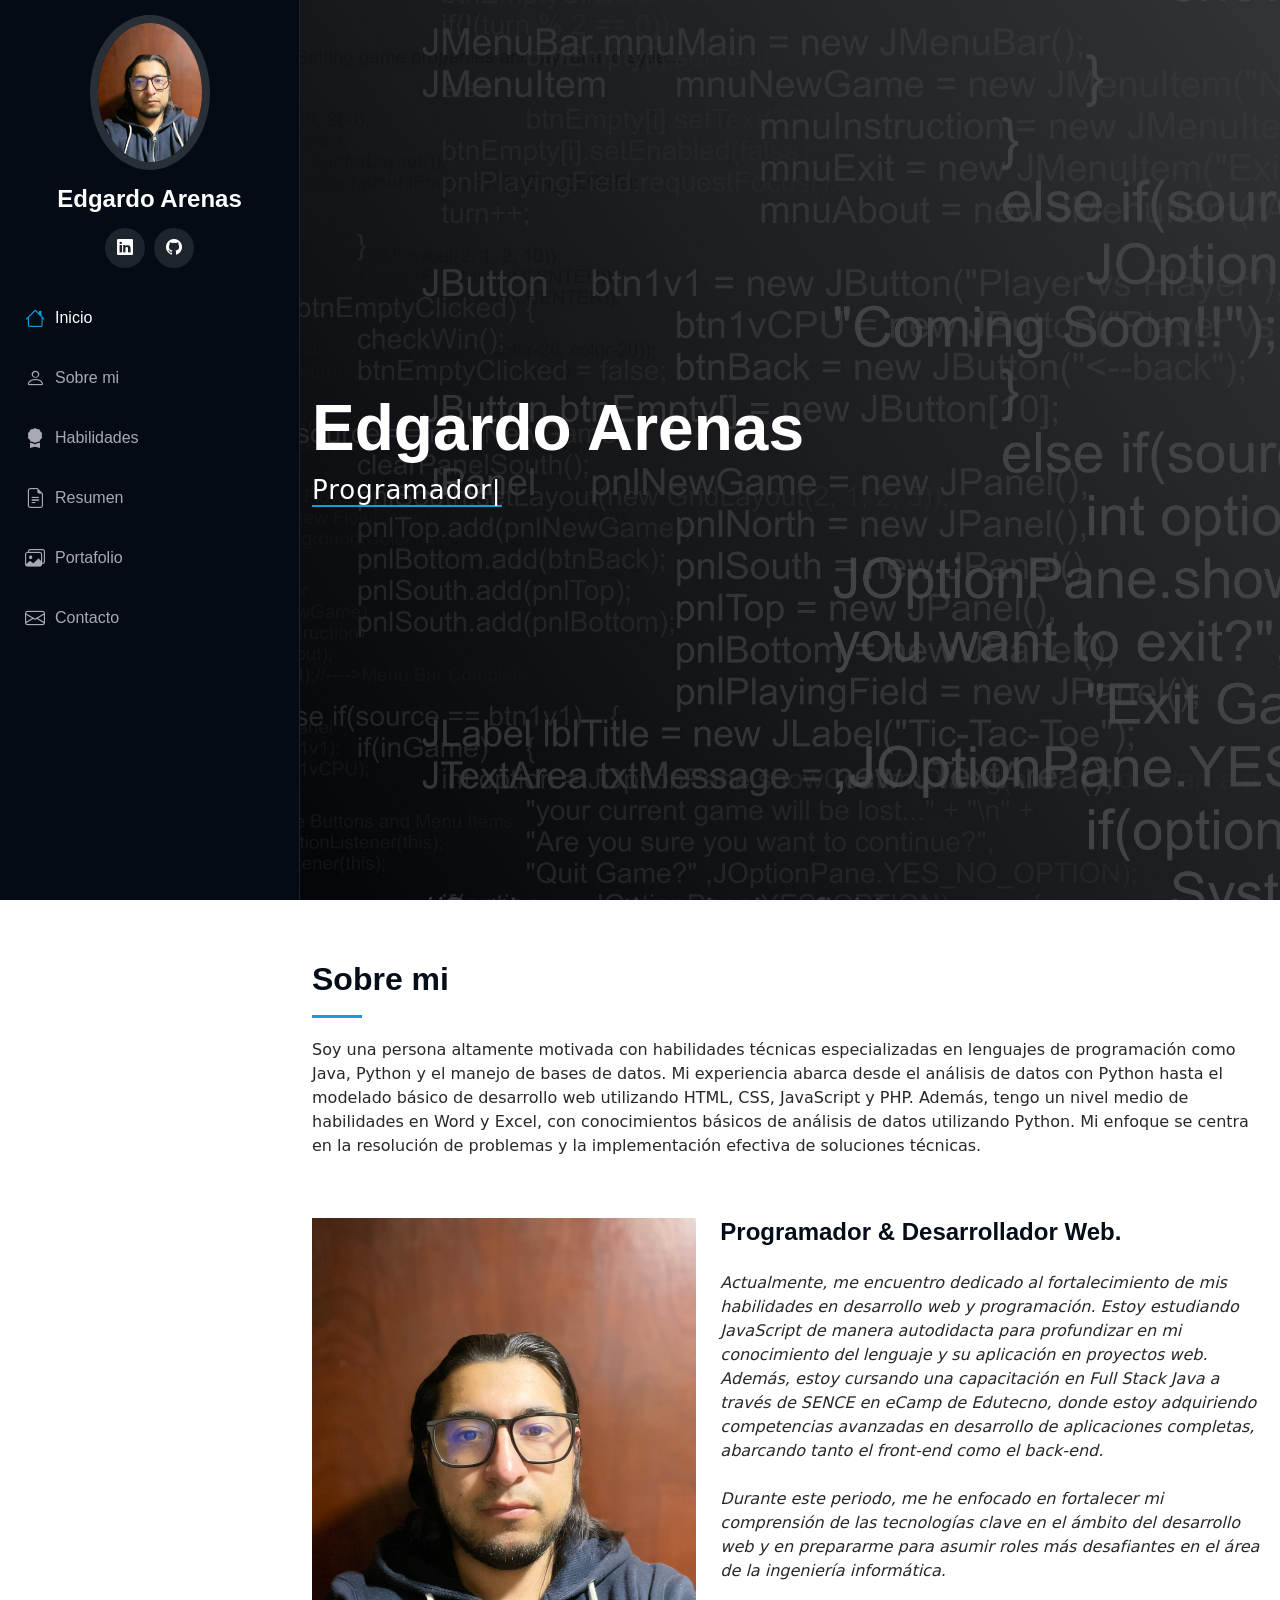
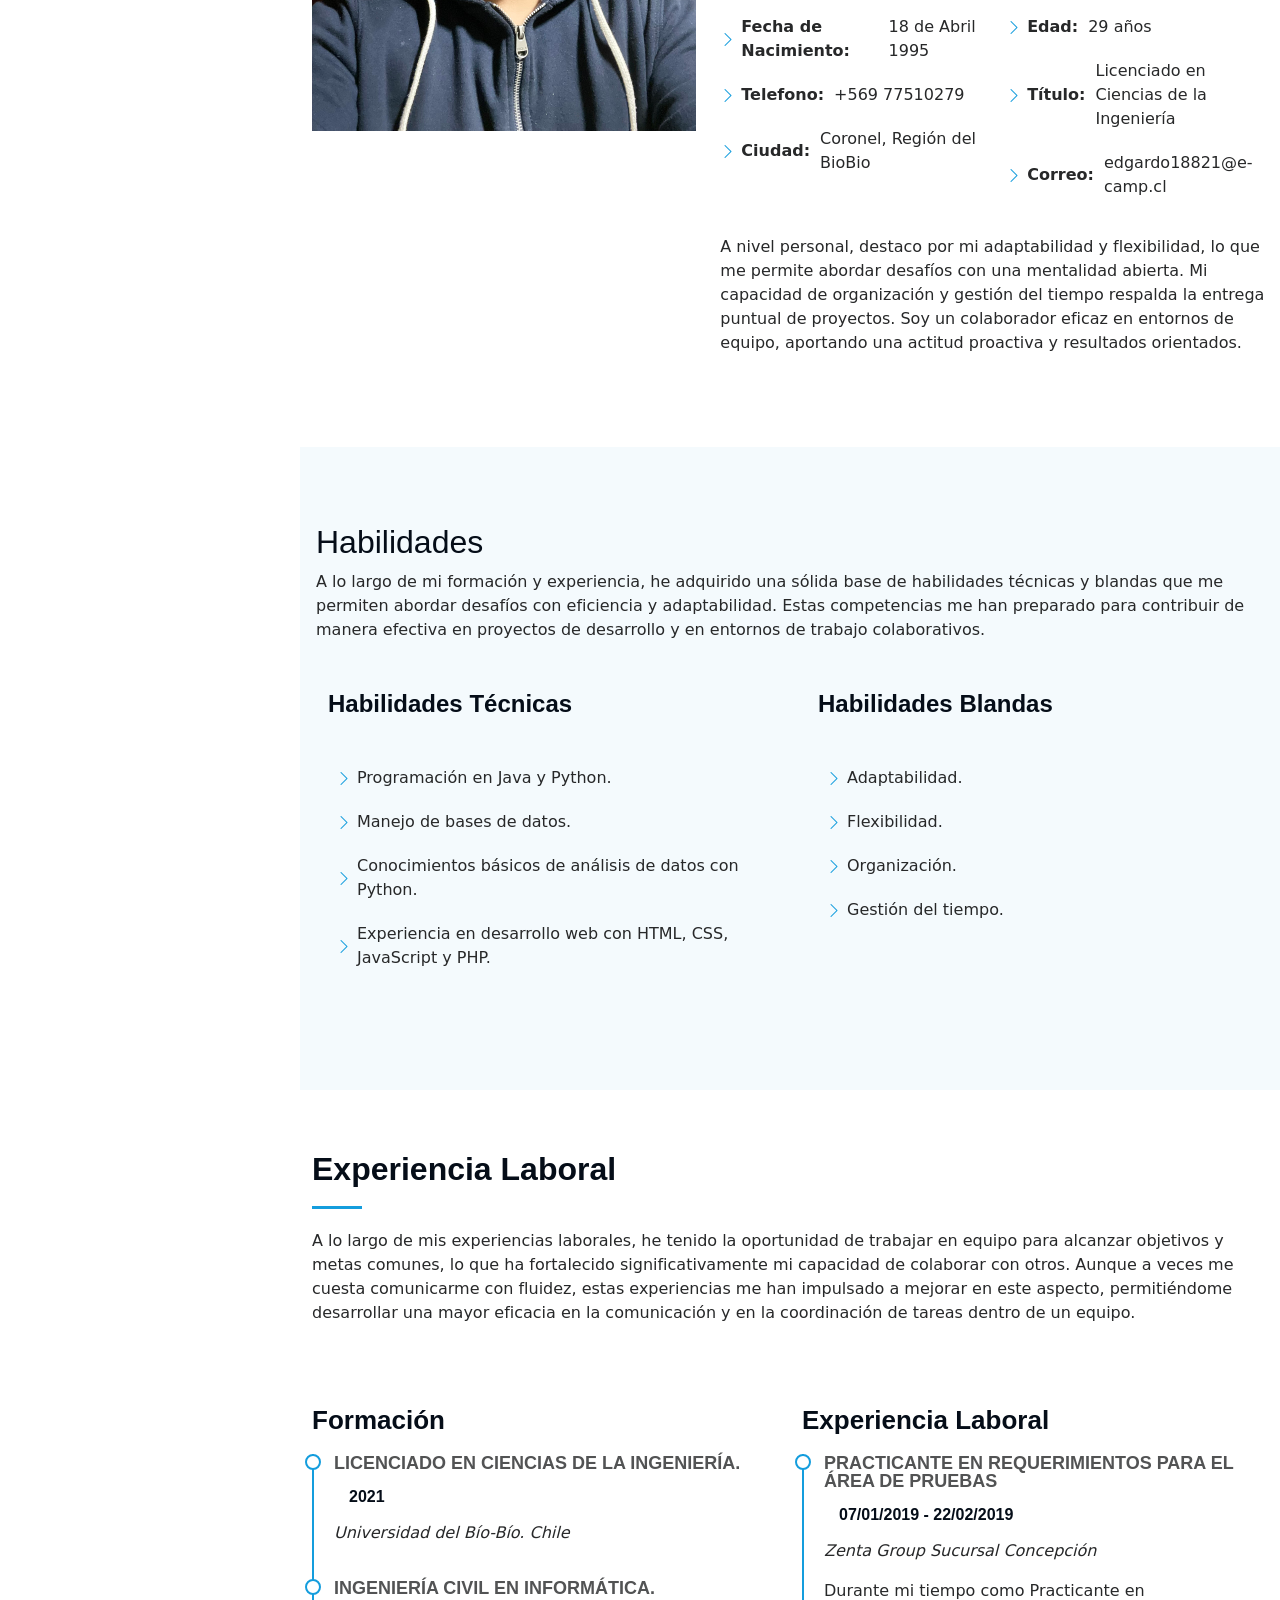
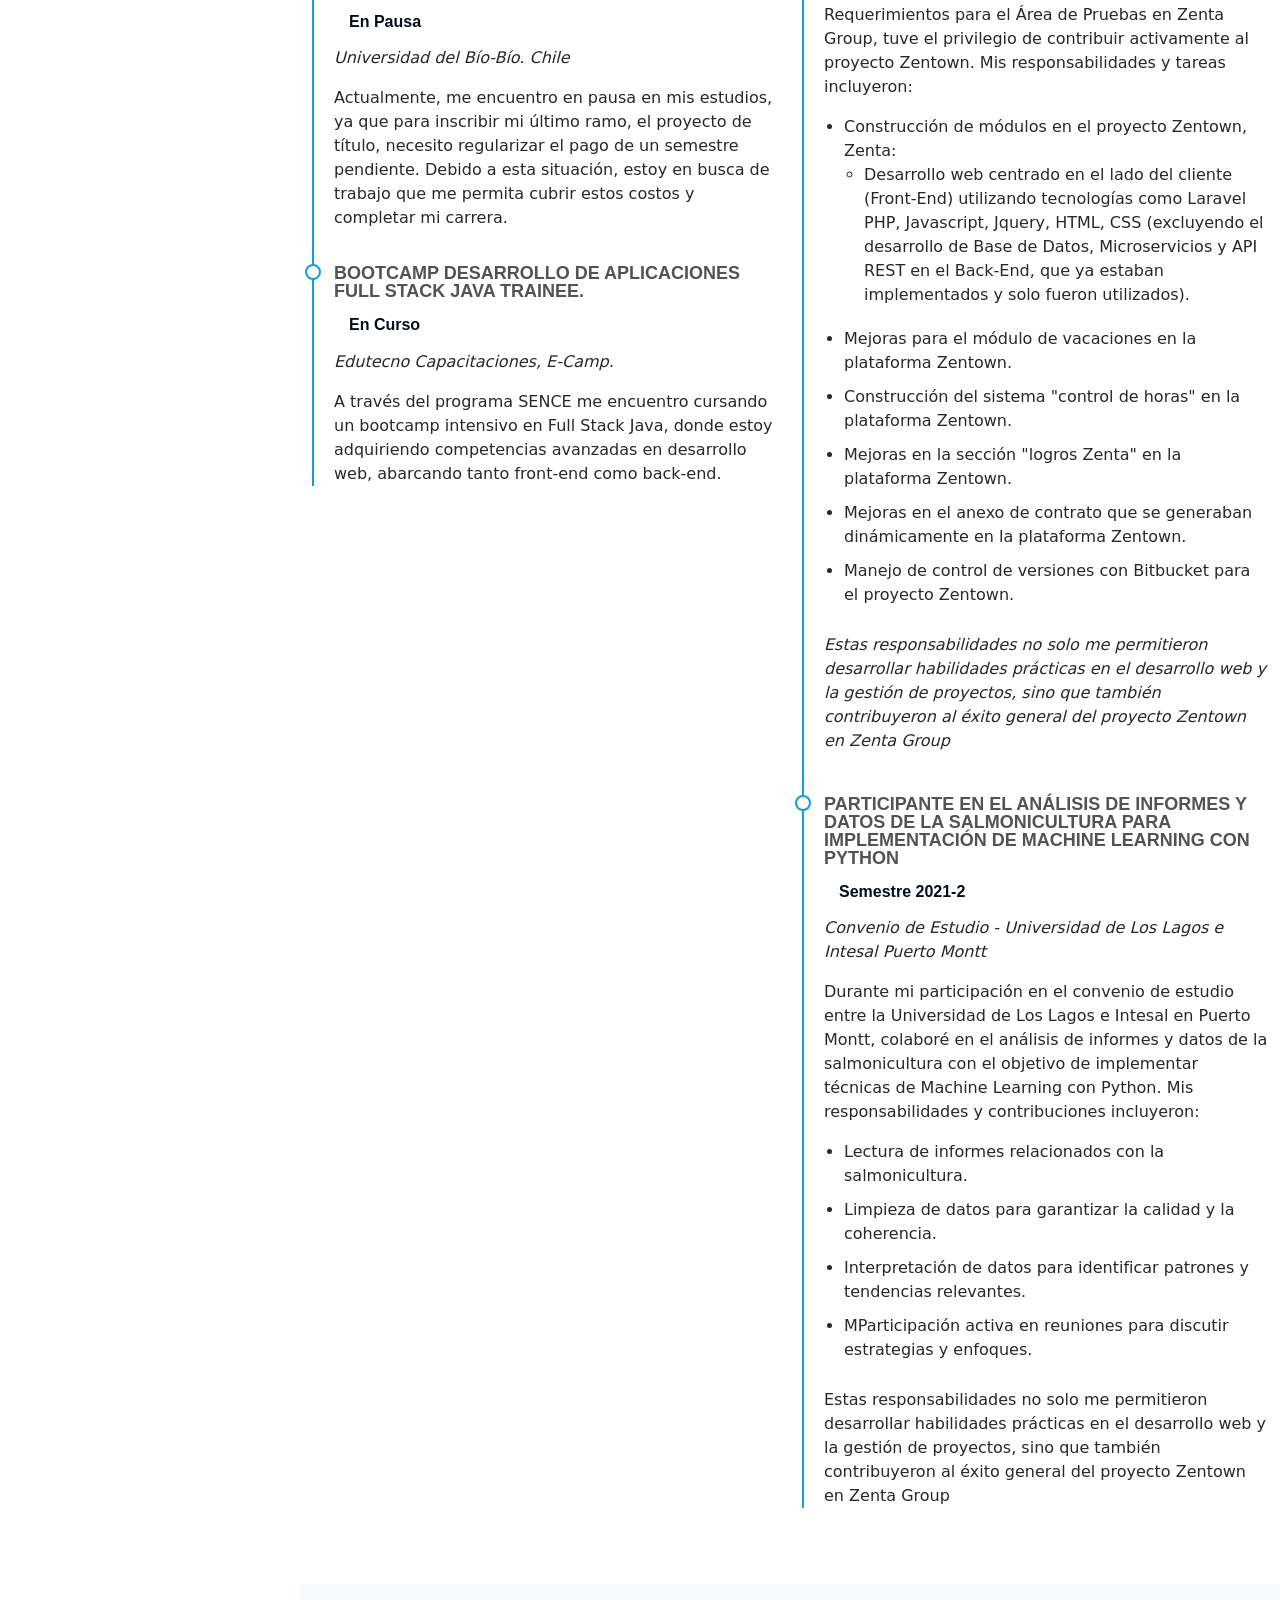
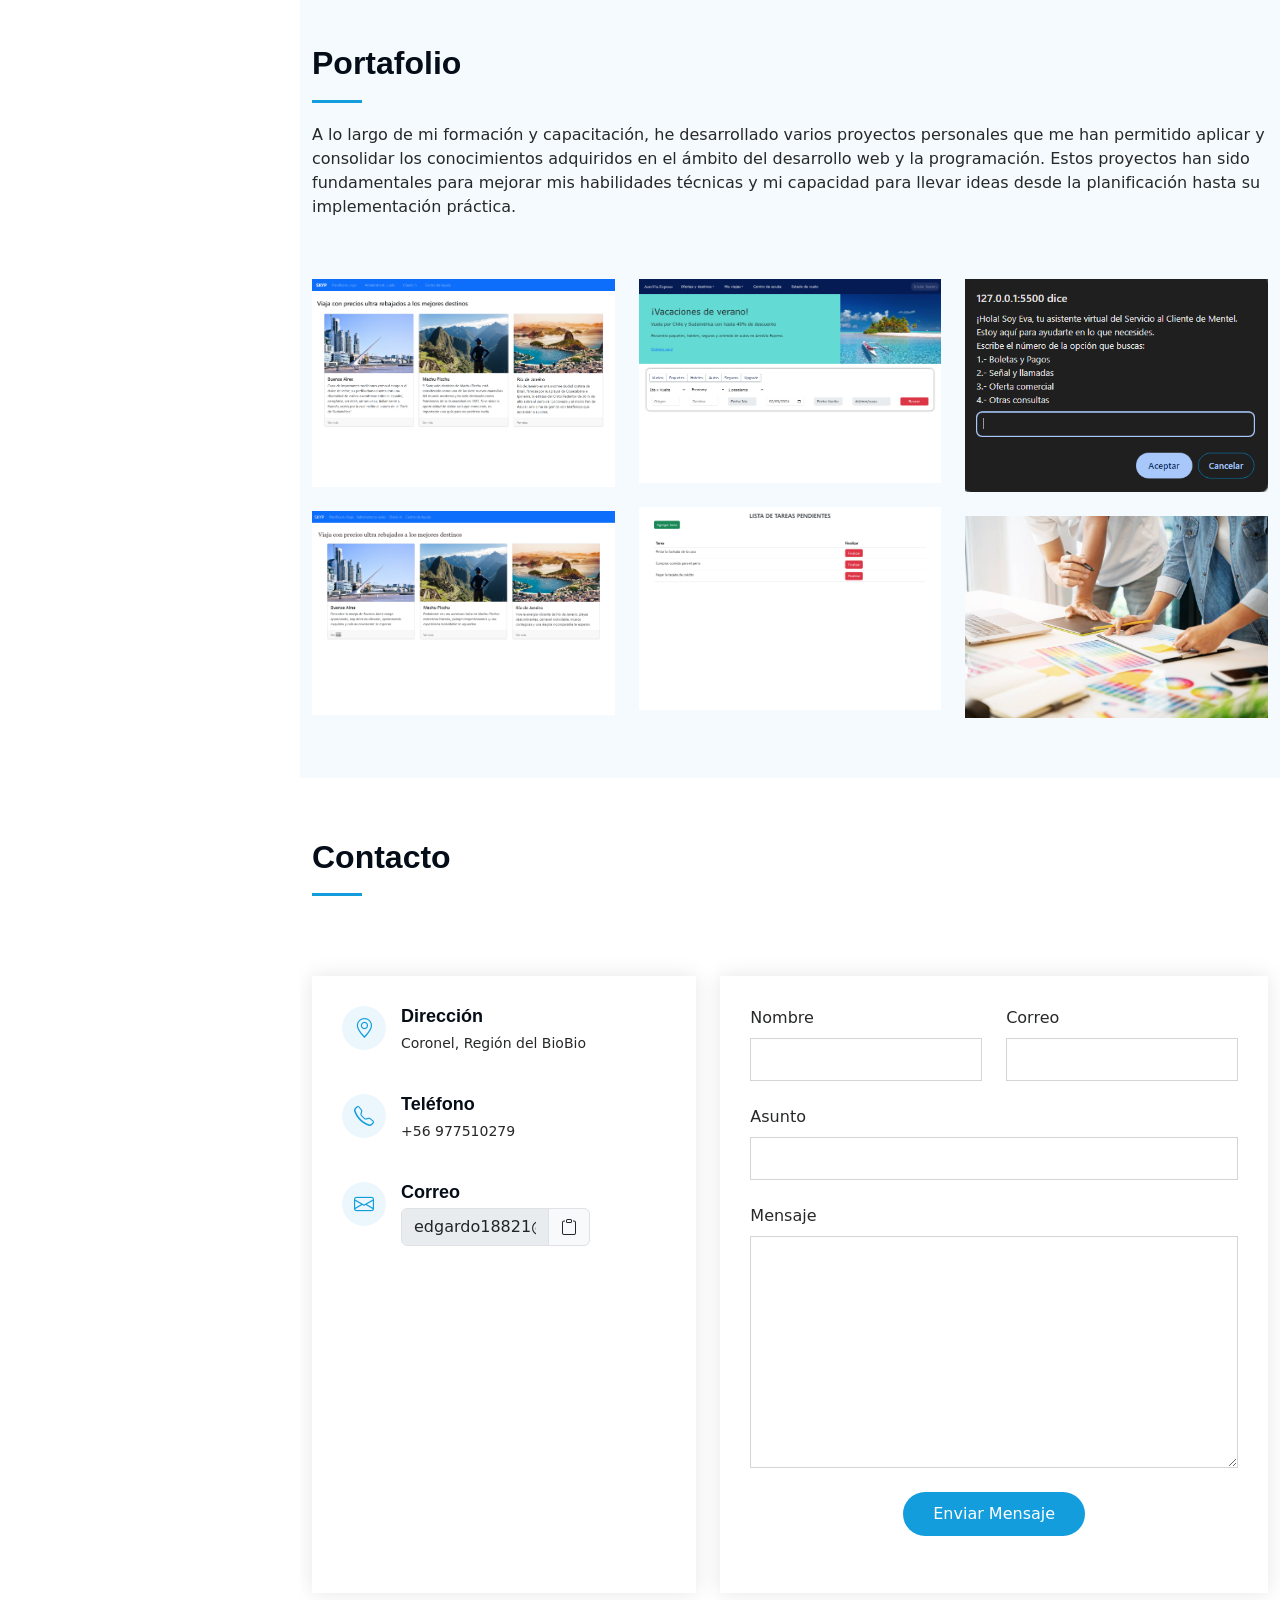
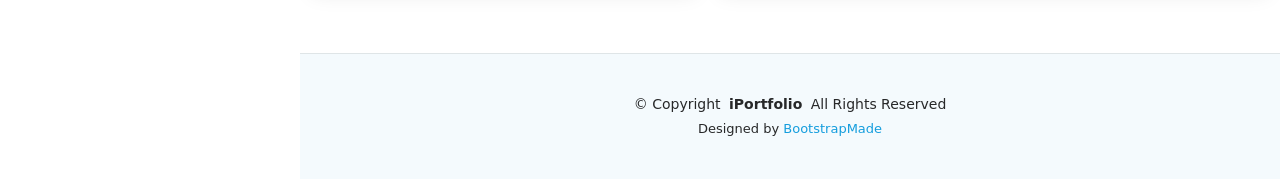
==== commit 3877e1b2: "Se agrega foto de perfil" ====
--- a/index.html
+++ b/index.html
@@ -45,7 +45,7 @@
     <i class="header-toggle d-xl-none bi bi-list"></i>
 
     <div class="profile-img">
-      <img src="assets/img/my-profile-img.jpg" alt="" class="img-fluid rounded-circle">
+      <img src="assets/img/Foto Perfil.JPEG" alt="" class="img-fluid rounded-circle">
     </div>
 
     <a href="index.html" class="logo d-flex align-items-center justify-content-center">
@@ -110,7 +110,7 @@
 
         <div class="row gy-4 justify-content-center">
           <div class="col-lg-5">
-            <img src="assets/img/my-profile-img.jpg" class="img-fluid" alt="">
+            <img src="assets/img/Foto Perfil.JPEG" class="img-fluid" alt="">
           </div>
           <div class="col-lg-7 content">
             <h2>Programador &amp; Desarrollador Web.</h2>
